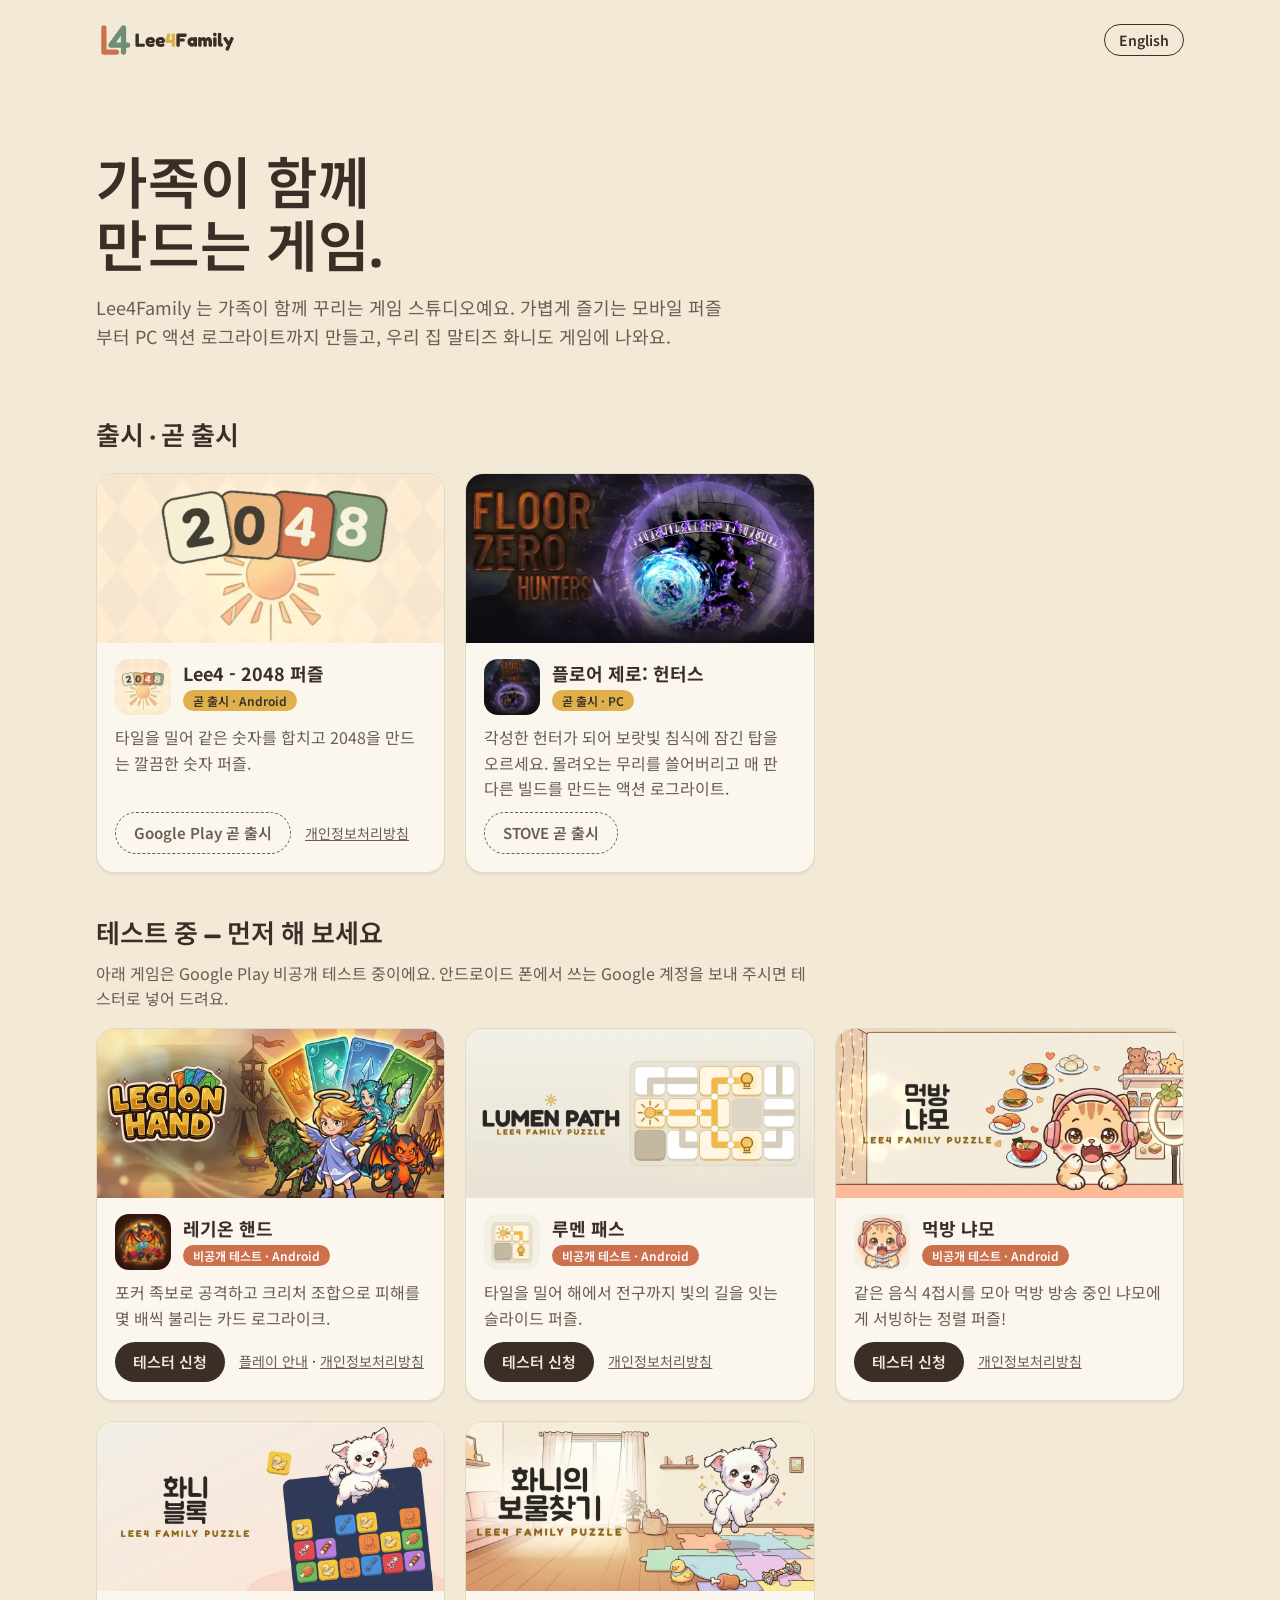
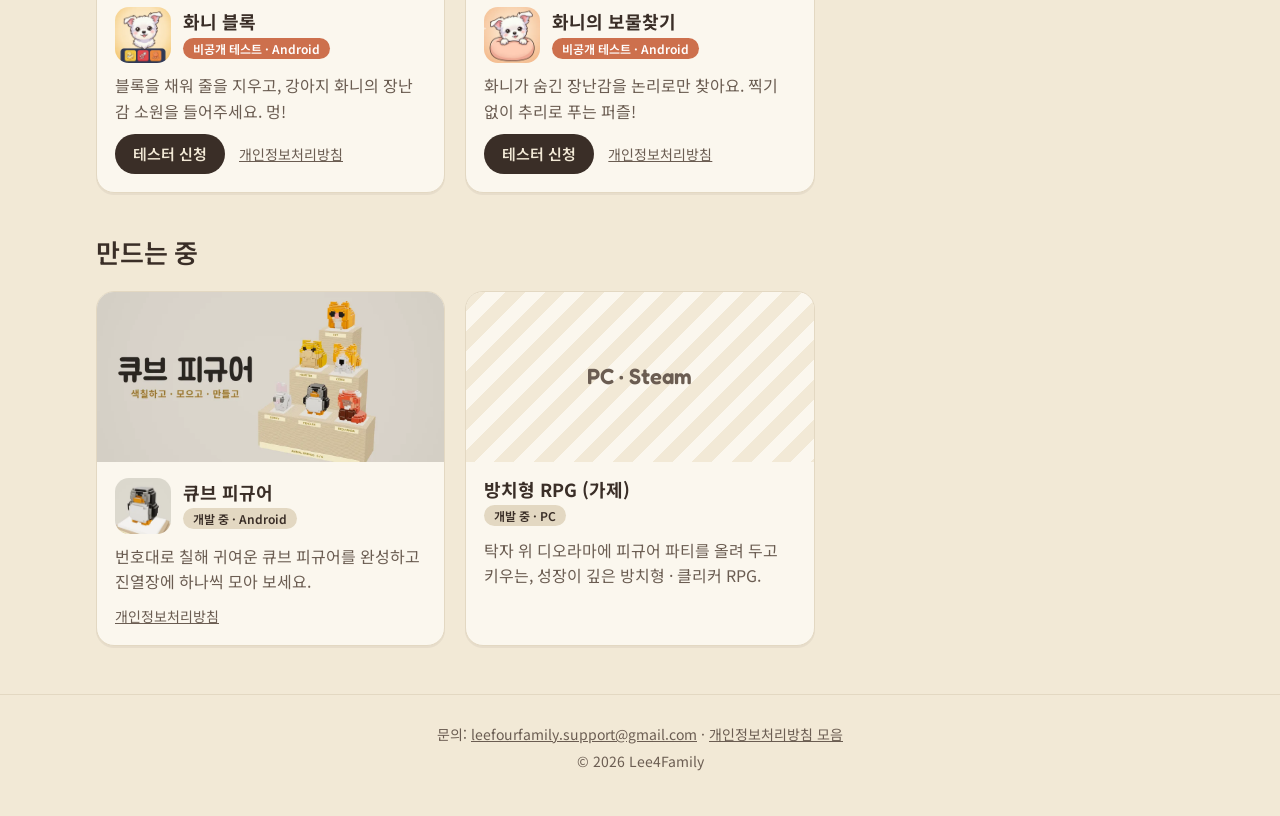
==== ko/index.html @ 2ff7a1d8 "PC 게임 추가 — 플로어 제로: 헌터스(STOVE 심의 중) · 방치형 RPG(가제, Steam 개발 중). 스토어 종류별 버튼(Google Play · STOVE · Steam" ====
<!doctype html>
<html lang="ko">
<head>
<meta charset="utf-8">
<meta name="viewport" content="width=device-width, initial-scale=1">
<title>Lee4Family — 가족이 함께 만드는 게임</title>
<meta name="description" content="Lee4Family 는 가족이 함께 꾸리는 게임 스튜디오예요. 모바일과 PC 게임을 만듭니다.">
<link rel="canonical" href="https://lee4family.com/ko/">
<link rel="alternate" hreflang="en" href="https://lee4family.com/">
<link rel="alternate" hreflang="ko" href="https://lee4family.com/ko/">
<link rel="alternate" hreflang="x-default" href="https://lee4family.com/">
<meta property="og:title" content="Lee4Family — 가족이 함께 만드는 게임">
<meta property="og:description" content="Lee4Family 는 가족이 함께 꾸리는 게임 스튜디오예요. 모바일과 PC 게임을 만듭니다.">
<meta property="og:image" content="https://lee4family.com/assets/brand/og.png">
<meta property="og:url" content="https://lee4family.com/ko/">
<link rel="icon" href="../assets/brand/lee4family-symbol.svg" type="image/svg+xml">
<link rel="apple-touch-icon" href="../assets/brand/apple-touch-icon.png">
<link rel="preconnect" href="https://fonts.googleapis.com">
<link rel="preconnect" href="https://fonts.gstatic.com" crossorigin>
<link href="https://fonts.googleapis.com/css2?family=Fredoka:wght@500;600&family=Noto+Sans+KR:wght@400;600&display=swap" rel="stylesheet">
<link rel="stylesheet" href="../assets/site.css">
</head>
<body>
  <header class="top">
    <a href="../" class="logo"><img src="../assets/brand/lee4family-horizontal.svg" alt="Lee4Family" height="40"></a>
    <a class="lang" href="../" hreflang="en">English</a>
  </header>
  <main>
    <section class="hero">
      <h1>가족이 함께<br>만드는 게임.</h1>
      <p>Lee4Family 는 가족이 함께 꾸리는 게임 스튜디오예요. 가볍게 즐기는 모바일 퍼즐부터 PC 액션 로그라이트까지 만들고, 우리 집 말티즈 화니도 게임에 나와요.</p>
    </section>
    <section>
      <h2>출시 · 곧 출시</h2>
      
      <div class="grid">
      <article class="card" id="2048">
        <img class="feature" src="../assets/2048/feature-en.webp" alt="" width="1024" height="500" loading="lazy">
        <div class="body">
          <div class="head">
            <img class="icon" src="../assets/2048/icon.webp" alt="" width="64" height="64" loading="lazy">
            <div>
              <h3>Lee4 - 2048 퍼즐</h3>
              <span class="chip soon">곧 출시 · Android</span>
            </div>
          </div>
          <p>타일을 밀어 같은 숫자를 합치고 2048을 만드는 깔끔한 숫자 퍼즐.</p>
          <div class="actions"><span class="btn ghost" aria-disabled="true">Google Play 곧 출시</span><span class="links"><a href="https://jeddli.github.io/lee4family-policies/2048/">개인정보처리방침</a></span></div>
        </div>
      </article>
      <article class="card" id="floor-zero">
        <img class="feature" src="../assets/floor-zero/feature-en.webp" alt="" width="1024" height="500" loading="lazy">
        <div class="body">
          <div class="head">
            <img class="icon" src="../assets/floor-zero/icon.webp" alt="" width="64" height="64" loading="lazy">
            <div>
              <h3>플로어 제로: 헌터스</h3>
              <span class="chip soon">곧 출시 · PC</span>
            </div>
          </div>
          <p>각성한 헌터가 되어 보랏빛 침식에 잠긴 탑을 오르세요. 몰려오는 무리를 쓸어버리고 매 판 다른 빌드를 만드는 액션 로그라이트.</p>
          <div class="actions"><span class="btn ghost" aria-disabled="true">STOVE 곧 출시</span></div>
        </div>
      </article>
      </div>
    </section>
    <section>
      <h2>테스트 중 — 먼저 해 보세요</h2>
      <p class="sub">아래 게임은 Google Play 비공개 테스트 중이에요. 안드로이드 폰에서 쓰는 Google 계정을 보내 주시면 테스터로 넣어 드려요.</p>
      <div class="grid">
      <article class="card" id="legion-hand">
        <img class="feature" src="../assets/legion-hand/feature-ko.webp" alt="" width="1024" height="500" loading="lazy">
        <div class="body">
          <div class="head">
            <img class="icon" src="../assets/legion-hand/icon.webp" alt="" width="64" height="64" loading="lazy">
            <div>
              <h3>레기온 핸드</h3>
              <span class="chip testing">비공개 테스트 · Android</span>
            </div>
          </div>
          <p>포커 족보로 공격하고 크리처 조합으로 피해를 몇 배씩 불리는 카드 로그라이크.</p>
          <div class="actions"><a class="btn primary" href="mailto:leefourfamily.support@gmail.com?subject=%5B%ED%85%8C%EC%8A%A4%ED%84%B0%20%EC%8B%A0%EC%B2%AD%5D%20Legion%20Hand&body=%EC%95%88%EB%85%95%ED%95%98%EC%84%B8%EC%9A%94%20Lee4Family%2C%0A%0A%EB%A0%88%EA%B8%B0%EC%98%A8%20%ED%95%B8%EB%93%9C%20%ED%85%8C%EC%8A%A4%ED%8A%B8%EC%97%90%20%EC%B0%B8%EC%97%AC%ED%95%98%EA%B3%A0%20%EC%8B%B6%EC%96%B4%EC%9A%94.%0A%EC%95%88%EB%93%9C%EB%A1%9C%EC%9D%B4%EB%93%9C%20%ED%8F%B0%EC%9D%98%20Google%20%EA%B3%84%EC%A0%95%3A%20%0A%0A">테스터 신청</a><span class="links"><a href="https://jeddli.github.io/lee4family-policies/legion-hand/guide/">플레이 안내</a> · <a href="https://jeddli.github.io/lee4family-policies/legion-hand/">개인정보처리방침</a></span></div>
        </div>
      </article>
      <article class="card" id="lumen-path">
        <img class="feature" src="../assets/lumen-path/feature-ko.webp" alt="" width="1024" height="500" loading="lazy">
        <div class="body">
          <div class="head">
            <img class="icon" src="../assets/lumen-path/icon.webp" alt="" width="64" height="64" loading="lazy">
            <div>
              <h3>루멘 패스</h3>
              <span class="chip testing">비공개 테스트 · Android</span>
            </div>
          </div>
          <p>타일을 밀어 해에서 전구까지 빛의 길을 잇는 슬라이드 퍼즐.</p>
          <div class="actions"><a class="btn primary" href="mailto:leefourfamily.support@gmail.com?subject=%5B%ED%85%8C%EC%8A%A4%ED%84%B0%20%EC%8B%A0%EC%B2%AD%5D%20Lumen%20Path&body=%EC%95%88%EB%85%95%ED%95%98%EC%84%B8%EC%9A%94%20Lee4Family%2C%0A%0A%EB%A3%A8%EB%A9%98%20%ED%8C%A8%EC%8A%A4%20%ED%85%8C%EC%8A%A4%ED%8A%B8%EC%97%90%20%EC%B0%B8%EC%97%AC%ED%95%98%EA%B3%A0%20%EC%8B%B6%EC%96%B4%EC%9A%94.%0A%EC%95%88%EB%93%9C%EB%A1%9C%EC%9D%B4%EB%93%9C%20%ED%8F%B0%EC%9D%98%20Google%20%EA%B3%84%EC%A0%95%3A%20%0A%0A">테스터 신청</a><span class="links"><a href="https://jeddli.github.io/lee4family-policies/lumen-path/">개인정보처리방침</a></span></div>
        </div>
      </article>
      <article class="card" id="mukbang-cat">
        <img class="feature" src="../assets/mukbang-cat/feature-ko.webp" alt="" width="1024" height="500" loading="lazy">
        <div class="body">
          <div class="head">
            <img class="icon" src="../assets/mukbang-cat/icon.webp" alt="" width="64" height="64" loading="lazy">
            <div>
              <h3>먹방 냐모</h3>
              <span class="chip testing">비공개 테스트 · Android</span>
            </div>
          </div>
          <p>같은 음식 4접시를 모아 먹방 방송 중인 냐모에게 서빙하는 정렬 퍼즐!</p>
          <div class="actions"><a class="btn primary" href="mailto:leefourfamily.support@gmail.com?subject=%5B%ED%85%8C%EC%8A%A4%ED%84%B0%20%EC%8B%A0%EC%B2%AD%5D%20Mukbang%20Cat&body=%EC%95%88%EB%85%95%ED%95%98%EC%84%B8%EC%9A%94%20Lee4Family%2C%0A%0A%EB%A8%B9%EB%B0%A9%20%EB%83%90%EB%AA%A8%20%ED%85%8C%EC%8A%A4%ED%8A%B8%EC%97%90%20%EC%B0%B8%EC%97%AC%ED%95%98%EA%B3%A0%20%EC%8B%B6%EC%96%B4%EC%9A%94.%0A%EC%95%88%EB%93%9C%EB%A1%9C%EC%9D%B4%EB%93%9C%20%ED%8F%B0%EC%9D%98%20Google%20%EA%B3%84%EC%A0%95%3A%20%0A%0A">테스터 신청</a><span class="links"><a href="https://jeddli.github.io/lee4family-policies/mukbang-cat/">개인정보처리방침</a></span></div>
        </div>
      </article>
      <article class="card" id="hwani-block">
        <img class="feature" src="../assets/hwani-block/feature-ko.webp" alt="" width="1024" height="500" loading="lazy">
        <div class="body">
          <div class="head">
            <img class="icon" src="../assets/hwani-block/icon.webp" alt="" width="64" height="64" loading="lazy">
            <div>
              <h3>화니 블록</h3>
              <span class="chip testing">비공개 테스트 · Android</span>
            </div>
          </div>
          <p>블록을 채워 줄을 지우고, 강아지 화니의 장난감 소원을 들어주세요. 멍!</p>
          <div class="actions"><a class="btn primary" href="mailto:leefourfamily.support@gmail.com?subject=%5B%ED%85%8C%EC%8A%A4%ED%84%B0%20%EC%8B%A0%EC%B2%AD%5D%20Hwani%20Block&body=%EC%95%88%EB%85%95%ED%95%98%EC%84%B8%EC%9A%94%20Lee4Family%2C%0A%0A%ED%99%94%EB%8B%88%20%EB%B8%94%EB%A1%9D%20%ED%85%8C%EC%8A%A4%ED%8A%B8%EC%97%90%20%EC%B0%B8%EC%97%AC%ED%95%98%EA%B3%A0%20%EC%8B%B6%EC%96%B4%EC%9A%94.%0A%EC%95%88%EB%93%9C%EB%A1%9C%EC%9D%B4%EB%93%9C%20%ED%8F%B0%EC%9D%98%20Google%20%EA%B3%84%EC%A0%95%3A%20%0A%0A">테스터 신청</a><span class="links"><a href="https://jeddli.github.io/lee4family-policies/hwani-block/">개인정보처리방침</a></span></div>
        </div>
      </article>
      <article class="card" id="hwani-treasure-hunt">
        <img class="feature" src="../assets/hwani-treasure-hunt/feature-ko.webp" alt="" width="1024" height="500" loading="lazy">
        <div class="body">
          <div class="head">
            <img class="icon" src="../assets/hwani-treasure-hunt/icon.webp" alt="" width="64" height="64" loading="lazy">
            <div>
              <h3>화니의 보물찾기</h3>
              <span class="chip testing">비공개 테스트 · Android</span>
            </div>
          </div>
          <p>화니가 숨긴 장난감을 논리로만 찾아요. 찍기 없이 추리로 푸는 퍼즐!</p>
          <div class="actions"><a class="btn primary" href="mailto:leefourfamily.support@gmail.com?subject=%5B%ED%85%8C%EC%8A%A4%ED%84%B0%20%EC%8B%A0%EC%B2%AD%5D%20Hwani's%20Treasure%20Hunt&body=%EC%95%88%EB%85%95%ED%95%98%EC%84%B8%EC%9A%94%20Lee4Family%2C%0A%0A%ED%99%94%EB%8B%88%EC%9D%98%20%EB%B3%B4%EB%AC%BC%EC%B0%BE%EA%B8%B0%20%ED%85%8C%EC%8A%A4%ED%8A%B8%EC%97%90%20%EC%B0%B8%EC%97%AC%ED%95%98%EA%B3%A0%20%EC%8B%B6%EC%96%B4%EC%9A%94.%0A%EC%95%88%EB%93%9C%EB%A1%9C%EC%9D%B4%EB%93%9C%20%ED%8F%B0%EC%9D%98%20Google%20%EA%B3%84%EC%A0%95%3A%20%0A%0A">테스터 신청</a><span class="links"><a href="https://jeddli.github.io/lee4family-policies/hwani-treasure-hunt/">개인정보처리방침</a></span></div>
        </div>
      </article>
      </div>
    </section>
    <section>
      <h2>만드는 중</h2>
      
      <div class="grid">
      <article class="card" id="cube-figurines">
        <img class="feature" src="../assets/cube-figurines/feature-ko.webp" alt="" width="1024" height="500" loading="lazy">
        <div class="body">
          <div class="head">
            <img class="icon" src="../assets/cube-figurines/icon.webp" alt="" width="64" height="64" loading="lazy">
            <div>
              <h3>큐브 피규어</h3>
              <span class="chip dev">개발 중 · Android</span>
            </div>
          </div>
          <p>번호대로 칠해 귀여운 큐브 피규어를 완성하고 진열장에 하나씩 모아 보세요.</p>
          <div class="actions"><span class="links"><a href="https://jeddli.github.io/lee4family-policies/voxel-diorama/">개인정보처리방침</a></span></div>
        </div>
      </article>
      <article class="card" id="idle-rpg">
        <div class="feature placeholder"><span>PC · Steam</span></div>
        <div class="body">
          <div class="head">
            
            <div>
              <h3>방치형 RPG (가제)</h3>
              <span class="chip dev">개발 중 · PC</span>
            </div>
          </div>
          <p>탁자 위 디오라마에 피규어 파티를 올려 두고 키우는, 성장이 깊은 방치형 · 클리커 RPG.</p>
          <div class="actions"></div>
        </div>
      </article>
      </div>
    </section>
  </main>
  <footer>
    <p>문의: <a href="mailto:leefourfamily.support@gmail.com">leefourfamily.support@gmail.com</a> · <a href="https://jeddli.github.io/lee4family-policies/">개인정보처리방침 모음</a></p>
    <p>© 2026 Lee4Family</p>
  </footer>
</body>
</html>
---- assets/site.css ----
/* Lee4Family 사이트 — 색 = HQ Brand/README.md */
:root {
  --cream: #F2E9D6;
  --paper: #FBF7EE;
  --ink: #3A2E27;
  --ink-soft: #6B5D52;
  --orange: #CD704D;
  --green: #708D77;
  --yellow: #DFB04B;
  --line: #E3D8C2;
  --radius: 18px;
}
* { box-sizing: border-box; }
html { -webkit-text-size-adjust: 100%; }
body {
  margin: 0;
  background: var(--cream);
  color: var(--ink);
  font: 16px/1.6 "Noto Sans KR", system-ui, -apple-system, "Segoe UI", sans-serif;
}
a { color: var(--orange); }
img { display: block; max-width: 100%; }

.top {
  max-width: 1120px; margin: 0 auto; padding: 20px 16px;
  display: flex; align-items: center; justify-content: space-between;
}
.top .logo img { height: 40px; width: auto; }
.lang {
  font-weight: 600; text-decoration: none; color: var(--ink);
  border: 1.5px solid var(--ink); border-radius: 999px; padding: 4px 14px; font-size: 14px;
}

main { max-width: 1120px; margin: 0 auto; padding: 0 16px 48px; }

.hero { padding: 32px 0 24px; }
.hero h1 {
  font-family: "Fredoka", "Noto Sans KR", sans-serif; font-weight: 600;
  font-size: clamp(34px, 6vw, 56px); line-height: 1.12; margin: 0 0 16px;
}
.hero p { font-size: 18px; color: var(--ink-soft); max-width: 640px; margin: 0; }

section { margin-top: 40px; }
h2 {
  font-family: "Fredoka", "Noto Sans KR", sans-serif; font-weight: 600;
  font-size: 26px; margin: 0 0 6px;
}
.sub { color: var(--ink-soft); margin: 0 0 16px; max-width: 720px; }

.grid {
  display: grid; gap: 20px; margin-top: 16px;
  grid-template-columns: repeat(auto-fill, minmax(300px, 1fr));
}
.card {
  background: var(--paper); border: 1px solid var(--line); border-radius: var(--radius);
  overflow: hidden; display: flex; flex-direction: column;
  box-shadow: 0 2px 0 rgba(58, 46, 39, .06);
}
.card .feature { width: 100%; height: auto; aspect-ratio: 1024 / 500; object-fit: cover; background: var(--line); }
.card .feature.placeholder {
  display: flex; align-items: center; justify-content: center;
  background: repeating-linear-gradient(135deg, var(--cream) 0 14px, var(--paper) 14px 28px);
  color: var(--ink-soft); font-family: "Fredoka", sans-serif; font-weight: 600; font-size: 22px;
}
.card .body { padding: 16px 18px 18px; display: flex; flex-direction: column; gap: 10px; flex: 1; }
.card .head { display: flex; gap: 12px; align-items: center; }
.card .icon { width: 56px; height: 56px; border-radius: 14px; flex: none; }
.card h3 { margin: 0; font-size: 18px; line-height: 1.3; }
.card p { margin: 0; color: var(--ink-soft); flex: 1; }

.chip {
  display: inline-block; font-size: 12px; font-weight: 600; border-radius: 999px;
  padding: 1px 10px; margin-top: 4px; color: #fff; background: var(--ink-soft);
}
.chip.live { background: var(--green); }
.chip.soon { background: var(--yellow); color: var(--ink); }
.chip.testing { background: var(--orange); }
.chip.dev { background: var(--line); color: var(--ink); }

.actions { display: flex; flex-wrap: wrap; align-items: center; gap: 8px 14px; }
.btn {
  display: inline-block; font-weight: 600; font-size: 15px; text-decoration: none;
  border-radius: 999px; padding: 8px 18px;
}
.btn.primary { background: var(--ink); color: var(--cream); }
.btn.primary:hover { background: var(--orange); }
.btn.ghost { border: 1.5px dashed var(--ink-soft); color: var(--ink-soft); }
.links { font-size: 14px; }
.links a { color: var(--ink-soft); }

footer {
  border-top: 1px solid var(--line); text-align: center; padding: 24px 16px 40px;
  color: var(--ink-soft); font-size: 14px;
}
footer p { margin: 4px 0; }
footer a { color: var(--ink-soft); }

@media (max-width: 480px) {
  .grid { grid-template-columns: 1fr; }
  .hero p { font-size: 16px; }
}
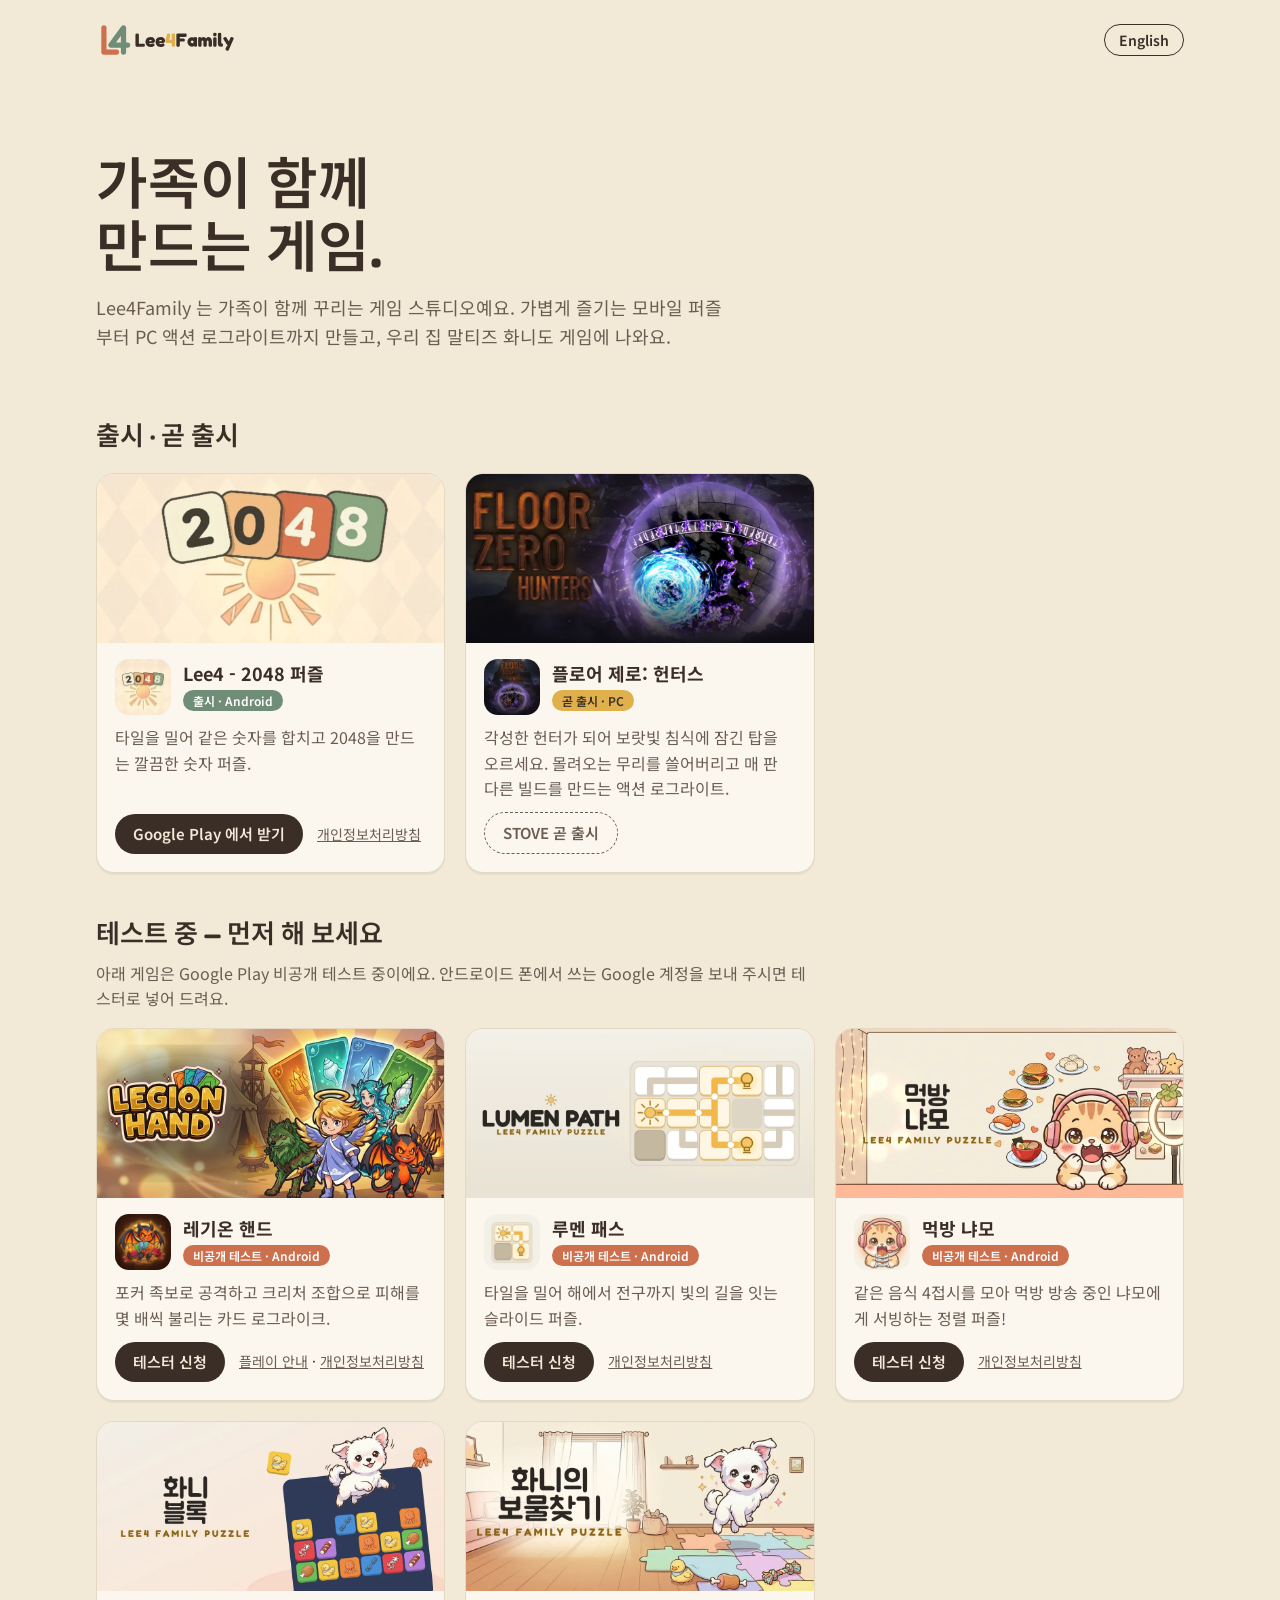
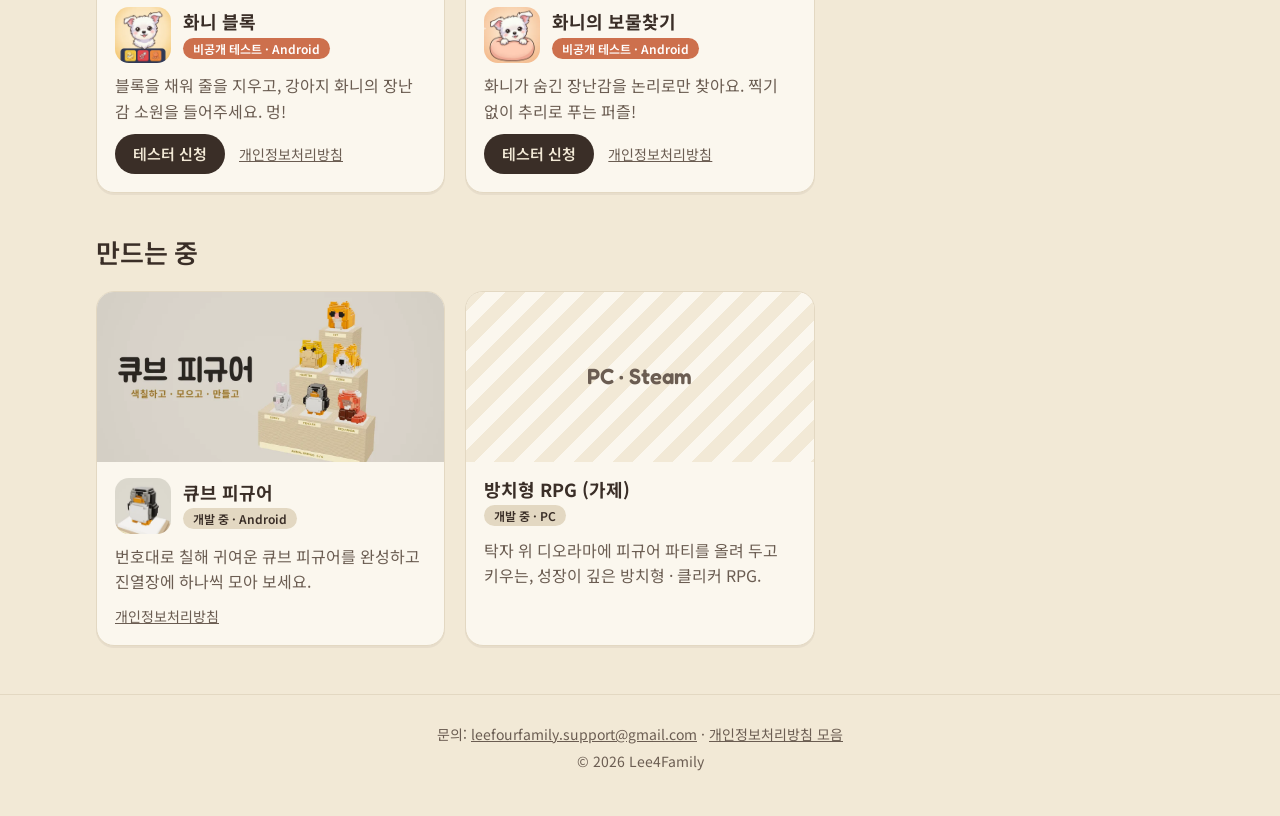
==== commit 2e8fb711: "2048 출시 — 카드 live (Google Play 링크) Co-Authored-By: Claude Opus 5.5 <noreply@anthropic.com>" ====
--- a/ko/index.html
+++ b/ko/index.html
@@ -41,11 +41,11 @@
             <img class="icon" src="../assets/2048/icon.webp" alt="" width="64" height="64" loading="lazy">
             <div>
               <h3>Lee4 - 2048 퍼즐</h3>
-              <span class="chip soon">곧 출시 · Android</span>
+              <span class="chip live">출시 · Android</span>
             </div>
           </div>
           <p>타일을 밀어 같은 숫자를 합치고 2048을 만드는 깔끔한 숫자 퍼즐.</p>
-          <div class="actions"><span class="btn ghost" aria-disabled="true">Google Play 곧 출시</span><span class="links"><a href="https://jeddli.github.io/lee4family-policies/2048/">개인정보처리방침</a></span></div>
+          <div class="actions"><a class="btn primary" href="https://play.google.com/store/apps/details?id=com.lee4family.Lee42048&hl=ko" rel="noopener">Google Play 에서 받기</a><span class="links"><a href="https://jeddli.github.io/lee4family-policies/2048/">개인정보처리방침</a></span></div>
         </div>
       </article>
       <article class="card" id="floor-zero">
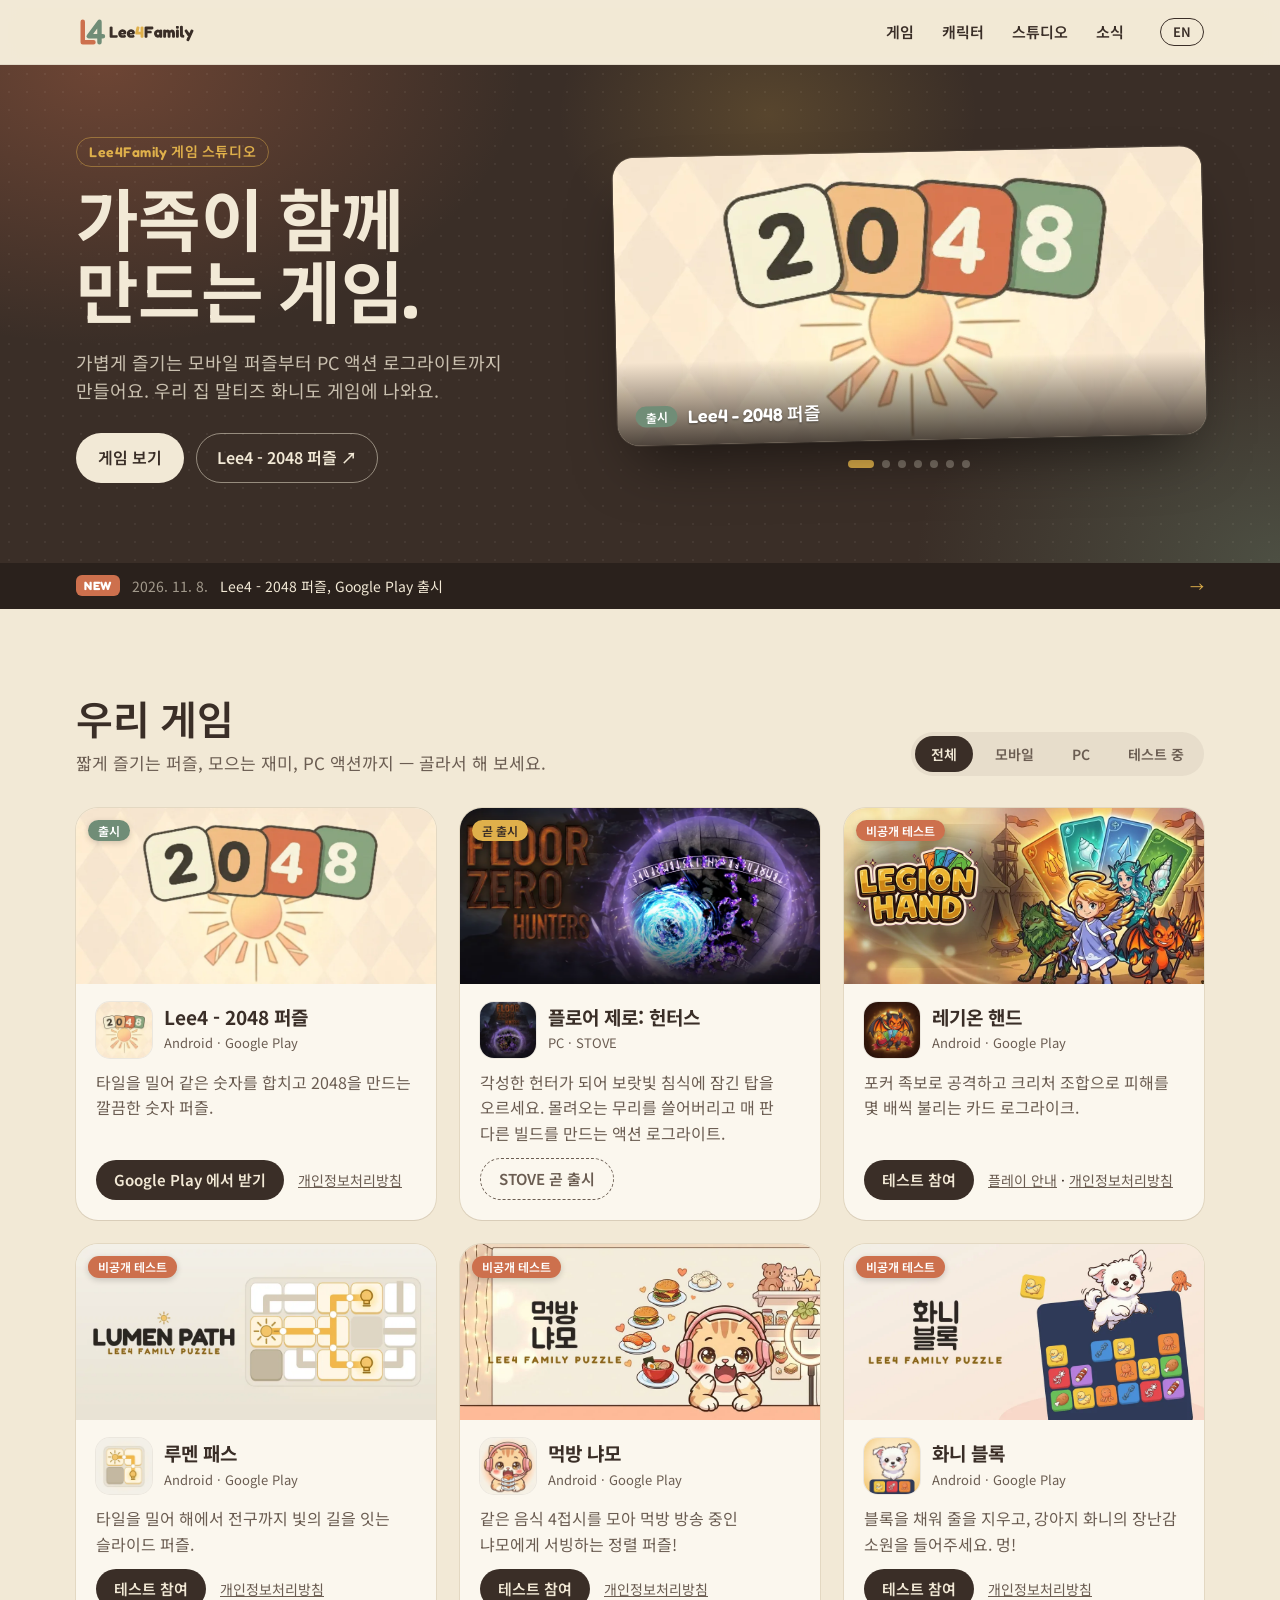
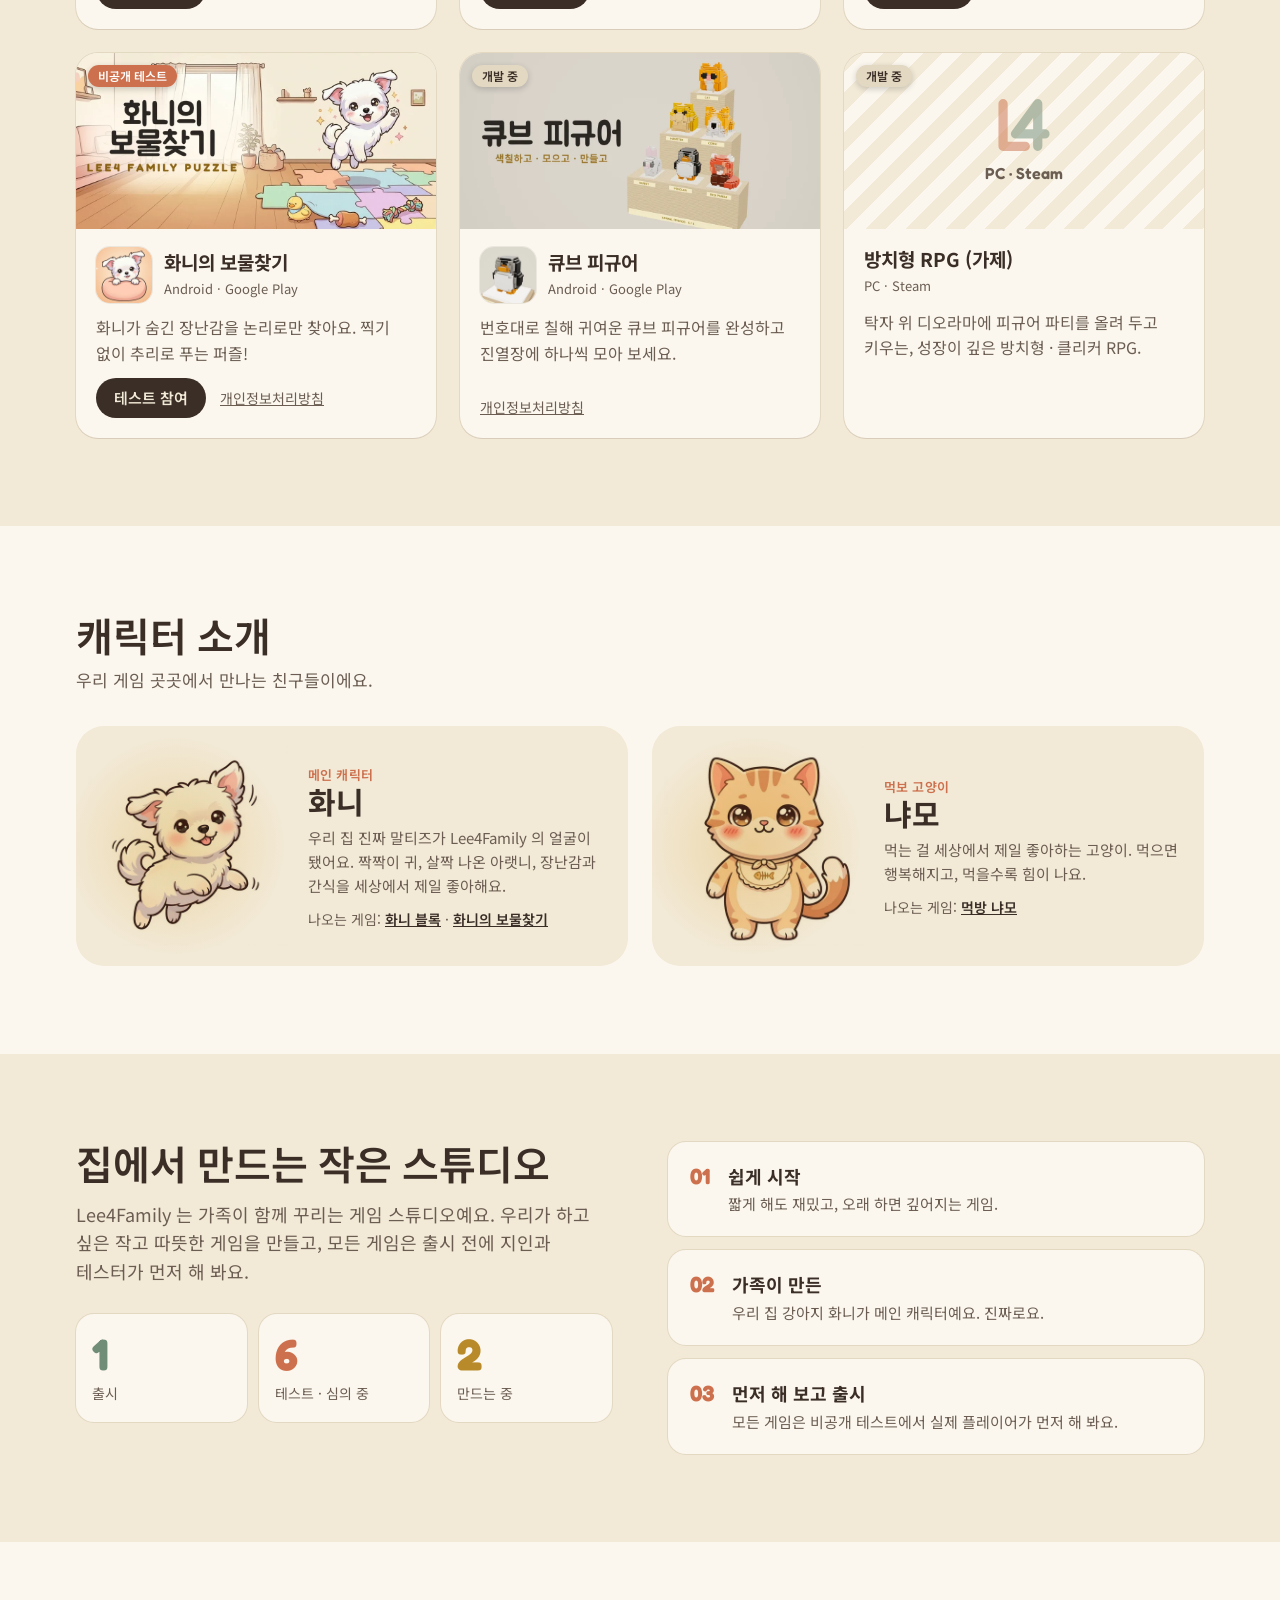
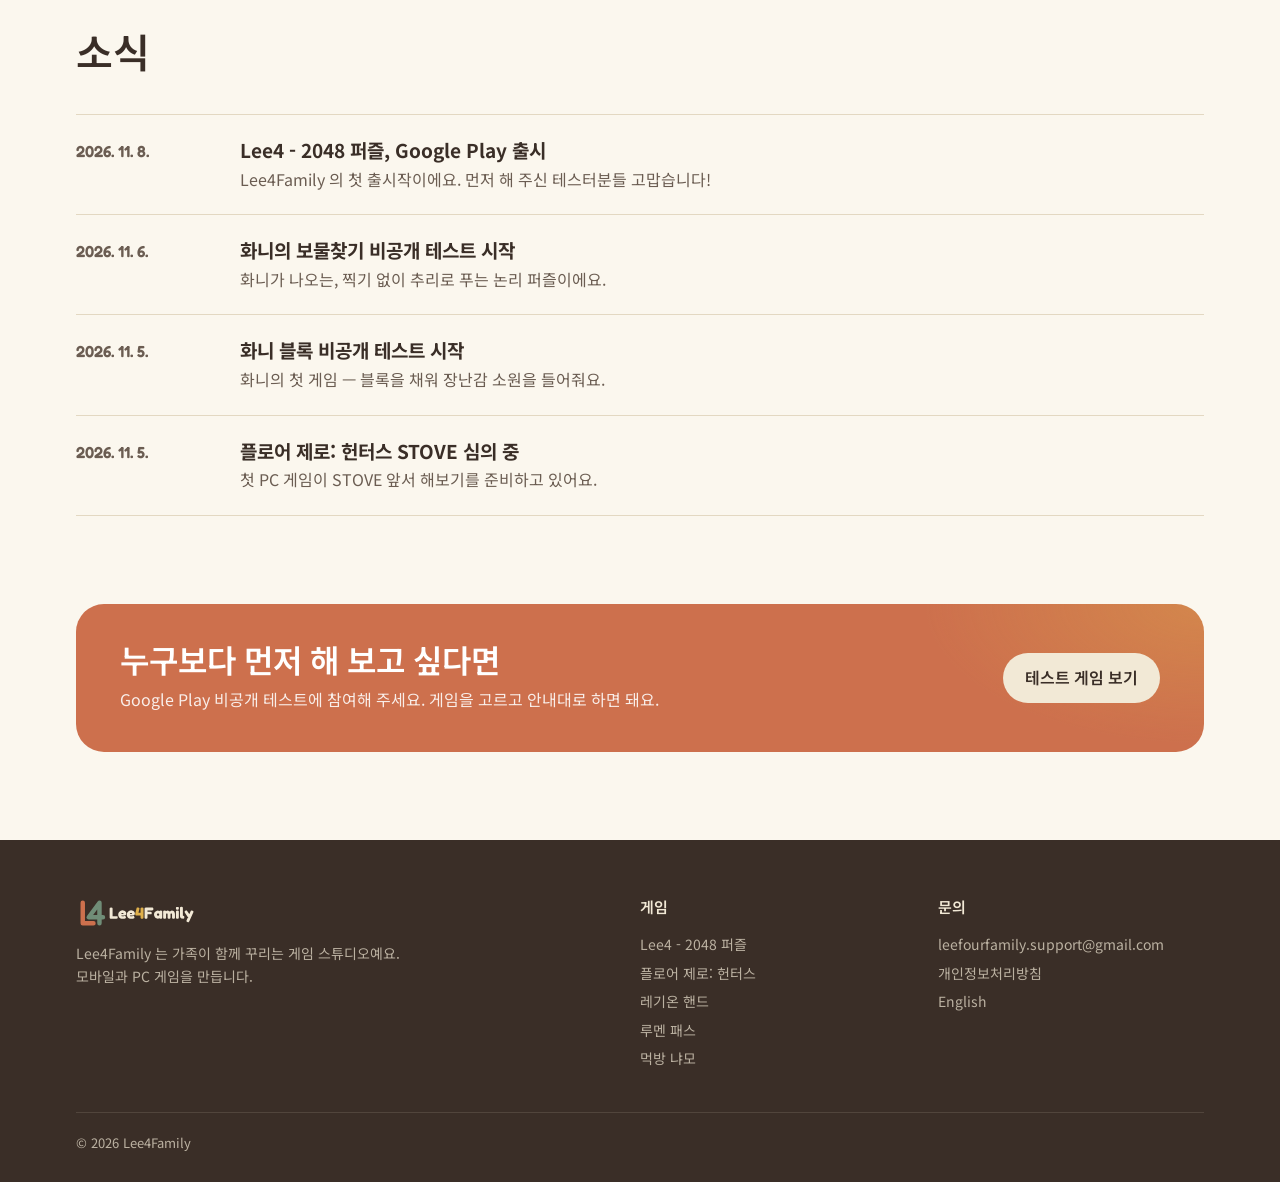
==== commit bfbd5f11: "메인 페이지 새 단장 — 게임회사 홈페이지 꼴: 고정 메뉴 · 어두운 히어로 + 대표 그림 넘김 · 새 소식 띠 · 게임 탭 · 캐릭터(화니 · 냐모) · 스튜디오 숫자 · 소식(" ====
--- a/ko/index.html
+++ b/ko/index.html
@@ -5,10 +5,12 @@
 <meta name="viewport" content="width=device-width, initial-scale=1">
 <title>Lee4Family — 가족이 함께 만드는 게임</title>
 <meta name="description" content="Lee4Family 는 가족이 함께 꾸리는 게임 스튜디오예요. 모바일과 PC 게임을 만듭니다.">
+<meta name="theme-color" content="#3A2E27">
 <link rel="canonical" href="https://lee4family.com/ko/">
 <link rel="alternate" hreflang="en" href="https://lee4family.com/">
 <link rel="alternate" hreflang="ko" href="https://lee4family.com/ko/">
 <link rel="alternate" hreflang="x-default" href="https://lee4family.com/">
+<meta property="og:type" content="website">
 <meta property="og:title" content="Lee4Family — 가족이 함께 만드는 게임">
 <meta property="og:description" content="Lee4Family 는 가족이 함께 꾸리는 게임 스튜디오예요. 모바일과 PC 게임을 만듭니다.">
 <meta property="og:image" content="https://lee4family.com/assets/brand/og.png">
@@ -17,167 +19,354 @@
 <link rel="apple-touch-icon" href="../assets/brand/apple-touch-icon.png">
 <link rel="preconnect" href="https://fonts.googleapis.com">
 <link rel="preconnect" href="https://fonts.gstatic.com" crossorigin>
-<link href="https://fonts.googleapis.com/css2?family=Fredoka:wght@500;600&family=Noto+Sans+KR:wght@400;600&display=swap" rel="stylesheet">
+<link href="https://fonts.googleapis.com/css2?family=Fredoka:wght@500;600;700&family=Noto+Sans+KR:wght@400;600;700&display=swap" rel="stylesheet">
 <link rel="stylesheet" href="../assets/site.css">
 </head>
-<body>
-  <header class="top">
-    <a href="../" class="logo"><img src="../assets/brand/lee4family-horizontal.svg" alt="Lee4Family" height="40"></a>
-    <a class="lang" href="../" hreflang="en">English</a>
+<body class="home">
+  <header class="nav">
+    <div class="wrap">
+      <a href="../" class="logo"><img src="../assets/brand/lee4family-horizontal.svg" alt="Lee4Family" width="150" height="36"></a>
+      <nav aria-label="main"><a href="#games">게임</a><a href="#characters">캐릭터</a><a href="#studio">스튜디오</a><a href="#news">소식</a></nav>
+      <a class="lang" href="../" hreflang="en" title="English">EN</a>
+    </div>
   </header>
+
+  <section class="hero">
+    <div class="wrap hero-grid">
+      <div class="hero-text">
+        <span class="eyebrow">Lee4Family 게임 스튜디오</span>
+        <h1>가족이 함께<br>만드는 게임.</h1>
+        <p>가볍게 즐기는 모바일 퍼즐부터 PC 액션 로그라이트까지 만들어요. 우리 집 말티즈 화니도 게임에 나와요.</p>
+        <div class="hero-cta">
+          <a class="btn light" href="#games">게임 보기</a>
+          <a class="btn line" href="https://play.google.com/store/apps/details?id=com.lee4family.Lee42048&hl=ko" rel="noopener">Lee4 - 2048 퍼즐 ↗</a>
+        </div>
+      </div>
+      <div class="hero-stage">
+        <div class="slides" tabindex="0">
+            <a class="slide" href="#2048" aria-label="Lee4 - 2048 퍼즐">
+              <img src="../assets/2048/feature-en.webp" alt="" width="1024" height="500">
+              <span class="cap"><span class="chip live">출시</span><b>Lee4 - 2048 퍼즐</b></span>
+            </a>
+            <a class="slide" href="#floor-zero" aria-label="플로어 제로: 헌터스">
+              <img src="../assets/floor-zero/feature-en.webp" alt="" width="1024" height="500" loading="lazy">
+              <span class="cap"><span class="chip soon">곧 출시</span><b>플로어 제로: 헌터스</b></span>
+            </a>
+            <a class="slide" href="#legion-hand" aria-label="레기온 핸드">
+              <img src="../assets/legion-hand/feature-ko.webp" alt="" width="1024" height="500" loading="lazy">
+              <span class="cap"><span class="chip testing">비공개 테스트</span><b>레기온 핸드</b></span>
+            </a>
+            <a class="slide" href="#lumen-path" aria-label="루멘 패스">
+              <img src="../assets/lumen-path/feature-ko.webp" alt="" width="1024" height="500" loading="lazy">
+              <span class="cap"><span class="chip testing">비공개 테스트</span><b>루멘 패스</b></span>
+            </a>
+            <a class="slide" href="#mukbang-cat" aria-label="먹방 냐모">
+              <img src="../assets/mukbang-cat/feature-ko.webp" alt="" width="1024" height="500" loading="lazy">
+              <span class="cap"><span class="chip testing">비공개 테스트</span><b>먹방 냐모</b></span>
+            </a>
+            <a class="slide" href="#hwani-block" aria-label="화니 블록">
+              <img src="../assets/hwani-block/feature-ko.webp" alt="" width="1024" height="500" loading="lazy">
+              <span class="cap"><span class="chip testing">비공개 테스트</span><b>화니 블록</b></span>
+            </a>
+            <a class="slide" href="#hwani-treasure-hunt" aria-label="화니의 보물찾기">
+              <img src="../assets/hwani-treasure-hunt/feature-ko.webp" alt="" width="1024" height="500" loading="lazy">
+              <span class="cap"><span class="chip testing">비공개 테스트</span><b>화니의 보물찾기</b></span>
+            </a>
+        </div>
+        <div class="dots"><button type="button" aria-label="1" aria-current="true"></button><button type="button" aria-label="2"></button><button type="button" aria-label="3"></button><button type="button" aria-label="4"></button><button type="button" aria-label="5"></button><button type="button" aria-label="6"></button><button type="button" aria-label="7"></button></div>
+      </div>
+    </div>
+  </section>
+
+  <a class="ticker" href="#news"><span class="wrap"><span class="new">NEW</span><time datetime="2026-11-08">2026. 11. 8.</time><span class="tk">Lee4 - 2048 퍼즐, Google Play 출시</span><span class="arrow">→</span></span></a>
+
   <main>
-    <section class="hero">
-      <h1>가족이 함께<br>만드는 게임.</h1>
-      <p>Lee4Family 는 가족이 함께 꾸리는 게임 스튜디오예요. 가볍게 즐기는 모바일 퍼즐부터 PC 액션 로그라이트까지 만들고, 우리 집 말티즈 화니도 게임에 나와요.</p>
-    </section>
-    <section>
-      <h2>출시 · 곧 출시</h2>
-      
-      <div class="grid">
-      <article class="card" id="2048">
-        <img class="feature" src="../assets/2048/feature-en.webp" alt="" width="1024" height="500" loading="lazy">
-        <div class="body">
-          <div class="head">
-            <img class="icon" src="../assets/2048/icon.webp" alt="" width="64" height="64" loading="lazy">
-            <div>
-              <h3>Lee4 - 2048 퍼즐</h3>
-              <span class="chip live">출시 · Android</span>
-            </div>
-          </div>
-          <p>타일을 밀어 같은 숫자를 합치고 2048을 만드는 깔끔한 숫자 퍼즐.</p>
-          <div class="actions"><a class="btn primary" href="https://play.google.com/store/apps/details?id=com.lee4family.Lee42048&hl=ko" rel="noopener">Google Play 에서 받기</a><span class="links"><a href="https://jeddli.github.io/lee4family-policies/2048/">개인정보처리방침</a></span></div>
-        </div>
-      </article>
-      <article class="card" id="floor-zero">
-        <img class="feature" src="../assets/floor-zero/feature-en.webp" alt="" width="1024" height="500" loading="lazy">
-        <div class="body">
-          <div class="head">
-            <img class="icon" src="../assets/floor-zero/icon.webp" alt="" width="64" height="64" loading="lazy">
-            <div>
-              <h3>플로어 제로: 헌터스</h3>
-              <span class="chip soon">곧 출시 · PC</span>
-            </div>
-          </div>
-          <p>각성한 헌터가 되어 보랏빛 침식에 잠긴 탑을 오르세요. 몰려오는 무리를 쓸어버리고 매 판 다른 빌드를 만드는 액션 로그라이트.</p>
-          <div class="actions"><span class="btn ghost" aria-disabled="true">STOVE 곧 출시</span></div>
-        </div>
-      </article>
-      </div>
-    </section>
-    <section>
-      <h2>테스트 중 — 먼저 해 보세요</h2>
-      <p class="sub">아래 게임은 Google Play 비공개 테스트 중이에요. 안드로이드 폰에서 쓰는 Google 계정을 보내 주시면 테스터로 넣어 드려요.</p>
-      <div class="grid">
-      <article class="card" id="legion-hand">
-        <img class="feature" src="../assets/legion-hand/feature-ko.webp" alt="" width="1024" height="500" loading="lazy">
-        <div class="body">
-          <div class="head">
-            <img class="icon" src="../assets/legion-hand/icon.webp" alt="" width="64" height="64" loading="lazy">
-            <div>
-              <h3>레기온 핸드</h3>
-              <span class="chip testing">비공개 테스트 · Android</span>
-            </div>
-          </div>
-          <p>포커 족보로 공격하고 크리처 조합으로 피해를 몇 배씩 불리는 카드 로그라이크.</p>
-          <div class="actions"><a class="btn primary" href="mailto:leefourfamily.support@gmail.com?subject=%5B%ED%85%8C%EC%8A%A4%ED%84%B0%20%EC%8B%A0%EC%B2%AD%5D%20Legion%20Hand&body=%EC%95%88%EB%85%95%ED%95%98%EC%84%B8%EC%9A%94%20Lee4Family%2C%0A%0A%EB%A0%88%EA%B8%B0%EC%98%A8%20%ED%95%B8%EB%93%9C%20%ED%85%8C%EC%8A%A4%ED%8A%B8%EC%97%90%20%EC%B0%B8%EC%97%AC%ED%95%98%EA%B3%A0%20%EC%8B%B6%EC%96%B4%EC%9A%94.%0A%EC%95%88%EB%93%9C%EB%A1%9C%EC%9D%B4%EB%93%9C%20%ED%8F%B0%EC%9D%98%20Google%20%EA%B3%84%EC%A0%95%3A%20%0A%0A">테스터 신청</a><span class="links"><a href="https://jeddli.github.io/lee4family-policies/legion-hand/guide/">플레이 안내</a> · <a href="https://jeddli.github.io/lee4family-policies/legion-hand/">개인정보처리방침</a></span></div>
-        </div>
-      </article>
-      <article class="card" id="lumen-path">
-        <img class="feature" src="../assets/lumen-path/feature-ko.webp" alt="" width="1024" height="500" loading="lazy">
-        <div class="body">
-          <div class="head">
-            <img class="icon" src="../assets/lumen-path/icon.webp" alt="" width="64" height="64" loading="lazy">
-            <div>
-              <h3>루멘 패스</h3>
-              <span class="chip testing">비공개 테스트 · Android</span>
-            </div>
-          </div>
-          <p>타일을 밀어 해에서 전구까지 빛의 길을 잇는 슬라이드 퍼즐.</p>
-          <div class="actions"><a class="btn primary" href="mailto:leefourfamily.support@gmail.com?subject=%5B%ED%85%8C%EC%8A%A4%ED%84%B0%20%EC%8B%A0%EC%B2%AD%5D%20Lumen%20Path&body=%EC%95%88%EB%85%95%ED%95%98%EC%84%B8%EC%9A%94%20Lee4Family%2C%0A%0A%EB%A3%A8%EB%A9%98%20%ED%8C%A8%EC%8A%A4%20%ED%85%8C%EC%8A%A4%ED%8A%B8%EC%97%90%20%EC%B0%B8%EC%97%AC%ED%95%98%EA%B3%A0%20%EC%8B%B6%EC%96%B4%EC%9A%94.%0A%EC%95%88%EB%93%9C%EB%A1%9C%EC%9D%B4%EB%93%9C%20%ED%8F%B0%EC%9D%98%20Google%20%EA%B3%84%EC%A0%95%3A%20%0A%0A">테스터 신청</a><span class="links"><a href="https://jeddli.github.io/lee4family-policies/lumen-path/">개인정보처리방침</a></span></div>
-        </div>
-      </article>
-      <article class="card" id="mukbang-cat">
-        <img class="feature" src="../assets/mukbang-cat/feature-ko.webp" alt="" width="1024" height="500" loading="lazy">
-        <div class="body">
-          <div class="head">
-            <img class="icon" src="../assets/mukbang-cat/icon.webp" alt="" width="64" height="64" loading="lazy">
-            <div>
-              <h3>먹방 냐모</h3>
-              <span class="chip testing">비공개 테스트 · Android</span>
-            </div>
-          </div>
-          <p>같은 음식 4접시를 모아 먹방 방송 중인 냐모에게 서빙하는 정렬 퍼즐!</p>
-          <div class="actions"><a class="btn primary" href="mailto:leefourfamily.support@gmail.com?subject=%5B%ED%85%8C%EC%8A%A4%ED%84%B0%20%EC%8B%A0%EC%B2%AD%5D%20Mukbang%20Cat&body=%EC%95%88%EB%85%95%ED%95%98%EC%84%B8%EC%9A%94%20Lee4Family%2C%0A%0A%EB%A8%B9%EB%B0%A9%20%EB%83%90%EB%AA%A8%20%ED%85%8C%EC%8A%A4%ED%8A%B8%EC%97%90%20%EC%B0%B8%EC%97%AC%ED%95%98%EA%B3%A0%20%EC%8B%B6%EC%96%B4%EC%9A%94.%0A%EC%95%88%EB%93%9C%EB%A1%9C%EC%9D%B4%EB%93%9C%20%ED%8F%B0%EC%9D%98%20Google%20%EA%B3%84%EC%A0%95%3A%20%0A%0A">테스터 신청</a><span class="links"><a href="https://jeddli.github.io/lee4family-policies/mukbang-cat/">개인정보처리방침</a></span></div>
-        </div>
-      </article>
-      <article class="card" id="hwani-block">
-        <img class="feature" src="../assets/hwani-block/feature-ko.webp" alt="" width="1024" height="500" loading="lazy">
-        <div class="body">
-          <div class="head">
-            <img class="icon" src="../assets/hwani-block/icon.webp" alt="" width="64" height="64" loading="lazy">
-            <div>
-              <h3>화니 블록</h3>
-              <span class="chip testing">비공개 테스트 · Android</span>
-            </div>
-          </div>
-          <p>블록을 채워 줄을 지우고, 강아지 화니의 장난감 소원을 들어주세요. 멍!</p>
-          <div class="actions"><a class="btn primary" href="mailto:leefourfamily.support@gmail.com?subject=%5B%ED%85%8C%EC%8A%A4%ED%84%B0%20%EC%8B%A0%EC%B2%AD%5D%20Hwani%20Block&body=%EC%95%88%EB%85%95%ED%95%98%EC%84%B8%EC%9A%94%20Lee4Family%2C%0A%0A%ED%99%94%EB%8B%88%20%EB%B8%94%EB%A1%9D%20%ED%85%8C%EC%8A%A4%ED%8A%B8%EC%97%90%20%EC%B0%B8%EC%97%AC%ED%95%98%EA%B3%A0%20%EC%8B%B6%EC%96%B4%EC%9A%94.%0A%EC%95%88%EB%93%9C%EB%A1%9C%EC%9D%B4%EB%93%9C%20%ED%8F%B0%EC%9D%98%20Google%20%EA%B3%84%EC%A0%95%3A%20%0A%0A">테스터 신청</a><span class="links"><a href="https://jeddli.github.io/lee4family-policies/hwani-block/">개인정보처리방침</a></span></div>
-        </div>
-      </article>
-      <article class="card" id="hwani-treasure-hunt">
-        <img class="feature" src="../assets/hwani-treasure-hunt/feature-ko.webp" alt="" width="1024" height="500" loading="lazy">
-        <div class="body">
-          <div class="head">
-            <img class="icon" src="../assets/hwani-treasure-hunt/icon.webp" alt="" width="64" height="64" loading="lazy">
-            <div>
-              <h3>화니의 보물찾기</h3>
-              <span class="chip testing">비공개 테스트 · Android</span>
-            </div>
-          </div>
-          <p>화니가 숨긴 장난감을 논리로만 찾아요. 찍기 없이 추리로 푸는 퍼즐!</p>
-          <div class="actions"><a class="btn primary" href="mailto:leefourfamily.support@gmail.com?subject=%5B%ED%85%8C%EC%8A%A4%ED%84%B0%20%EC%8B%A0%EC%B2%AD%5D%20Hwani's%20Treasure%20Hunt&body=%EC%95%88%EB%85%95%ED%95%98%EC%84%B8%EC%9A%94%20Lee4Family%2C%0A%0A%ED%99%94%EB%8B%88%EC%9D%98%20%EB%B3%B4%EB%AC%BC%EC%B0%BE%EA%B8%B0%20%ED%85%8C%EC%8A%A4%ED%8A%B8%EC%97%90%20%EC%B0%B8%EC%97%AC%ED%95%98%EA%B3%A0%20%EC%8B%B6%EC%96%B4%EC%9A%94.%0A%EC%95%88%EB%93%9C%EB%A1%9C%EC%9D%B4%EB%93%9C%20%ED%8F%B0%EC%9D%98%20Google%20%EA%B3%84%EC%A0%95%3A%20%0A%0A">테스터 신청</a><span class="links"><a href="https://jeddli.github.io/lee4family-policies/hwani-treasure-hunt/">개인정보처리방침</a></span></div>
-        </div>
-      </article>
-      </div>
-    </section>
-    <section>
-      <h2>만드는 중</h2>
-      
-      <div class="grid">
-      <article class="card" id="cube-figurines">
-        <img class="feature" src="../assets/cube-figurines/feature-ko.webp" alt="" width="1024" height="500" loading="lazy">
-        <div class="body">
-          <div class="head">
-            <img class="icon" src="../assets/cube-figurines/icon.webp" alt="" width="64" height="64" loading="lazy">
-            <div>
-              <h3>큐브 피규어</h3>
-              <span class="chip dev">개발 중 · Android</span>
-            </div>
-          </div>
-          <p>번호대로 칠해 귀여운 큐브 피규어를 완성하고 진열장에 하나씩 모아 보세요.</p>
-          <div class="actions"><span class="links"><a href="https://jeddli.github.io/lee4family-policies/voxel-diorama/">개인정보처리방침</a></span></div>
-        </div>
-      </article>
-      <article class="card" id="idle-rpg">
-        <div class="feature placeholder"><span>PC · Steam</span></div>
-        <div class="body">
-          <div class="head">
-            
-            <div>
-              <h3>방치형 RPG (가제)</h3>
-              <span class="chip dev">개발 중 · PC</span>
-            </div>
-          </div>
-          <p>탁자 위 디오라마에 피규어 파티를 올려 두고 키우는, 성장이 깊은 방치형 · 클리커 RPG.</p>
-          <div class="actions"></div>
-        </div>
-      </article>
+    <section id="games" class="block">
+      <div class="wrap">
+        <div class="block-head">
+          <div><h2>우리 게임</h2><p class="sub">짧게 즐기는 퍼즐, 모으는 재미, PC 액션까지 — 골라서 해 보세요.</p></div>
+          <div class="tabs" role="group"><button type="button" data-f="all" aria-pressed="true">전체</button><button type="button" data-f="mobile" aria-pressed="false">모바일</button><button type="button" data-f="pc" aria-pressed="false">PC</button><button type="button" data-f="testing" aria-pressed="false">테스트 중</button></div>
+        </div>
+        <div class="games-grid">
+        <article class="card" id="2048" data-platform="mobile" data-status="live">
+          <div class="art"><img src="../assets/2048/feature-en.webp" alt="" width="1024" height="500" loading="lazy">
+            <span class="chip live">출시</span>
+          </div>
+          <div class="body">
+            <div class="head">
+              <img class="icon" src="../assets/2048/icon.webp" alt="" width="56" height="56" loading="lazy">
+              <div>
+                <h3>Lee4 - 2048 퍼즐</h3>
+                <span class="platform">Android · Google Play</span>
+              </div>
+            </div>
+            <p>타일을 밀어 같은 숫자를 합치고 2048을 만드는 깔끔한 숫자 퍼즐.</p>
+            <div class="actions"><a class="btn primary" href="https://play.google.com/store/apps/details?id=com.lee4family.Lee42048&hl=ko" rel="noopener">Google Play 에서 받기</a><span class="links"><a href="https://jeddli.github.io/lee4family-policies/2048/">개인정보처리방침</a></span></div>
+          </div>
+        </article>
+        <article class="card" id="floor-zero" data-platform="pc" data-status="soon">
+          <div class="art"><img src="../assets/floor-zero/feature-en.webp" alt="" width="1024" height="500" loading="lazy">
+            <span class="chip soon">곧 출시</span>
+          </div>
+          <div class="body">
+            <div class="head">
+              <img class="icon" src="../assets/floor-zero/icon.webp" alt="" width="56" height="56" loading="lazy">
+              <div>
+                <h3>플로어 제로: 헌터스</h3>
+                <span class="platform">PC · STOVE</span>
+              </div>
+            </div>
+            <p>각성한 헌터가 되어 보랏빛 침식에 잠긴 탑을 오르세요. 몰려오는 무리를 쓸어버리고 매 판 다른 빌드를 만드는 액션 로그라이트.</p>
+            <div class="actions"><span class="btn ghost" aria-disabled="true">STOVE 곧 출시</span></div>
+          </div>
+        </article>
+        <article class="card" id="legion-hand" data-platform="mobile" data-status="testing">
+          <div class="art"><img src="../assets/legion-hand/feature-ko.webp" alt="" width="1024" height="500" loading="lazy">
+            <span class="chip testing">비공개 테스트</span>
+          </div>
+          <div class="body">
+            <div class="head">
+              <img class="icon" src="../assets/legion-hand/icon.webp" alt="" width="56" height="56" loading="lazy">
+              <div>
+                <h3>레기온 핸드</h3>
+                <span class="platform">Android · Google Play</span>
+              </div>
+            </div>
+            <p>포커 족보로 공격하고 크리처 조합으로 피해를 몇 배씩 불리는 카드 로그라이크.</p>
+            <div class="actions"><a class="btn primary" href="../test/legion-hand/">테스트 참여</a><span class="links"><a href="https://jeddli.github.io/lee4family-policies/legion-hand/guide/">플레이 안내</a> · <a href="https://jeddli.github.io/lee4family-policies/legion-hand/">개인정보처리방침</a></span></div>
+          </div>
+        </article>
+        <article class="card" id="lumen-path" data-platform="mobile" data-status="testing">
+          <div class="art"><img src="../assets/lumen-path/feature-ko.webp" alt="" width="1024" height="500" loading="lazy">
+            <span class="chip testing">비공개 테스트</span>
+          </div>
+          <div class="body">
+            <div class="head">
+              <img class="icon" src="../assets/lumen-path/icon.webp" alt="" width="56" height="56" loading="lazy">
+              <div>
+                <h3>루멘 패스</h3>
+                <span class="platform">Android · Google Play</span>
+              </div>
+            </div>
+            <p>타일을 밀어 해에서 전구까지 빛의 길을 잇는 슬라이드 퍼즐.</p>
+            <div class="actions"><a class="btn primary" href="../test/lumen-path/">테스트 참여</a><span class="links"><a href="https://jeddli.github.io/lee4family-policies/lumen-path/">개인정보처리방침</a></span></div>
+          </div>
+        </article>
+        <article class="card" id="mukbang-cat" data-platform="mobile" data-status="testing">
+          <div class="art"><img src="../assets/mukbang-cat/feature-ko.webp" alt="" width="1024" height="500" loading="lazy">
+            <span class="chip testing">비공개 테스트</span>
+          </div>
+          <div class="body">
+            <div class="head">
+              <img class="icon" src="../assets/mukbang-cat/icon.webp" alt="" width="56" height="56" loading="lazy">
+              <div>
+                <h3>먹방 냐모</h3>
+                <span class="platform">Android · Google Play</span>
+              </div>
+            </div>
+            <p>같은 음식 4접시를 모아 먹방 방송 중인 냐모에게 서빙하는 정렬 퍼즐!</p>
+            <div class="actions"><a class="btn primary" href="../test/mukbang-cat/">테스트 참여</a><span class="links"><a href="https://jeddli.github.io/lee4family-policies/mukbang-cat/">개인정보처리방침</a></span></div>
+          </div>
+        </article>
+        <article class="card" id="hwani-block" data-platform="mobile" data-status="testing">
+          <div class="art"><img src="../assets/hwani-block/feature-ko.webp" alt="" width="1024" height="500" loading="lazy">
+            <span class="chip testing">비공개 테스트</span>
+          </div>
+          <div class="body">
+            <div class="head">
+              <img class="icon" src="../assets/hwani-block/icon.webp" alt="" width="56" height="56" loading="lazy">
+              <div>
+                <h3>화니 블록</h3>
+                <span class="platform">Android · Google Play</span>
+              </div>
+            </div>
+            <p>블록을 채워 줄을 지우고, 강아지 화니의 장난감 소원을 들어주세요. 멍!</p>
+            <div class="actions"><a class="btn primary" href="../test/hwani-block/">테스트 참여</a><span class="links"><a href="https://jeddli.github.io/lee4family-policies/hwani-block/">개인정보처리방침</a></span></div>
+          </div>
+        </article>
+        <article class="card" id="hwani-treasure-hunt" data-platform="mobile" data-status="testing">
+          <div class="art"><img src="../assets/hwani-treasure-hunt/feature-ko.webp" alt="" width="1024" height="500" loading="lazy">
+            <span class="chip testing">비공개 테스트</span>
+          </div>
+          <div class="body">
+            <div class="head">
+              <img class="icon" src="../assets/hwani-treasure-hunt/icon.webp" alt="" width="56" height="56" loading="lazy">
+              <div>
+                <h3>화니의 보물찾기</h3>
+                <span class="platform">Android · Google Play</span>
+              </div>
+            </div>
+            <p>화니가 숨긴 장난감을 논리로만 찾아요. 찍기 없이 추리로 푸는 퍼즐!</p>
+            <div class="actions"><a class="btn primary" href="../test/hwani-treasure-hunt/">테스트 참여</a><span class="links"><a href="https://jeddli.github.io/lee4family-policies/hwani-treasure-hunt/">개인정보처리방침</a></span></div>
+          </div>
+        </article>
+        <article class="card" id="cube-figurines" data-platform="mobile" data-status="dev">
+          <div class="art"><img src="../assets/cube-figurines/feature-ko.webp" alt="" width="1024" height="500" loading="lazy">
+            <span class="chip dev">개발 중</span>
+          </div>
+          <div class="body">
+            <div class="head">
+              <img class="icon" src="../assets/cube-figurines/icon.webp" alt="" width="56" height="56" loading="lazy">
+              <div>
+                <h3>큐브 피규어</h3>
+                <span class="platform">Android · Google Play</span>
+              </div>
+            </div>
+            <p>번호대로 칠해 귀여운 큐브 피규어를 완성하고 진열장에 하나씩 모아 보세요.</p>
+            <div class="actions"><span class="links"><a href="https://jeddli.github.io/lee4family-policies/voxel-diorama/">개인정보처리방침</a></span></div>
+          </div>
+        </article>
+        <article class="card" id="idle-rpg" data-platform="pc" data-status="dev">
+          <div class="art"><div class="placeholder"><img src="../assets/brand/lee4family-symbol.svg" alt="" width="56" height="56"><span>PC · Steam</span></div>
+            <span class="chip dev">개발 중</span>
+          </div>
+          <div class="body">
+            <div class="head">
+              
+              <div>
+                <h3>방치형 RPG (가제)</h3>
+                <span class="platform">PC · Steam</span>
+              </div>
+            </div>
+            <p>탁자 위 디오라마에 피규어 파티를 올려 두고 키우는, 성장이 깊은 방치형 · 클리커 RPG.</p>
+            <div class="actions"></div>
+          </div>
+        </article>
+        </div>
+      </div>
+    </section>
+
+    <section id="characters" class="block tint">
+      <div class="wrap">
+        <div class="block-head"><div><h2>캐릭터 소개</h2><p class="sub">우리 게임 곳곳에서 만나는 친구들이에요.</p></div></div>
+        <div class="chars">
+        <article class="char">
+          <div class="char-art"><img src="../assets/characters/hwani.webp" alt="화니" width="420" height="420" loading="lazy"></div>
+          <div class="char-body">
+            <span class="role">메인 캐릭터</span>
+            <h3>화니</h3>
+            <p>우리 집 진짜 말티즈가 Lee4Family 의 얼굴이 됐어요. 짝짝이 귀, 살짝 나온 아랫니, 장난감과 간식을 세상에서 제일 좋아해요.</p>
+            <p class="appears">나오는 게임: <a href="#hwani-block">화니 블록</a> · <a href="#hwani-treasure-hunt">화니의 보물찾기</a></p>
+          </div>
+        </article>
+        <article class="char">
+          <div class="char-art"><img src="../assets/characters/nyamo.webp" alt="냐모" width="420" height="420" loading="lazy"></div>
+          <div class="char-body">
+            <span class="role">먹보 고양이</span>
+            <h3>냐모</h3>
+            <p>먹는 걸 세상에서 제일 좋아하는 고양이. 먹으면 행복해지고, 먹을수록 힘이 나요.</p>
+            <p class="appears">나오는 게임: <a href="#mukbang-cat">먹방 냐모</a></p>
+          </div>
+        </article>
+        </div>
+      </div>
+    </section>
+
+    <section id="studio" class="block">
+      <div class="wrap studio-grid">
+        <div>
+          <h2>집에서 만드는 작은 스튜디오</h2>
+          <p class="lead">Lee4Family 는 가족이 함께 꾸리는 게임 스튜디오예요. 우리가 하고 싶은 작고 따뜻한 게임을 만들고, 모든 게임은 출시 전에 지인과 테스터가 먼저 해 봐요.</p>
+          <div class="stats">
+            <div><b>1</b><span>출시</span></div>
+            <div><b>6</b><span>테스트 · 심의 중</span></div>
+            <div><b>2</b><span>만드는 중</span></div>
+          </div>
+        </div>
+        <ul class="pillars">
+          <li><span class="num">01</span><div><h3>쉽게 시작</h3><p>짧게 해도 재밌고, 오래 하면 깊어지는 게임.</p></div></li>
+          <li><span class="num">02</span><div><h3>가족이 만든</h3><p>우리 집 강아지 화니가 메인 캐릭터예요. 진짜로요.</p></div></li>
+          <li><span class="num">03</span><div><h3>먼저 해 보고 출시</h3><p>모든 게임은 비공개 테스트에서 실제 플레이어가 먼저 해 봐요.</p></div></li>
+        </ul>
+      </div>
+    </section>
+
+    <section id="news" class="block tint">
+      <div class="wrap">
+        <div class="block-head"><div><h2>소식</h2></div></div>
+        <ul class="news">
+        <li>
+          <time datetime="2026-11-08">2026. 11. 8.</time>
+          <div>
+            <h3><a href="#2048">Lee4 - 2048 퍼즐, Google Play 출시</a></h3>
+            <p>Lee4Family 의 첫 출시작이에요. 먼저 해 주신 테스터분들 고맙습니다!</p>
+          </div>
+        </li>
+        <li>
+          <time datetime="2026-11-06">2026. 11. 6.</time>
+          <div>
+            <h3><a href="#hwani-treasure-hunt">화니의 보물찾기 비공개 테스트 시작</a></h3>
+            <p>화니가 나오는, 찍기 없이 추리로 푸는 논리 퍼즐이에요.</p>
+          </div>
+        </li>
+        <li>
+          <time datetime="2026-11-05">2026. 11. 5.</time>
+          <div>
+            <h3><a href="#hwani-block">화니 블록 비공개 테스트 시작</a></h3>
+            <p>화니의 첫 게임 — 블록을 채워 장난감 소원을 들어줘요.</p>
+          </div>
+        </li>
+        <li>
+          <time datetime="2026-11-05">2026. 11. 5.</time>
+          <div>
+            <h3><a href="#floor-zero">플로어 제로: 헌터스 STOVE 심의 중</a></h3>
+            <p>첫 PC 게임이 STOVE 앞서 해보기를 준비하고 있어요.</p>
+          </div>
+        </li>
+        </ul>
+      </div>
+    </section>
+
+    <section class="band">
+      <div class="wrap band-inner">
+        <div><h2>누구보다 먼저 해 보고 싶다면</h2><p>Google Play 비공개 테스트에 참여해 주세요. 게임을 고르고 안내대로 하면 돼요.</p></div>
+        <a class="btn light" href="../test/">테스트 게임 보기</a>
       </div>
     </section>
   </main>
-  <footer>
-    <p>문의: <a href="mailto:leefourfamily.support@gmail.com">leefourfamily.support@gmail.com</a> · <a href="https://jeddli.github.io/lee4family-policies/">개인정보처리방침 모음</a></p>
-    <p>© 2026 Lee4Family</p>
+
+  <footer class="site-footer">
+    <div class="wrap foot-grid">
+      <div>
+        <img src="../assets/brand/lee4family-horizontal-dark.svg" alt="Lee4Family" width="150" height="36">
+        <p>Lee4Family 는 가족이 함께 꾸리는 게임 스튜디오예요. 모바일과 PC 게임을 만듭니다.</p>
+      </div>
+      <div>
+        <h4>게임</h4>
+        <a href="#2048">Lee4 - 2048 퍼즐</a><a href="#floor-zero">플로어 제로: 헌터스</a><a href="#legion-hand">레기온 핸드</a><a href="#lumen-path">루멘 패스</a><a href="#mukbang-cat">먹방 냐모</a>
+      </div>
+      <div>
+        <h4>문의</h4>
+        <a href="mailto:leefourfamily.support@gmail.com">leefourfamily.support@gmail.com</a>
+        <a href="https://jeddli.github.io/lee4family-policies/">개인정보처리방침</a>
+        <a href="../" hreflang="en">English</a>
+      </div>
+    </div>
+    <div class="wrap"><p class="copy">© 2026 Lee4Family</p></div>
   </footer>
+<script>
+(() => {
+  const track = document.querySelector(".slides");
+  if (track) {
+    const slides = [...track.children], dots = [...document.querySelectorAll(".dots button")];
+    const reduce = matchMedia("(prefers-reduced-motion: reduce)").matches;
+    let i = 0, timer = 0, settle = 0;
+    const go = (n) => { i = (n + slides.length) % slides.length; track.scrollTo({ left: slides[i].offsetLeft, behavior: reduce ? "auto" : "smooth" }); };
+    const mark = () => { i = Math.round(track.scrollLeft / track.clientWidth); dots.forEach((d, k) => d.setAttribute("aria-current", String(k === i))); };
+    const restart = () => { clearInterval(timer); if (!reduce && slides.length > 1) timer = setInterval(() => go(i + 1), 5000); };
+    track.addEventListener("scroll", () => { clearTimeout(settle); settle = setTimeout(mark, 80); });
+    dots.forEach((d, k) => d.addEventListener("click", () => { go(k); restart(); }));
+    ["pointerenter", "focusin", "touchstart"].forEach((e) => track.addEventListener(e, () => clearInterval(timer), { passive: true }));
+    ["pointerleave", "focusout"].forEach((e) => track.addEventListener(e, restart));
+    restart();
+  }
+  const tabs = document.querySelectorAll(".tabs button");
+  tabs.forEach((b) => b.addEventListener("click", () => {
+    tabs.forEach((x) => x.setAttribute("aria-pressed", String(x === b)));
+    const f = b.dataset.f;
+    document.querySelectorAll(".games-grid .card").forEach((c) => { c.hidden = !(f === "all" || c.dataset.platform === f || c.dataset.status === f); });
+  }));
+})();
+</script>
 </body>
 </html>
--- a/assets/site.css
+++ b/assets/site.css
@@ -1,17 +1,21 @@
-/* Lee4Family 사이트 — 색 = HQ Brand/README.md */
+/* Lee4Family 사이트 — 색 = HQ Brand/README.md
+   .home = 메인 페이지(index.html · ko/), .tl = 비공개 테스트 안내(test/) */
 :root {
   --cream: #F2E9D6;
   --paper: #FBF7EE;
   --ink: #3A2E27;
+  --ink-2: #2A211C;
   --ink-soft: #6B5D52;
   --orange: #CD704D;
   --green: #708D77;
   --yellow: #DFB04B;
   --line: #E3D8C2;
   --radius: 18px;
+  --display: "Fredoka", "Noto Sans KR", system-ui, sans-serif;
 }
 * { box-sizing: border-box; }
-html { -webkit-text-size-adjust: 100%; }
+html { -webkit-text-size-adjust: 100%; scroll-behavior: smooth; }
+@media (prefers-reduced-motion: reduce) { html { scroll-behavior: auto; } }
 body {
   margin: 0;
   background: var(--cream);
@@ -20,82 +24,321 @@
 }
 a { color: var(--orange); }
 img { display: block; max-width: 100%; }
-
-.top {
-  max-width: 1120px; margin: 0 auto; padding: 20px 16px;
-  display: flex; align-items: center; justify-content: space-between;
-}
-.top .logo img { height: 40px; width: auto; }
-.lang {
-  font-weight: 600; text-decoration: none; color: var(--ink);
-  border: 1.5px solid var(--ink); border-radius: 999px; padding: 4px 14px; font-size: 14px;
-}
-
-main { max-width: 1120px; margin: 0 auto; padding: 0 16px 48px; }
-
-.hero { padding: 32px 0 24px; }
-.hero h1 {
-  font-family: "Fredoka", "Noto Sans KR", sans-serif; font-weight: 600;
-  font-size: clamp(34px, 6vw, 56px); line-height: 1.12; margin: 0 0 16px;
-}
-.hero p { font-size: 18px; color: var(--ink-soft); max-width: 640px; margin: 0; }
-
-section { margin-top: 40px; }
-h2 {
-  font-family: "Fredoka", "Noto Sans KR", sans-serif; font-weight: 600;
-  font-size: 26px; margin: 0 0 6px;
-}
+[hidden] { display: none !important; }
+
+/* 한국어는 단어 중간에서 줄을 바꾸지 않는다 */
+html[lang="ko"] body { word-break: keep-all; overflow-wrap: anywhere; }
+
+/* ---------- 공통 부품 ---------- */
+h2 { font-family: var(--display); font-weight: 600; font-size: 26px; margin: 0 0 6px; }
 .sub { color: var(--ink-soft); margin: 0 0 16px; max-width: 720px; }
-
-.grid {
-  display: grid; gap: 20px; margin-top: 16px;
-  grid-template-columns: repeat(auto-fill, minmax(300px, 1fr));
-}
-.card {
-  background: var(--paper); border: 1px solid var(--line); border-radius: var(--radius);
-  overflow: hidden; display: flex; flex-direction: column;
-  box-shadow: 0 2px 0 rgba(58, 46, 39, .06);
-}
-.card .feature { width: 100%; height: auto; aspect-ratio: 1024 / 500; object-fit: cover; background: var(--line); }
-.card .feature.placeholder {
-  display: flex; align-items: center; justify-content: center;
-  background: repeating-linear-gradient(135deg, var(--cream) 0 14px, var(--paper) 14px 28px);
-  color: var(--ink-soft); font-family: "Fredoka", sans-serif; font-weight: 600; font-size: 22px;
-}
-.card .body { padding: 16px 18px 18px; display: flex; flex-direction: column; gap: 10px; flex: 1; }
-.card .head { display: flex; gap: 12px; align-items: center; }
-.card .icon { width: 56px; height: 56px; border-radius: 14px; flex: none; }
-.card h3 { margin: 0; font-size: 18px; line-height: 1.3; }
-.card p { margin: 0; color: var(--ink-soft); flex: 1; }
-
 .chip {
   display: inline-block; font-size: 12px; font-weight: 600; border-radius: 999px;
-  padding: 1px 10px; margin-top: 4px; color: #fff; background: var(--ink-soft);
+  padding: 1px 10px; color: #fff; background: var(--ink-soft); white-space: nowrap;
 }
 .chip.live { background: var(--green); }
 .chip.soon { background: var(--yellow); color: var(--ink); }
 .chip.testing { background: var(--orange); }
 .chip.dev { background: var(--line); color: var(--ink); }
-
 .actions { display: flex; flex-wrap: wrap; align-items: center; gap: 8px 14px; }
 .btn {
   display: inline-block; font-weight: 600; font-size: 15px; text-decoration: none;
-  border-radius: 999px; padding: 8px 18px;
+  border-radius: 999px; padding: 8px 18px; transition: background .15s, color .15s, transform .15s;
 }
 .btn.primary { background: var(--ink); color: var(--cream); }
 .btn.primary:hover { background: var(--orange); }
 .btn.ghost { border: 1.5px dashed var(--ink-soft); color: var(--ink-soft); }
 .links { font-size: 14px; }
 .links a { color: var(--ink-soft); }
-
-footer {
+.lang {
+  font-weight: 600; text-decoration: none; color: var(--ink);
+  border: 1.5px solid var(--ink); border-radius: 999px; padding: 4px 14px; font-size: 14px;
+}
+
+/* =====================================================================
+   메인 페이지
+   ===================================================================== */
+.home .wrap { max-width: 1160px; margin: 0 auto; padding: 0 16px; }
+.home main { padding: 0; }
+.home h2 { font-size: clamp(28px, 4vw, 40px); line-height: 1.15; }
+.home :focus-visible { outline: 3px solid var(--yellow); outline-offset: 2px; }
+
+/* 위 메뉴 */
+.nav {
+  position: sticky; top: 0; z-index: 20;
+  background: rgba(242, 233, 214, .88); backdrop-filter: saturate(1.4) blur(10px); -webkit-backdrop-filter: saturate(1.4) blur(10px);
+  border-bottom: 1px solid rgba(58, 46, 39, .08);
+}
+.nav .wrap { display: flex; align-items: center; gap: 24px; height: 64px; }
+.nav .logo img { height: 34px; width: auto; }
+.nav nav { display: flex; gap: 4px; margin-left: auto; }
+.nav nav a {
+  color: var(--ink); text-decoration: none; font-weight: 600; font-size: 15px;
+  padding: 6px 12px; border-radius: 999px;
+}
+.nav nav a:hover { background: rgba(58, 46, 39, .07); }
+.nav .lang { padding: 3px 12px; font-size: 13px; flex: none; white-space: nowrap; }
+/* overflow-wrap: anywhere(한국어 줄바꿈) 아래에서 작은 flex 칸이 한 글자 폭으로 줄지 않게 */
+.ticker .new, .ticker time, .pillars .num, .chip, .btn, .tabs button { flex: none; white-space: nowrap; }
+
+/* 히어로 */
+.hero {
+  position: relative; overflow: hidden; color: var(--cream);
+  background:
+    radial-gradient(600px 400px at 8% 0%, rgba(205, 112, 77, .35), transparent 70%),
+    radial-gradient(520px 380px at 100% 100%, rgba(112, 141, 119, .35), transparent 70%),
+    radial-gradient(300px 220px at 60% 10%, rgba(223, 176, 75, .18), transparent 70%),
+    var(--ink);
+}
+.hero::after {
+  content: ""; position: absolute; inset: 0; pointer-events: none; opacity: .06;
+  background-image: radial-gradient(var(--cream) 1px, transparent 1.2px); background-size: 18px 18px;
+}
+.hero-grid {
+  position: relative; z-index: 1;
+  display: grid; grid-template-columns: minmax(0, 5fr) minmax(0, 6fr); gap: 48px; align-items: center;
+  padding-top: 72px !important; padding-bottom: 80px !important;
+}
+.eyebrow {
+  display: inline-block; font-family: var(--display); font-weight: 600; font-size: 14px; letter-spacing: .04em;
+  color: var(--yellow); border: 1px solid rgba(223, 176, 75, .45); border-radius: 999px; padding: 3px 12px;
+}
+.hero h1 {
+  font-family: var(--display); font-weight: 700; font-size: clamp(40px, 6vw, 68px);
+  line-height: 1.06; margin: 18px 0 18px; letter-spacing: -.01em;
+}
+.hero-text p { font-size: 18px; color: rgba(242, 233, 214, .78); margin: 0; max-width: 480px; }
+.hero-cta { display: flex; flex-wrap: wrap; gap: 12px; margin-top: 28px; }
+.btn.light { background: var(--cream); color: var(--ink); padding: 12px 22px; font-size: 16px; }
+.btn.light:hover { background: var(--yellow); }
+.btn.line { border: 1.5px solid rgba(242, 233, 214, .5); color: var(--cream); padding: 10.5px 20px; font-size: 16px; }
+.btn.line:hover { border-color: var(--cream); background: rgba(242, 233, 214, .08); }
+
+.hero-stage { position: relative; }
+.slides {
+  display: flex; overflow-x: auto; scroll-snap-type: x mandatory; scrollbar-width: none;
+  border-radius: 22px; position: relative; aspect-ratio: 1024 / 500;
+  box-shadow: 0 30px 60px -20px rgba(0, 0, 0, .55), 0 0 0 1px rgba(242, 233, 214, .12);
+  transform: rotate(-1.2deg);
+}
+.slides::-webkit-scrollbar { display: none; }
+.slide { flex: 0 0 100%; scroll-snap-align: start; position: relative; display: block; }
+.slide img { width: 100%; height: 100%; object-fit: cover; }
+.slide .cap {
+  position: absolute; left: 0; right: 0; bottom: 0; padding: 40px 18px 14px;
+  display: flex; align-items: center; gap: 10px; color: #fff;
+  background: linear-gradient(transparent, rgba(30, 22, 18, .78));
+}
+.slide .cap b { font-family: var(--display); font-weight: 600; font-size: 18px; text-shadow: 0 1px 2px rgba(0, 0, 0, .4); }
+.dots { display: flex; justify-content: center; gap: 8px; margin-top: 20px; }
+.dots button {
+  width: 8px; height: 8px; padding: 0; border: 0; border-radius: 999px; cursor: pointer;
+  background: rgba(242, 233, 214, .35); transition: width .25s, background .25s;
+}
+.dots button[aria-current="true"] { width: 26px; background: var(--yellow); }
+
+/* 새 소식 띠 */
+.ticker { display: block; background: var(--ink-2); color: var(--cream); text-decoration: none; font-size: 14px; }
+.ticker .wrap { display: flex; align-items: center; gap: 12px; height: 46px; }
+.ticker .new {
+  font-family: var(--display); font-weight: 700; font-size: 12px; letter-spacing: .06em;
+  background: var(--orange); color: #fff; border-radius: 6px; padding: 1px 8px;
+}
+.ticker time { color: rgba(242, 233, 214, .6); white-space: nowrap; }
+.ticker .tk { overflow: hidden; text-overflow: ellipsis; white-space: nowrap; }
+.ticker .arrow { margin-left: auto; color: var(--yellow); transition: transform .2s; }
+.ticker:hover .arrow { transform: translateX(4px); }
+
+/* 블록 공통 */
+.block { padding: 88px 0; scroll-margin-top: 64px; }
+.block.tint { background: var(--paper); }
+.block-head { display: flex; flex-wrap: wrap; align-items: flex-end; justify-content: space-between; gap: 16px 24px; margin-bottom: 32px; }
+.block-head .sub { margin: 4px 0 0; font-size: 17px; }
+
+/* 게임 */
+.tabs { display: flex; gap: 6px; background: rgba(58, 46, 39, .06); padding: 4px; border-radius: 999px; }
+.tabs button {
+  font: inherit; font-weight: 600; font-size: 14px; color: var(--ink-soft);
+  border: 0; background: none; padding: 7px 16px; border-radius: 999px; cursor: pointer;
+}
+.tabs button[aria-pressed="true"] { background: var(--ink); color: var(--cream); }
+.games-grid { display: grid; gap: 24px; grid-template-columns: repeat(auto-fill, minmax(320px, 1fr)); }
+.home .card {
+  background: var(--paper); border-radius: 22px; overflow: hidden; display: flex; flex-direction: column;
+  box-shadow: 0 1px 0 rgba(58, 46, 39, .06), 0 0 0 1px var(--line);
+  transition: transform .2s ease, box-shadow .2s ease; scroll-margin-top: 84px;
+}
+.home .card:hover { transform: translateY(-4px); box-shadow: 0 18px 36px -18px rgba(58, 46, 39, .35), 0 0 0 1px var(--line); }
+.home .card:target { box-shadow: 0 0 0 3px var(--orange); }
+.home .card .art { position: relative; aspect-ratio: 1024 / 500; background: var(--line); overflow: hidden; }
+.home .card .art > img { width: 100%; height: 100%; object-fit: cover; transition: transform .4s ease; }
+.home .card:hover .art > img { transform: scale(1.04); }
+.home .card .art .chip { position: absolute; top: 12px; left: 12px; box-shadow: 0 2px 6px rgba(0, 0, 0, .18); }
+.home .card .placeholder {
+  height: 100%; display: flex; flex-direction: column; align-items: center; justify-content: center; gap: 8px;
+  background: repeating-linear-gradient(135deg, var(--cream) 0 14px, var(--paper) 14px 28px);
+  color: var(--ink-soft); font-family: var(--display); font-weight: 600;
+}
+.home .card .placeholder img { opacity: .5; }
+.home .card .body { padding: 18px 20px 20px; display: flex; flex-direction: column; gap: 12px; flex: 1; }
+.home .card .head { display: flex; gap: 12px; align-items: center; }
+.home .card .icon { width: 56px; height: 56px; border-radius: 14px; flex: none; box-shadow: 0 0 0 1px rgba(58, 46, 39, .08); }
+.home .card h3 { margin: 0; font-size: 19px; line-height: 1.3; }
+.home .card .platform { font-size: 13px; color: var(--ink-soft); }
+.home .card p { margin: 0; color: var(--ink-soft); flex: 1; }
+
+/* 캐릭터 */
+.chars { display: grid; gap: 24px; grid-template-columns: repeat(auto-fit, minmax(300px, 1fr)); }
+.char {
+  display: grid; grid-template-columns: 200px 1fr; gap: 8px 20px; align-items: center;
+  background: var(--cream); border-radius: 28px; padding: 20px 24px 20px 12px; position: relative; overflow: hidden;
+}
+.char::before {
+  content: ""; position: absolute; width: 220px; height: 220px; left: -10px; top: 50%; transform: translateY(-50%);
+  border-radius: 50%; background: radial-gradient(circle, rgba(223, 176, 75, .35), transparent 70%);
+}
+.char-art { position: relative; }
+.char-art img { width: 200px; height: 200px; object-fit: contain; mix-blend-mode: multiply; transition: transform .3s ease; }
+.char:hover .char-art img { transform: rotate(-4deg) scale(1.04); }
+.char .role { font-family: var(--display); font-weight: 600; font-size: 13px; color: var(--orange); letter-spacing: .03em; }
+.char h3 { font-family: var(--display); font-weight: 700; font-size: 30px; margin: 0 0 6px; line-height: 1.1; }
+.char p { margin: 0; color: var(--ink-soft); font-size: 15px; }
+.char .appears { margin-top: 10px; font-size: 14px; }
+.char .appears a { color: var(--ink); font-weight: 600; }
+
+/* 스튜디오 */
+.studio-grid { display: grid; grid-template-columns: minmax(0, 1fr) minmax(0, 1fr); gap: 56px; align-items: start; }
+.home .lead { font-size: 18px; color: var(--ink-soft); margin: 12px 0 28px; }
+.stats { display: grid; grid-template-columns: repeat(3, 1fr); gap: 12px; }
+.stats div { background: var(--paper); border-radius: 18px; padding: 18px 16px; box-shadow: 0 0 0 1px var(--line); }
+.stats b { display: block; font-family: var(--display); font-weight: 700; font-size: 44px; line-height: 1; color: var(--ink); }
+.stats span { display: block; margin-top: 6px; font-size: 14px; color: var(--ink-soft); }
+.stats div:nth-child(1) b { color: var(--green); }
+.stats div:nth-child(2) b { color: var(--orange); }
+.stats div:nth-child(3) b { color: #B88A2A; }
+.pillars { list-style: none; margin: 0; padding: 0; display: flex; flex-direction: column; gap: 14px; }
+.pillars li { display: flex; gap: 18px; background: var(--paper); border-radius: 18px; padding: 20px 22px; box-shadow: 0 0 0 1px var(--line); }
+.pillars .num { font-family: var(--display); font-weight: 700; font-size: 22px; color: var(--orange); line-height: 1.3; }
+.pillars h3 { margin: 0 0 2px; font-size: 18px; }
+.pillars p { margin: 0; color: var(--ink-soft); font-size: 15px; }
+
+/* 소식 */
+.news { list-style: none; margin: 0; padding: 0; border-top: 1px solid var(--line); }
+.news li { display: grid; grid-template-columns: 140px 1fr; gap: 6px 24px; padding: 22px 0; border-bottom: 1px solid var(--line); }
+.news time { font-family: var(--display); font-weight: 600; color: var(--ink-soft); padding-top: 2px; }
+.news h3 { margin: 0; font-size: 19px; line-height: 1.35; }
+.news h3 a { color: var(--ink); text-decoration: none; }
+.news h3 a:hover { color: var(--orange); }
+.news p { margin: 4px 0 0; color: var(--ink-soft); }
+
+/* 테스터 띠 */
+.band { padding: 0 0 88px; background: var(--paper); }
+.band-inner {
+  display: flex; flex-wrap: wrap; align-items: center; justify-content: space-between; gap: 20px 32px;
+  background:
+    radial-gradient(400px 200px at 100% 0%, rgba(223, 176, 75, .35), transparent 70%),
+    var(--orange);
+  color: #fff; border-radius: 28px; padding: 40px 44px !important; max-width: 1128px !important;
+}
+.band h2 { color: #fff; font-size: clamp(24px, 3vw, 32px); }
+.band p { margin: 4px 0 0; color: rgba(255, 255, 255, .88); max-width: 560px; }
+
+/* 바닥 */
+.site-footer { background: var(--ink); color: rgba(242, 233, 214, .7); font-size: 14px; padding: 56px 0 28px; }
+.foot-grid { display: grid; grid-template-columns: 2fr 1fr 1fr; gap: 32px; }
+.site-footer img { height: 34px; width: auto; margin-bottom: 12px; }
+.site-footer p { margin: 0; max-width: 340px; }
+.site-footer h4 { color: var(--cream); font-family: var(--display); font-weight: 600; font-size: 15px; margin: 0 0 10px; }
+.site-footer a { display: block; color: rgba(242, 233, 214, .7); text-decoration: none; padding: 3px 0; }
+.site-footer a:hover { color: var(--yellow); }
+.site-footer .copy { margin: 40px 0 0; padding-top: 20px; border-top: 1px solid rgba(242, 233, 214, .12); font-size: 13px; max-width: none; }
+
+@media (max-width: 900px) {
+  .hero-grid { grid-template-columns: 1fr; gap: 36px; padding-top: 48px !important; padding-bottom: 56px !important; }
+  .studio-grid { grid-template-columns: 1fr; gap: 32px; }
+  .foot-grid { grid-template-columns: 1fr 1fr; }
+  .foot-grid > div:first-child { grid-column: 1 / -1; }
+}
+@media (max-width: 720px) {
+  .nav .wrap { gap: 12px; }
+  .nav nav { overflow-x: auto; scrollbar-width: none; }
+  .nav nav::-webkit-scrollbar { display: none; }
+  .nav nav a { font-size: 14px; padding: 6px 9px; white-space: nowrap; }
+  .nav .logo img { height: 28px; }
+  .block { padding: 60px 0; }
+  .games-grid { grid-template-columns: 1fr; }
+  .tabs { width: 100%; overflow-x: auto; scrollbar-width: none; }
+  .tabs button { flex: 1; white-space: nowrap; padding: 7px 10px; }
+  .char { grid-template-columns: 120px 1fr; padding: 16px 18px 16px 6px; border-radius: 22px; }
+  .char::before { width: 150px; height: 150px; }
+  .char-art img { width: 120px; height: 120px; }
+  .char h3 { font-size: 24px; }
+  .stats b { font-size: 34px; }
+  .news li { grid-template-columns: 1fr; padding: 18px 0; }
+  .band { padding-bottom: 60px; }
+  .band-inner { padding: 28px 24px !important; border-radius: 22px; margin: 0 16px !important; }
+  .slides { transform: none; border-radius: 16px; }
+}
+@media (max-width: 420px) {
+  .nav .logo img { height: 24px; }
+  .nav nav a { padding: 6px 7px; font-size: 13px; }
+}
+
+/* =====================================================================
+   비공개 테스트 안내 (test/)
+   ===================================================================== */
+.top {
+  max-width: 1120px; margin: 0 auto; padding: 20px 16px;
+  display: flex; align-items: center; justify-content: space-between;
+}
+.top .logo img { height: 40px; width: auto; }
+.tl main { max-width: 560px; margin: 0 auto; padding: 0 16px 48px; }
+.tl .top { max-width: 560px; }
+.tl section { margin-top: 40px; }
+.tl h1 { font-family: var(--display); font-weight: 600; font-size: 32px; line-height: 1.2; margin: 8px 0 8px; }
+.tl .lead { color: var(--ink-soft); margin: 0 0 20px; }
+.tl h2 { margin-top: 32px; }
+.tl .steps {
+  margin: 0; padding: 16px 18px 16px 38px; background: var(--paper);
+  border: 1px solid var(--line); border-radius: var(--radius);
+}
+.tl .steps li { margin: 6px 0; }
+.tl .steps li::marker { font-weight: 600; color: var(--orange); }
+.tl .games { list-style: none; margin: 12px 0 0; padding: 0; display: flex; flex-direction: column; gap: 12px; }
+.tl .game {
+  background: var(--paper); border: 1px solid var(--line); border-radius: var(--radius);
+  padding: 14px 16px 16px; display: flex; flex-direction: column; gap: 12px;
+  scroll-margin-top: 12px;
+}
+.tl .game:target { border: 2px solid var(--orange); box-shadow: 0 0 0 4px rgba(205, 112, 77, .15); }
+.tl .game .head { display: flex; gap: 12px; align-items: center; }
+.tl .game .icon { width: 56px; height: 56px; border-radius: 14px; flex: none; background: var(--line); }
+.tl .game h3 { margin: 0; font-size: 18px; line-height: 1.3; }
+.tl .game .head p { margin: 2px 0 0; color: var(--ink-soft); font-size: 14px; line-height: 1.45; }
+.tl .chip { margin-top: 4px; }
+.tl .btn.wide { display: block; text-align: center; padding: 13px 18px; font-size: 16px; }
+.tl .btn.outline { border: 1.5px solid var(--ink); color: var(--ink); }
+.tl .small { margin: -4px 0 0; font-size: 13px; color: var(--ink-soft); text-align: center; }
+.tl .small a { color: var(--ink-soft); }
+/* 게임 하나 (test/<slug>/) */
+.tl .hero-game {
+  background: var(--paper); border: 1px solid var(--line); border-radius: var(--radius);
+  overflow: hidden; margin: 8px 0 20px;
+}
+.tl .hero-game .feature { width: 100%; height: auto; aspect-ratio: 1024 / 500; object-fit: cover; background: var(--line); }
+.tl .hero-game .head { display: flex; gap: 12px; align-items: center; padding: 16px 18px 0; }
+.tl .hero-game .icon { width: 64px; height: 64px; border-radius: 16px; flex: none; }
+.tl .hero-game h1 { font-size: 26px; margin: 0; }
+.tl .hero-game .pitch { margin: 10px 18px 18px; color: var(--ink-soft); }
+.tl .cta { margin-top: 20px; display: flex; flex-direction: column; gap: 12px; }
+.tl .focus { margin: 8px 0 0; padding-left: 22px; }
+.tl .focus li { margin: 4px 0; }
+.tl .faq { margin-top: 32px; font-size: 14px; color: var(--ink-soft); }
+.tl .faq p { margin: 0 0 10px; }
+.tl .faq b { color: var(--ink); }
+.tl footer {
   border-top: 1px solid var(--line); text-align: center; padding: 24px 16px 40px;
   color: var(--ink-soft); font-size: 14px;
 }
-footer p { margin: 4px 0; }
-footer a { color: var(--ink-soft); }
-
-@media (max-width: 480px) {
-  .grid { grid-template-columns: 1fr; }
-  .hero p { font-size: 16px; }
-}
+.tl footer p { margin: 4px 0; }
+.tl footer a { color: var(--ink-soft); }
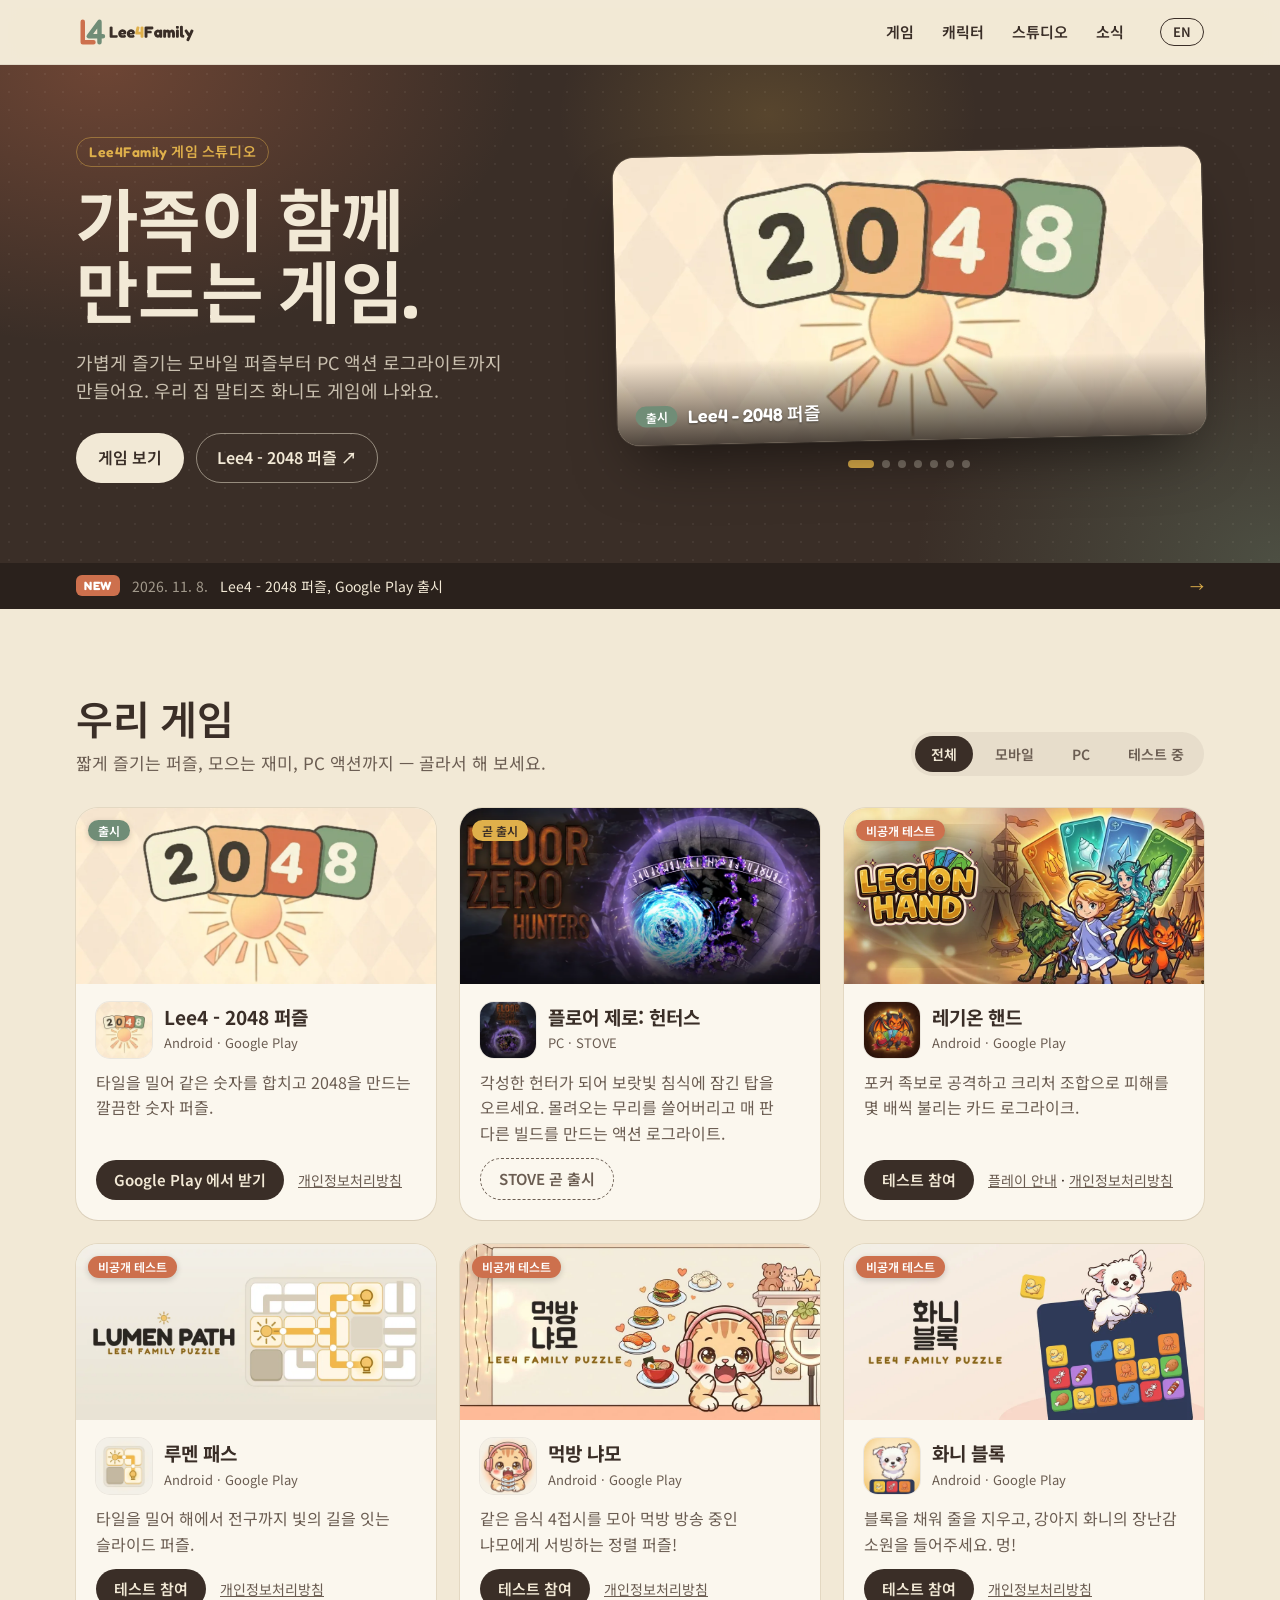
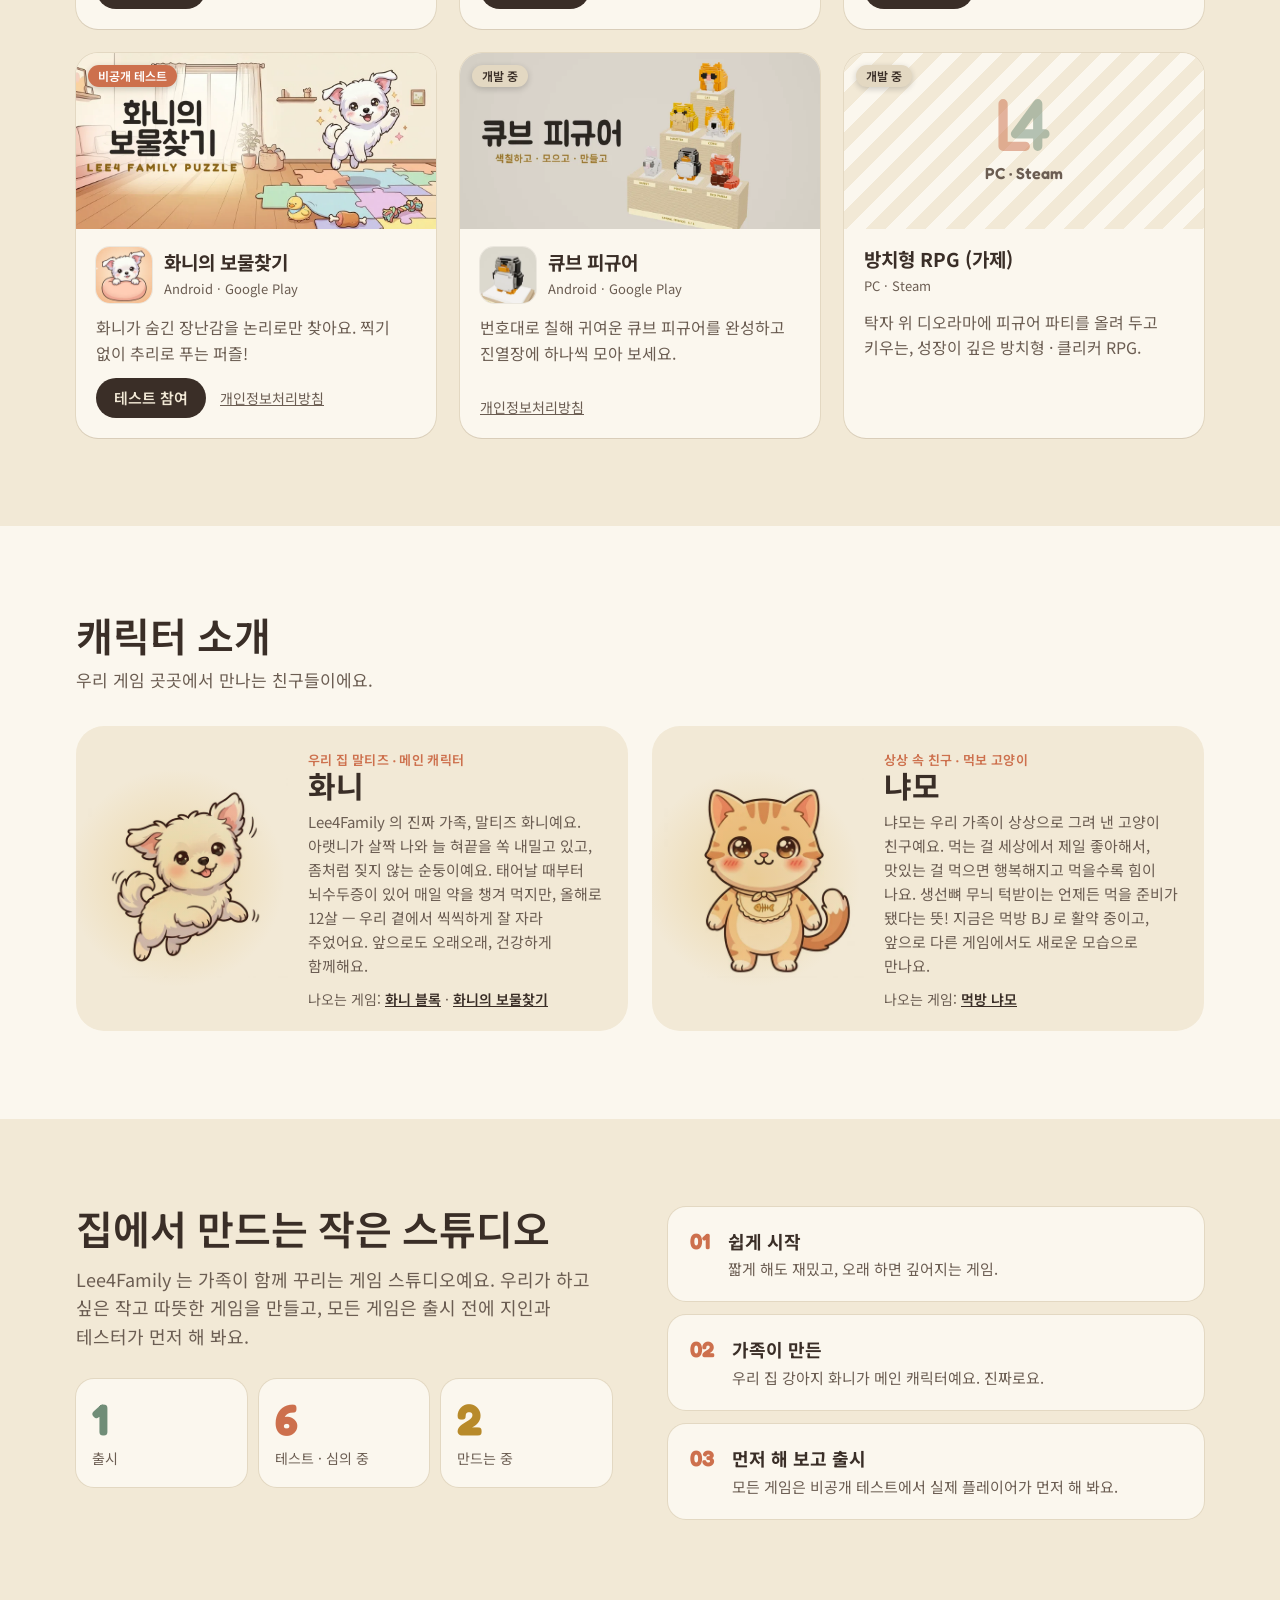
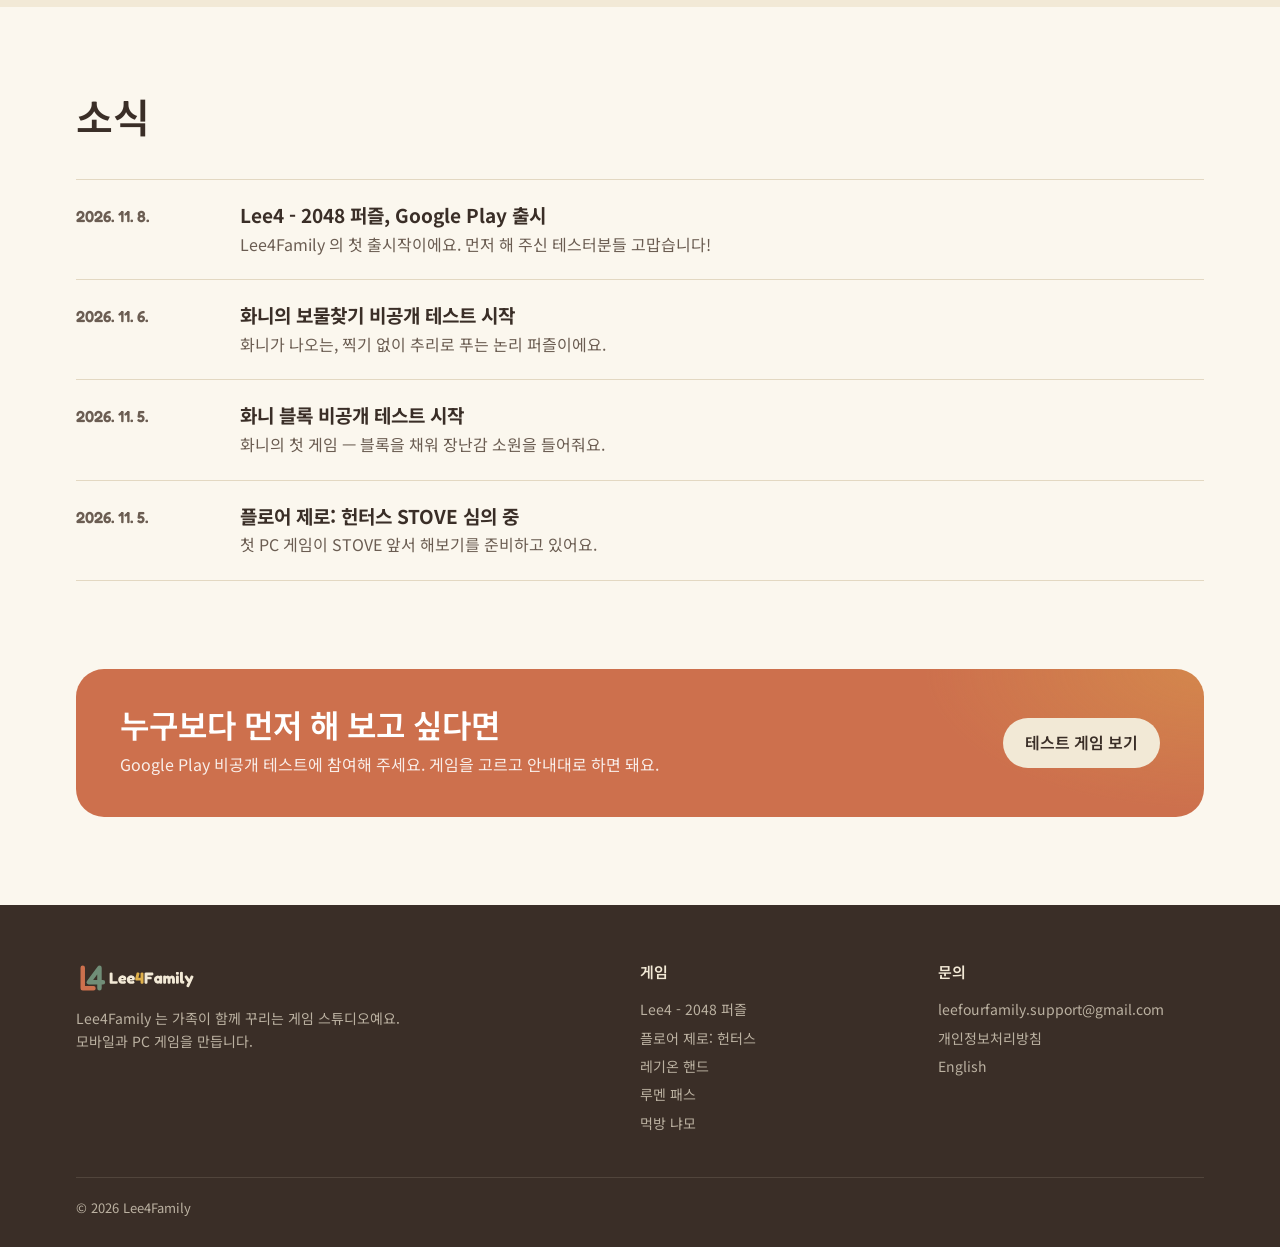
==== commit 9969d742: "캐릭터 문구 — 화니(잘 안 짖는 순둥이 · 늘 혀끝 · 뇌수두증 · 나이는 born 2014 에서 해마다 자동), 냐모(상상 속 고양이 친구, 화니에 맞춰 길게) Co-Autho" ====
--- a/ko/index.html
+++ b/ko/index.html
@@ -243,18 +243,18 @@
         <article class="char">
           <div class="char-art"><img src="../assets/characters/hwani.webp" alt="화니" width="420" height="420" loading="lazy"></div>
           <div class="char-body">
-            <span class="role">메인 캐릭터</span>
+            <span class="role">우리 집 말티즈 · 메인 캐릭터</span>
             <h3>화니</h3>
-            <p>우리 집 진짜 말티즈가 Lee4Family 의 얼굴이 됐어요. 짝짝이 귀, 살짝 나온 아랫니, 장난감과 간식을 세상에서 제일 좋아해요.</p>
+            <p>Lee4Family 의 진짜 가족, 말티즈 화니예요. 아랫니가 살짝 나와 늘 혀끝을 쏙 내밀고 있고, 좀처럼 짖지 않는 순둥이예요. 태어날 때부터 뇌수두증이 있어 매일 약을 챙겨 먹지만, 올해로 <span data-born="2014">12</span>살 — 우리 곁에서 씩씩하게 잘 자라 주었어요. 앞으로도 오래오래, 건강하게 함께해요.</p>
             <p class="appears">나오는 게임: <a href="#hwani-block">화니 블록</a> · <a href="#hwani-treasure-hunt">화니의 보물찾기</a></p>
           </div>
         </article>
         <article class="char">
           <div class="char-art"><img src="../assets/characters/nyamo.webp" alt="냐모" width="420" height="420" loading="lazy"></div>
           <div class="char-body">
-            <span class="role">먹보 고양이</span>
+            <span class="role">상상 속 친구 · 먹보 고양이</span>
             <h3>냐모</h3>
-            <p>먹는 걸 세상에서 제일 좋아하는 고양이. 먹으면 행복해지고, 먹을수록 힘이 나요.</p>
+            <p>냐모는 우리 가족이 상상으로 그려 낸 고양이 친구예요. 먹는 걸 세상에서 제일 좋아해서, 맛있는 걸 먹으면 행복해지고 먹을수록 힘이 나요. 생선뼈 무늬 턱받이는 언제든 먹을 준비가 됐다는 뜻! 지금은 먹방 BJ 로 활약 중이고, 앞으로 다른 게임에서도 새로운 모습으로 만나요.</p>
             <p class="appears">나오는 게임: <a href="#mukbang-cat">먹방 냐모</a></p>
           </div>
         </article>
@@ -346,6 +346,7 @@
   </footer>
 <script>
 (() => {
+  document.querySelectorAll("[data-born]").forEach((e) => { e.textContent = new Date().getFullYear() - Number(e.dataset.born); });
   const track = document.querySelector(".slides");
   if (track) {
     const slides = [...track.children], dots = [...document.querySelectorAll(".dots button")];
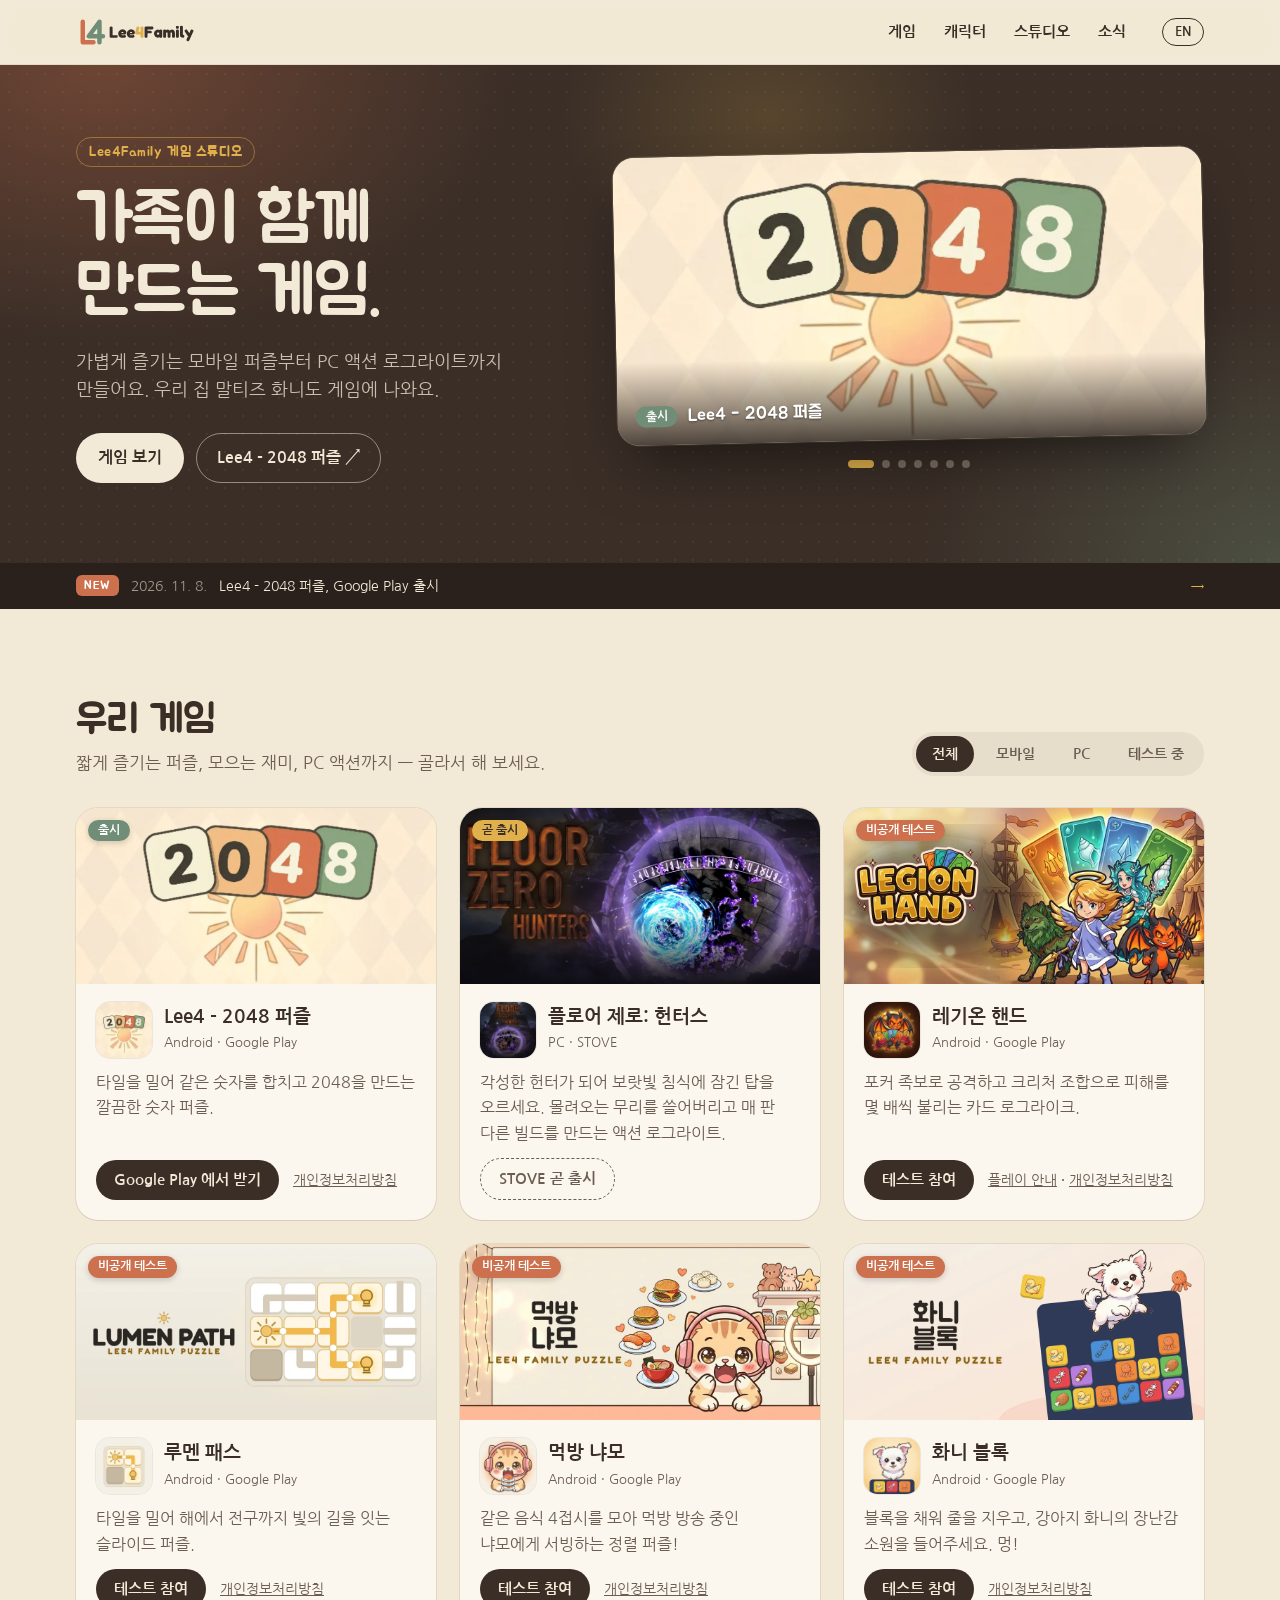
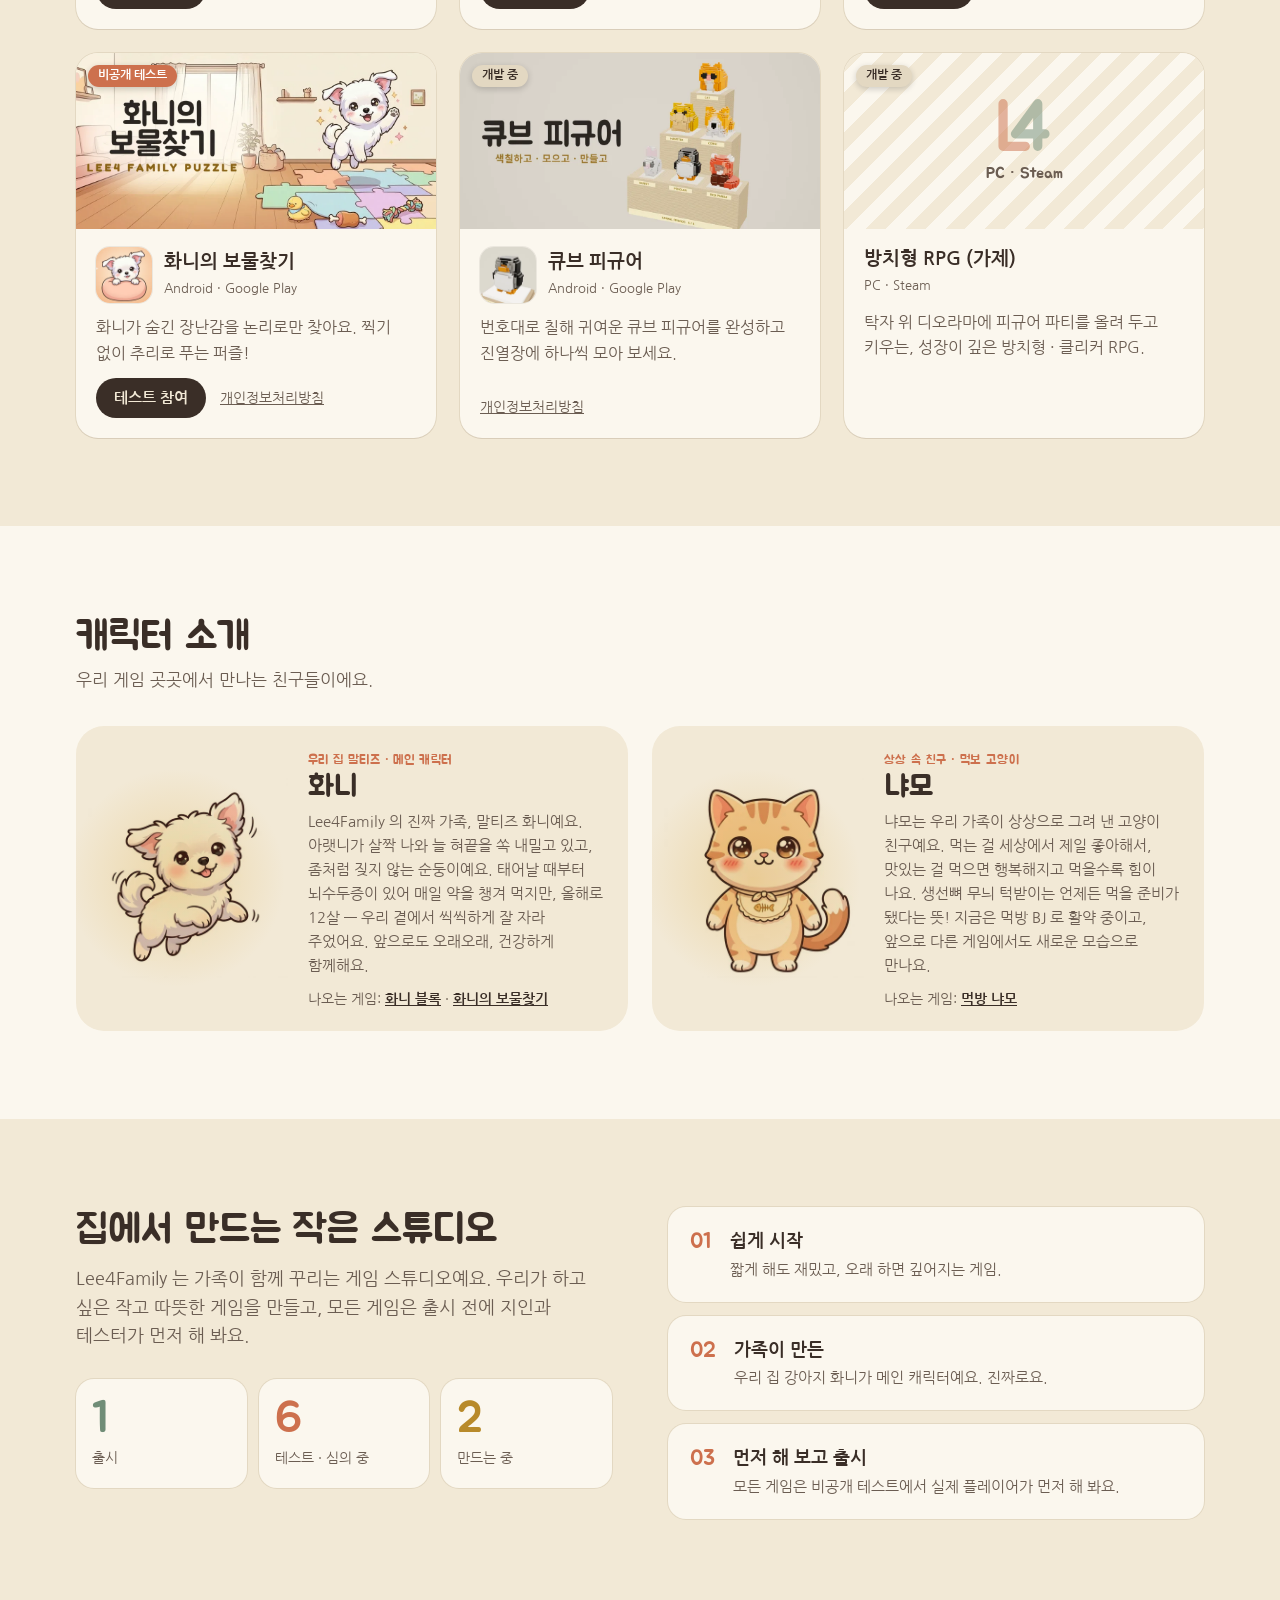
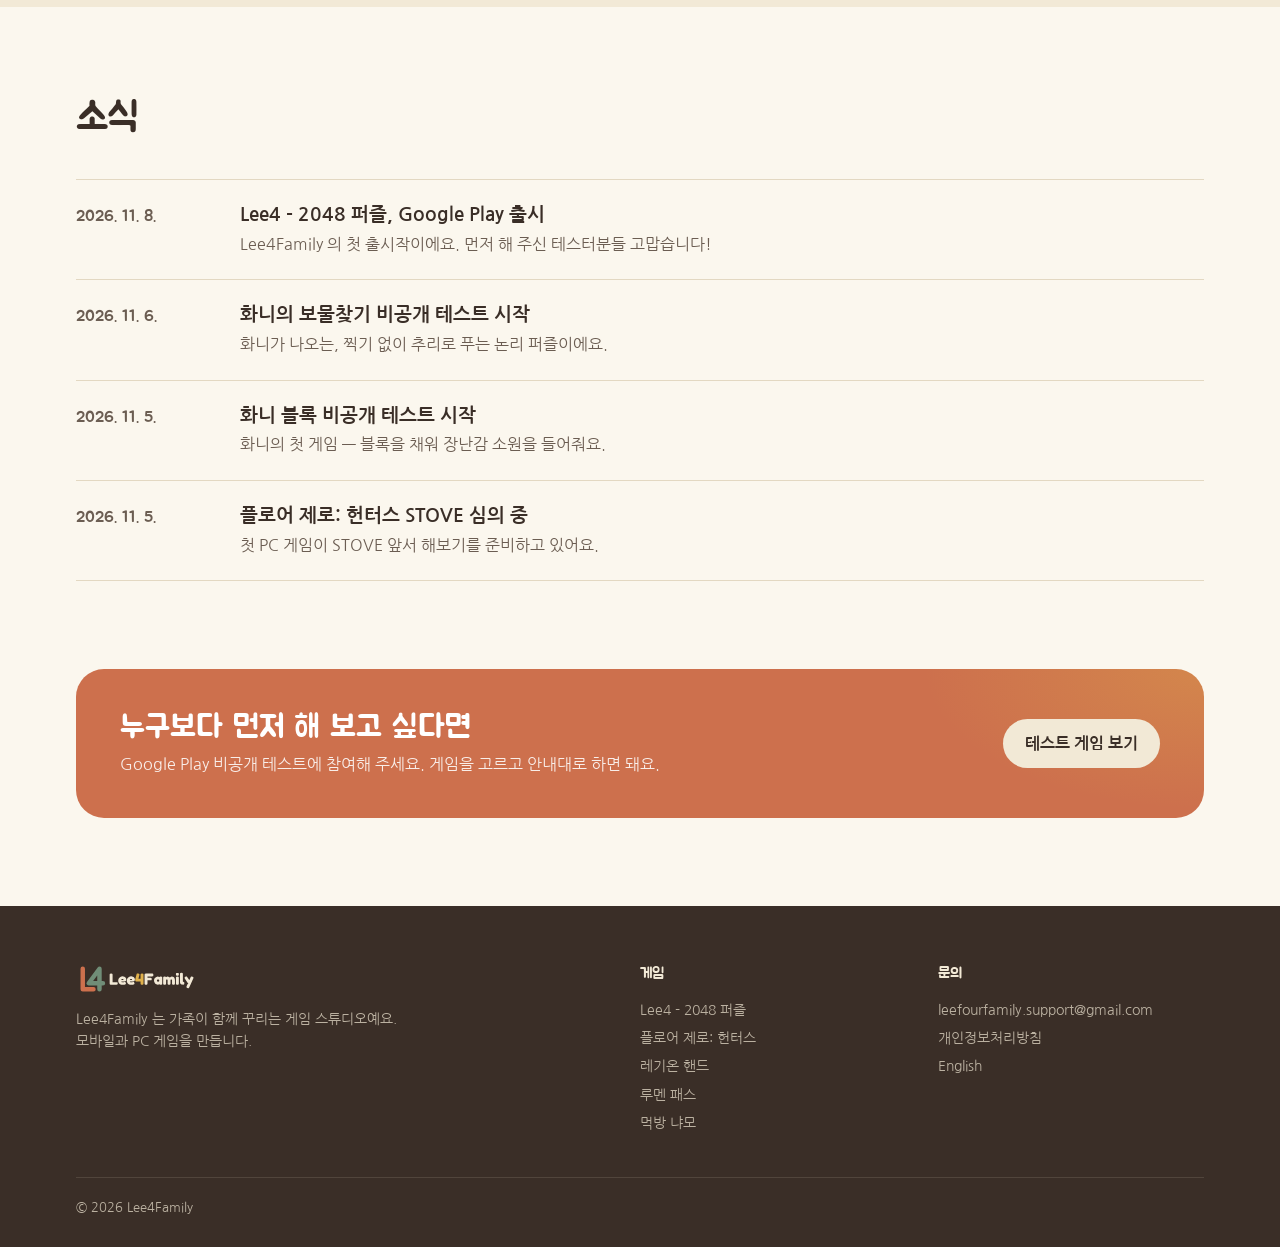
==== commit 458d9861: "사이트 글꼴 교체 — 제목 Jua · 본문 Nanum Gothic (Fredoka 에 한글이 없어 한국어가 전부 Noto Sans KR 로 나오던 것) Co-Authored-By:" ====
--- a/ko/index.html
+++ b/ko/index.html
@@ -19,7 +19,7 @@
 <link rel="apple-touch-icon" href="../assets/brand/apple-touch-icon.png">
 <link rel="preconnect" href="https://fonts.googleapis.com">
 <link rel="preconnect" href="https://fonts.gstatic.com" crossorigin>
-<link href="https://fonts.googleapis.com/css2?family=Fredoka:wght@500;600;700&family=Noto+Sans+KR:wght@400;600;700&display=swap" rel="stylesheet">
+<link href="https://fonts.googleapis.com/css2?family=Jua&family=Nanum+Gothic:wght@400;700;800&display=swap" rel="stylesheet">
 <link rel="stylesheet" href="../assets/site.css">
 </head>
 <body class="home">
--- a/assets/site.css
+++ b/assets/site.css
@@ -11,7 +11,7 @@
   --yellow: #DFB04B;
   --line: #E3D8C2;
   --radius: 18px;
-  --display: "Fredoka", "Noto Sans KR", system-ui, sans-serif;
+  --display: "Jua", "Nanum Gothic", system-ui, sans-serif;
 }
 * { box-sizing: border-box; }
 html { -webkit-text-size-adjust: 100%; scroll-behavior: smooth; }
@@ -20,7 +20,8 @@
   margin: 0;
   background: var(--cream);
   color: var(--ink);
-  font: 16px/1.6 "Noto Sans KR", system-ui, -apple-system, "Segoe UI", sans-serif;
+  font: 16px/1.6 "Nanum Gothic", system-ui, -apple-system, "Segoe UI", sans-serif;
+  font-synthesis: none; /* Jua 는 굵기가 하나뿐 — 브라우저가 가짜 굵게 만들지 않게 */
 }
 a { color: var(--orange); }
 img { display: block; max-width: 100%; }
@@ -269,10 +270,16 @@
   .games-grid { grid-template-columns: 1fr; }
   .tabs { width: 100%; overflow-x: auto; scrollbar-width: none; }
   .tabs button { flex: 1; white-space: nowrap; padding: 7px 10px; }
-  .char { grid-template-columns: 120px 1fr; padding: 16px 18px 16px 6px; border-radius: 22px; }
-  .char::before { width: 150px; height: 150px; }
-  .char-art img { width: 120px; height: 120px; }
-  .char h3 { font-size: 24px; }
+  /* 폰: 그림 + 이름을 한 줄, 소개는 아래 전체 폭 */
+  .char { grid-template-columns: 112px 1fr; gap: 0 14px; padding: 16px 20px 20px 10px; border-radius: 22px; align-items: center; }
+  .char::before { width: 140px; height: 140px; left: -16px; top: 70px; }
+  .char-body { display: contents; }
+  .char-art { grid-row: 1 / span 2; }
+  .char-art img { width: 112px; height: 112px; }
+  .char .role { grid-column: 2; align-self: end; }
+  .char h3 { grid-column: 2; align-self: start; font-size: 26px; margin: 0; }
+  .char p { grid-column: 1 / -1; padding-left: 10px; position: relative; }
+  .char p:not(.appears) { margin-top: 10px; }
   .stats b { font-size: 34px; }
   .news li { grid-template-columns: 1fr; padding: 18px 0; }
   .band { padding-bottom: 60px; }
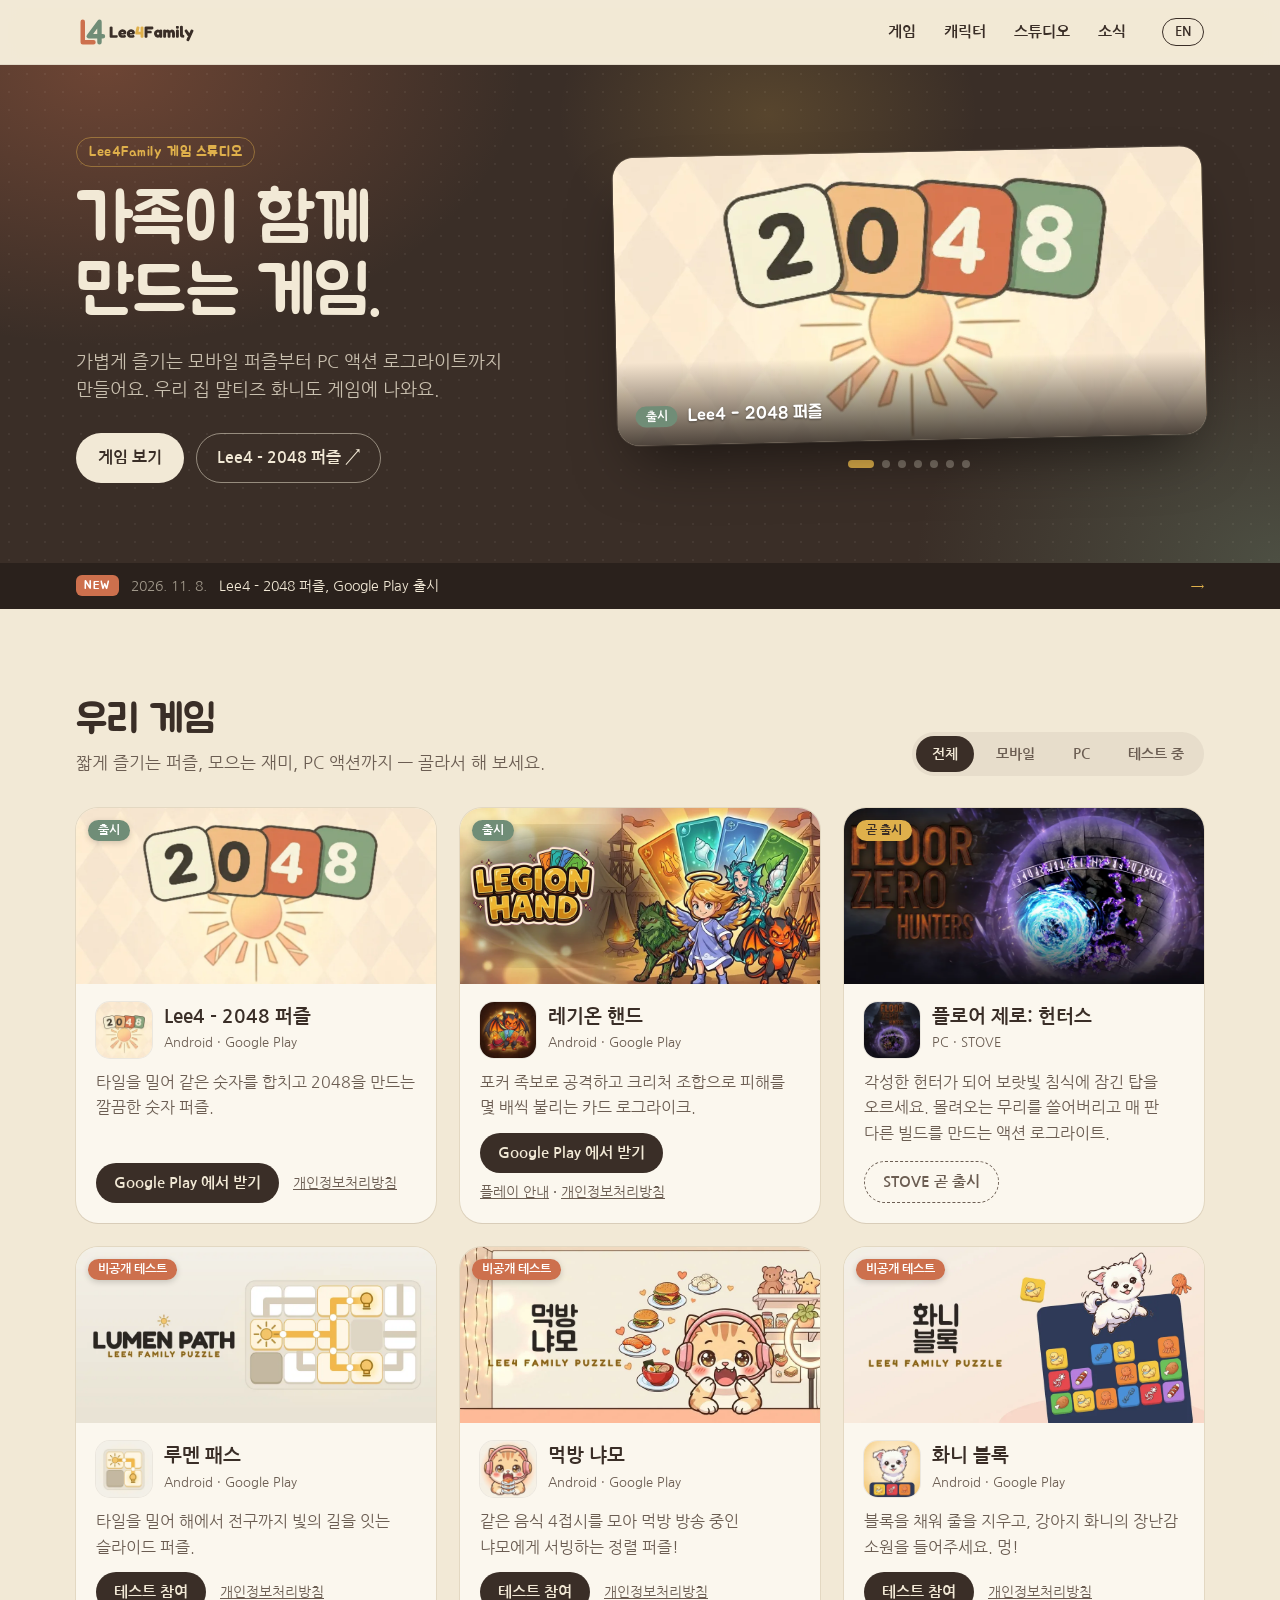
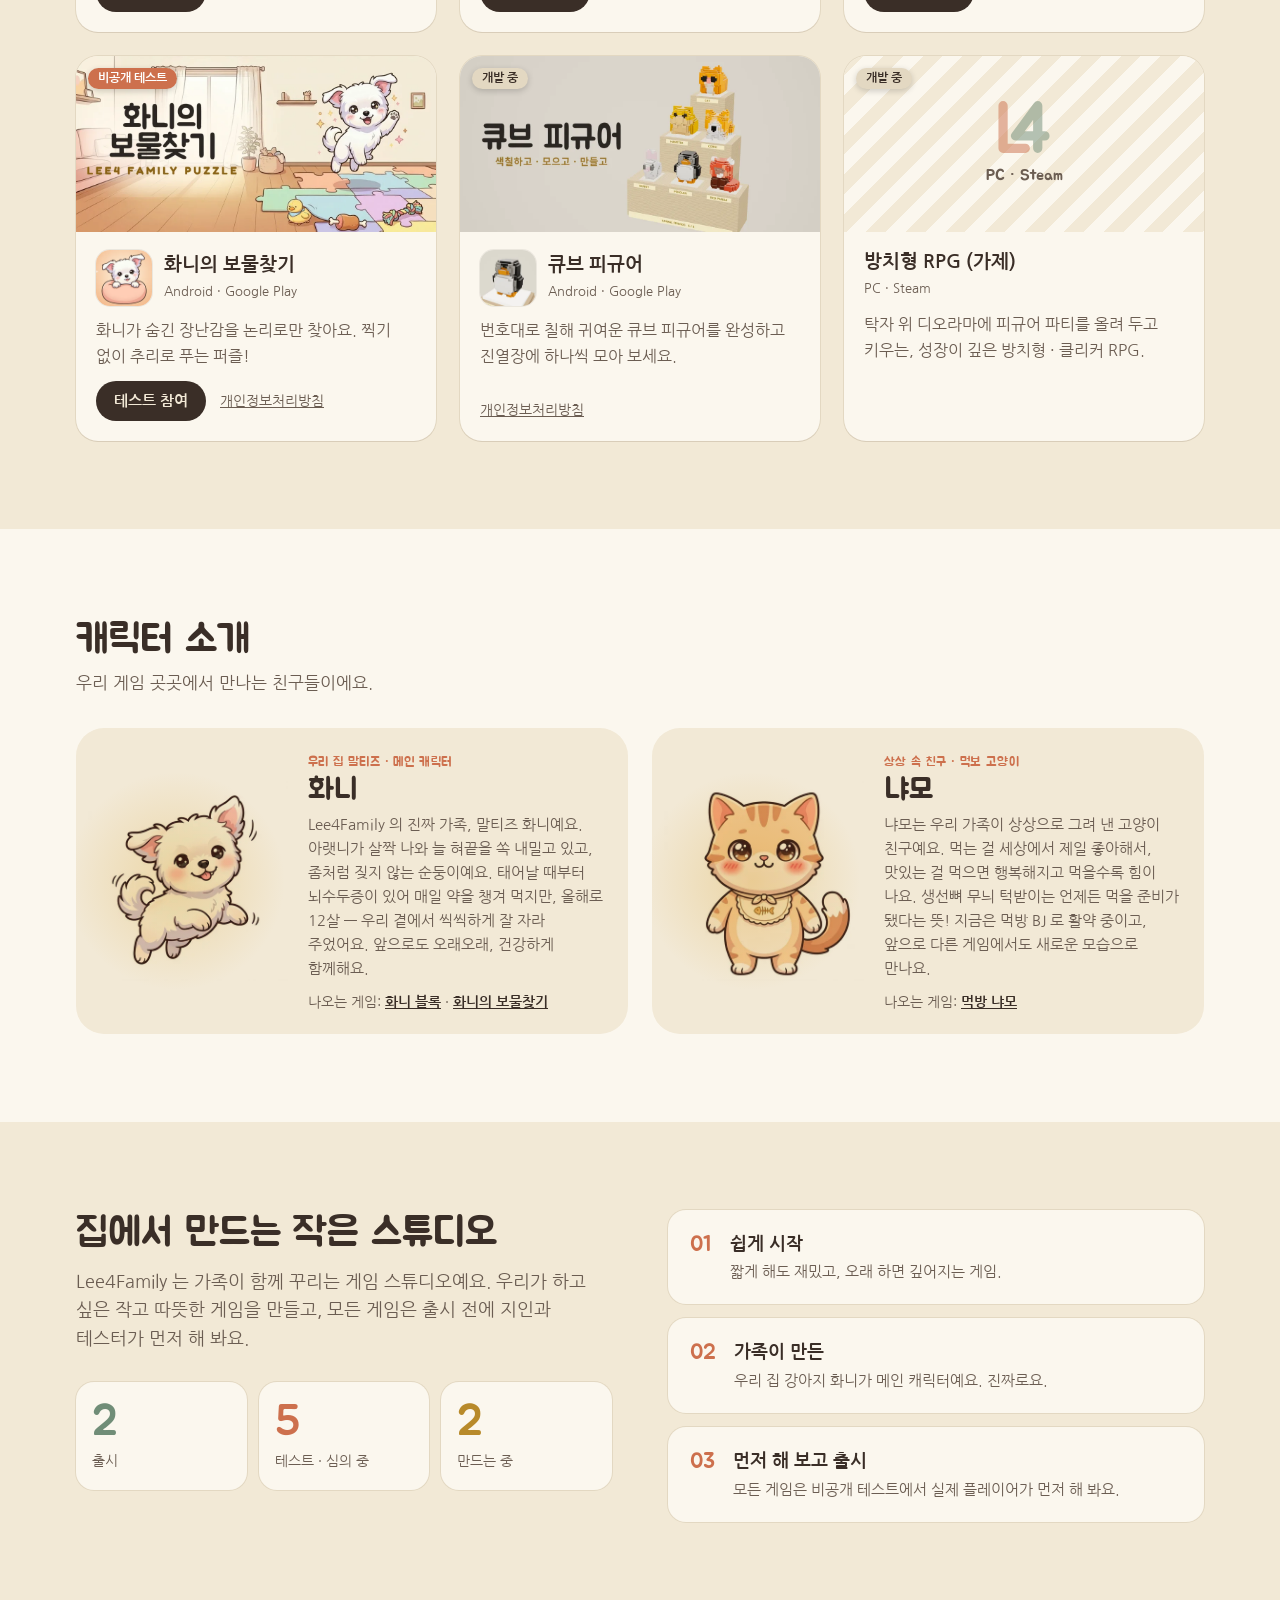
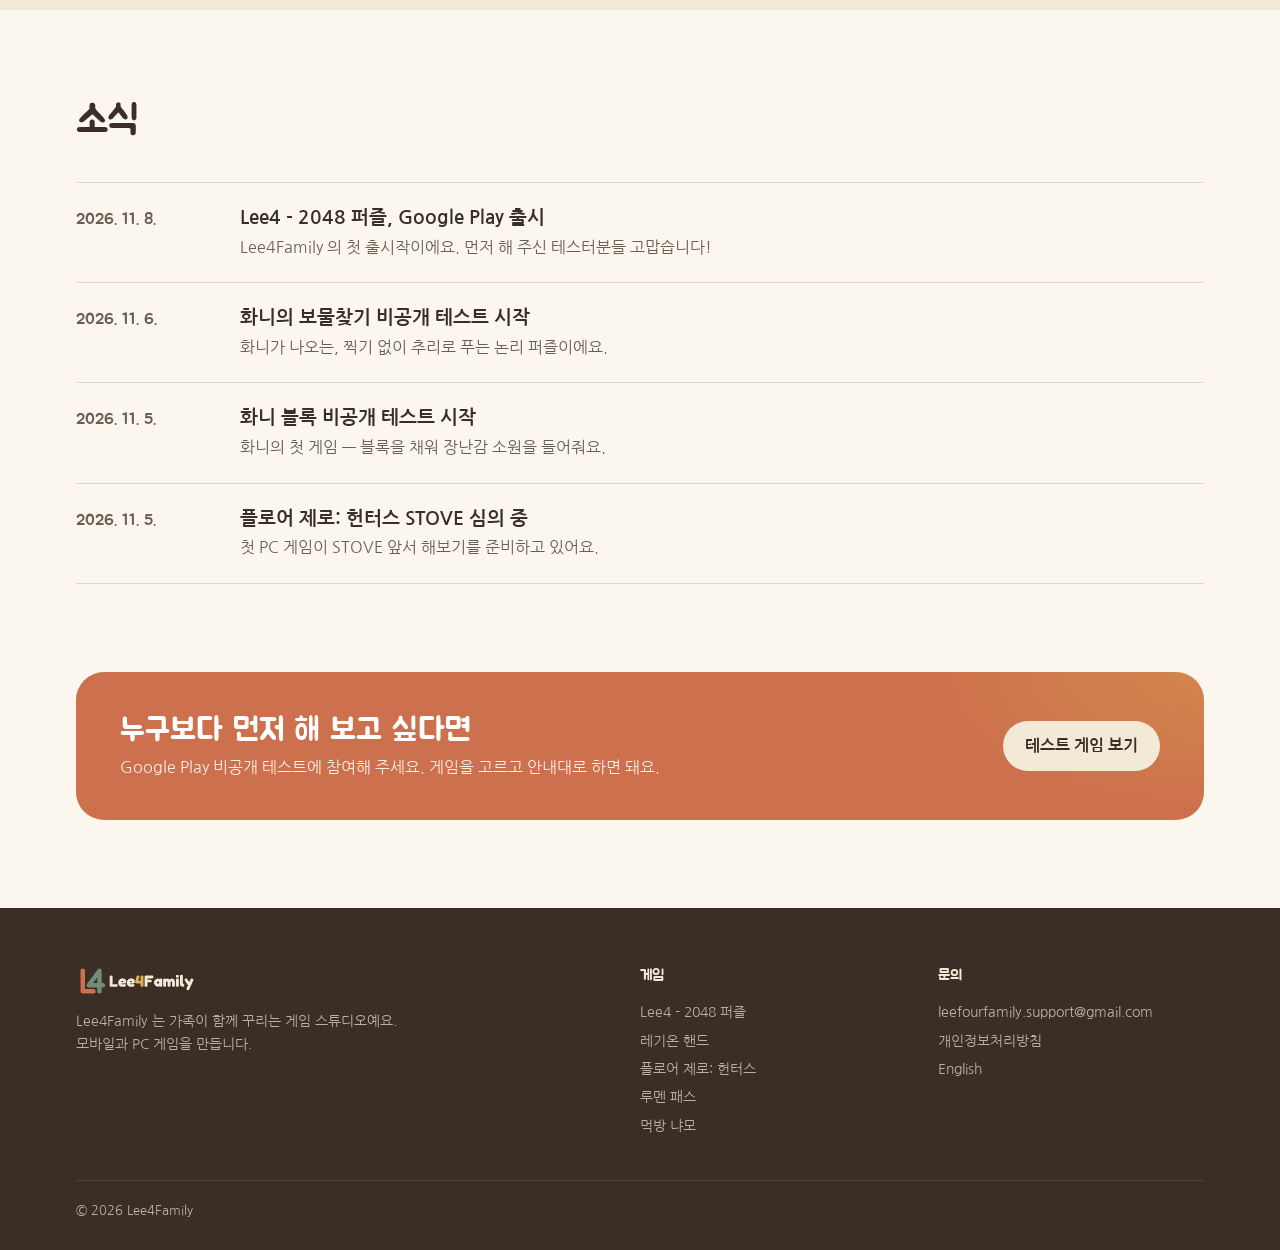
==== commit 33a2156a: "Legion Hand live (Play production 2026-11-14) Co-Authored-By: Claude Opus 5.5 <noreply@anthropic.com" ====
--- a/ko/index.html
+++ b/ko/index.html
@@ -48,13 +48,13 @@
               <img src="../assets/2048/feature-en.webp" alt="" width="1024" height="500">
               <span class="cap"><span class="chip live">출시</span><b>Lee4 - 2048 퍼즐</b></span>
             </a>
+            <a class="slide" href="#legion-hand" aria-label="레기온 핸드">
+              <img src="../assets/legion-hand/feature-ko.webp" alt="" width="1024" height="500" loading="lazy">
+              <span class="cap"><span class="chip live">출시</span><b>레기온 핸드</b></span>
+            </a>
             <a class="slide" href="#floor-zero" aria-label="플로어 제로: 헌터스">
               <img src="../assets/floor-zero/feature-en.webp" alt="" width="1024" height="500" loading="lazy">
               <span class="cap"><span class="chip soon">곧 출시</span><b>플로어 제로: 헌터스</b></span>
-            </a>
-            <a class="slide" href="#legion-hand" aria-label="레기온 핸드">
-              <img src="../assets/legion-hand/feature-ko.webp" alt="" width="1024" height="500" loading="lazy">
-              <span class="cap"><span class="chip testing">비공개 테스트</span><b>레기온 핸드</b></span>
             </a>
             <a class="slide" href="#lumen-path" aria-label="루멘 패스">
               <img src="../assets/lumen-path/feature-ko.webp" alt="" width="1024" height="500" loading="lazy">
@@ -104,6 +104,22 @@
             <div class="actions"><a class="btn primary" href="https://play.google.com/store/apps/details?id=com.lee4family.Lee42048&hl=ko" rel="noopener">Google Play 에서 받기</a><span class="links"><a href="https://jeddli.github.io/lee4family-policies/2048/">개인정보처리방침</a></span></div>
           </div>
         </article>
+        <article class="card" id="legion-hand" data-platform="mobile" data-status="live">
+          <div class="art"><img src="../assets/legion-hand/feature-ko.webp" alt="" width="1024" height="500" loading="lazy">
+            <span class="chip live">출시</span>
+          </div>
+          <div class="body">
+            <div class="head">
+              <img class="icon" src="../assets/legion-hand/icon.webp" alt="" width="56" height="56" loading="lazy">
+              <div>
+                <h3>레기온 핸드</h3>
+                <span class="platform">Android · Google Play</span>
+              </div>
+            </div>
+            <p>포커 족보로 공격하고 크리처 조합으로 피해를 몇 배씩 불리는 카드 로그라이크.</p>
+            <div class="actions"><a class="btn primary" href="https://play.google.com/store/apps/details?id=com.lee4family.jproject04&hl=ko" rel="noopener">Google Play 에서 받기</a><span class="links"><a href="https://jeddli.github.io/lee4family-policies/legion-hand/guide/">플레이 안내</a> · <a href="https://jeddli.github.io/lee4family-policies/legion-hand/">개인정보처리방침</a></span></div>
+          </div>
+        </article>
         <article class="card" id="floor-zero" data-platform="pc" data-status="soon">
           <div class="art"><img src="../assets/floor-zero/feature-en.webp" alt="" width="1024" height="500" loading="lazy">
             <span class="chip soon">곧 출시</span>
@@ -118,22 +134,6 @@
             </div>
             <p>각성한 헌터가 되어 보랏빛 침식에 잠긴 탑을 오르세요. 몰려오는 무리를 쓸어버리고 매 판 다른 빌드를 만드는 액션 로그라이트.</p>
             <div class="actions"><span class="btn ghost" aria-disabled="true">STOVE 곧 출시</span></div>
-          </div>
-        </article>
-        <article class="card" id="legion-hand" data-platform="mobile" data-status="testing">
-          <div class="art"><img src="../assets/legion-hand/feature-ko.webp" alt="" width="1024" height="500" loading="lazy">
-            <span class="chip testing">비공개 테스트</span>
-          </div>
-          <div class="body">
-            <div class="head">
-              <img class="icon" src="../assets/legion-hand/icon.webp" alt="" width="56" height="56" loading="lazy">
-              <div>
-                <h3>레기온 핸드</h3>
-                <span class="platform">Android · Google Play</span>
-              </div>
-            </div>
-            <p>포커 족보로 공격하고 크리처 조합으로 피해를 몇 배씩 불리는 카드 로그라이크.</p>
-            <div class="actions"><a class="btn primary" href="../test/legion-hand/">테스트 참여</a><span class="links"><a href="https://jeddli.github.io/lee4family-policies/legion-hand/guide/">플레이 안내</a> · <a href="https://jeddli.github.io/lee4family-policies/legion-hand/">개인정보처리방침</a></span></div>
           </div>
         </article>
         <article class="card" id="lumen-path" data-platform="mobile" data-status="testing">
@@ -268,8 +268,8 @@
           <h2>집에서 만드는 작은 스튜디오</h2>
           <p class="lead">Lee4Family 는 가족이 함께 꾸리는 게임 스튜디오예요. 우리가 하고 싶은 작고 따뜻한 게임을 만들고, 모든 게임은 출시 전에 지인과 테스터가 먼저 해 봐요.</p>
           <div class="stats">
-            <div><b>1</b><span>출시</span></div>
-            <div><b>6</b><span>테스트 · 심의 중</span></div>
+            <div><b>2</b><span>출시</span></div>
+            <div><b>5</b><span>테스트 · 심의 중</span></div>
             <div><b>2</b><span>만드는 중</span></div>
           </div>
         </div>
@@ -333,7 +333,7 @@
       </div>
       <div>
         <h4>게임</h4>
-        <a href="#2048">Lee4 - 2048 퍼즐</a><a href="#floor-zero">플로어 제로: 헌터스</a><a href="#legion-hand">레기온 핸드</a><a href="#lumen-path">루멘 패스</a><a href="#mukbang-cat">먹방 냐모</a>
+        <a href="#2048">Lee4 - 2048 퍼즐</a><a href="#legion-hand">레기온 핸드</a><a href="#floor-zero">플로어 제로: 헌터스</a><a href="#lumen-path">루멘 패스</a><a href="#mukbang-cat">먹방 냐모</a>
       </div>
       <div>
         <h4>문의</h4>
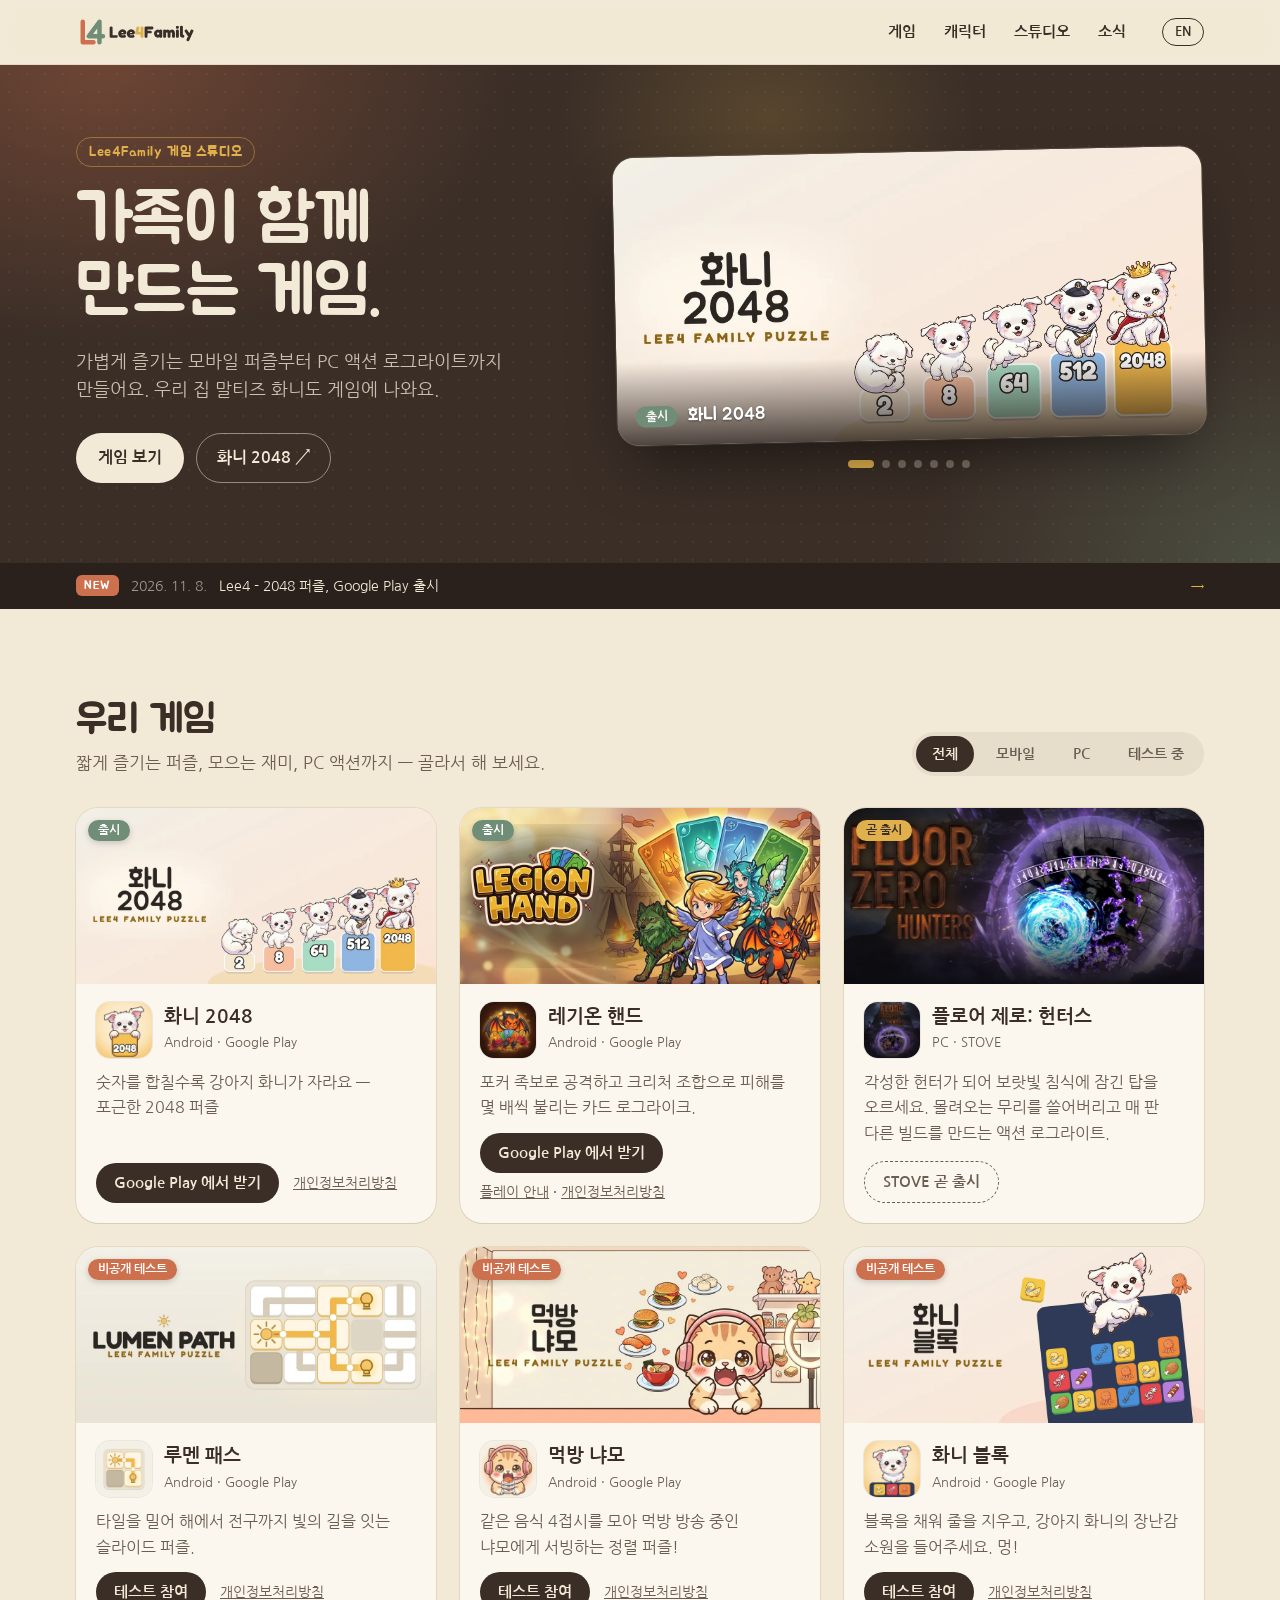
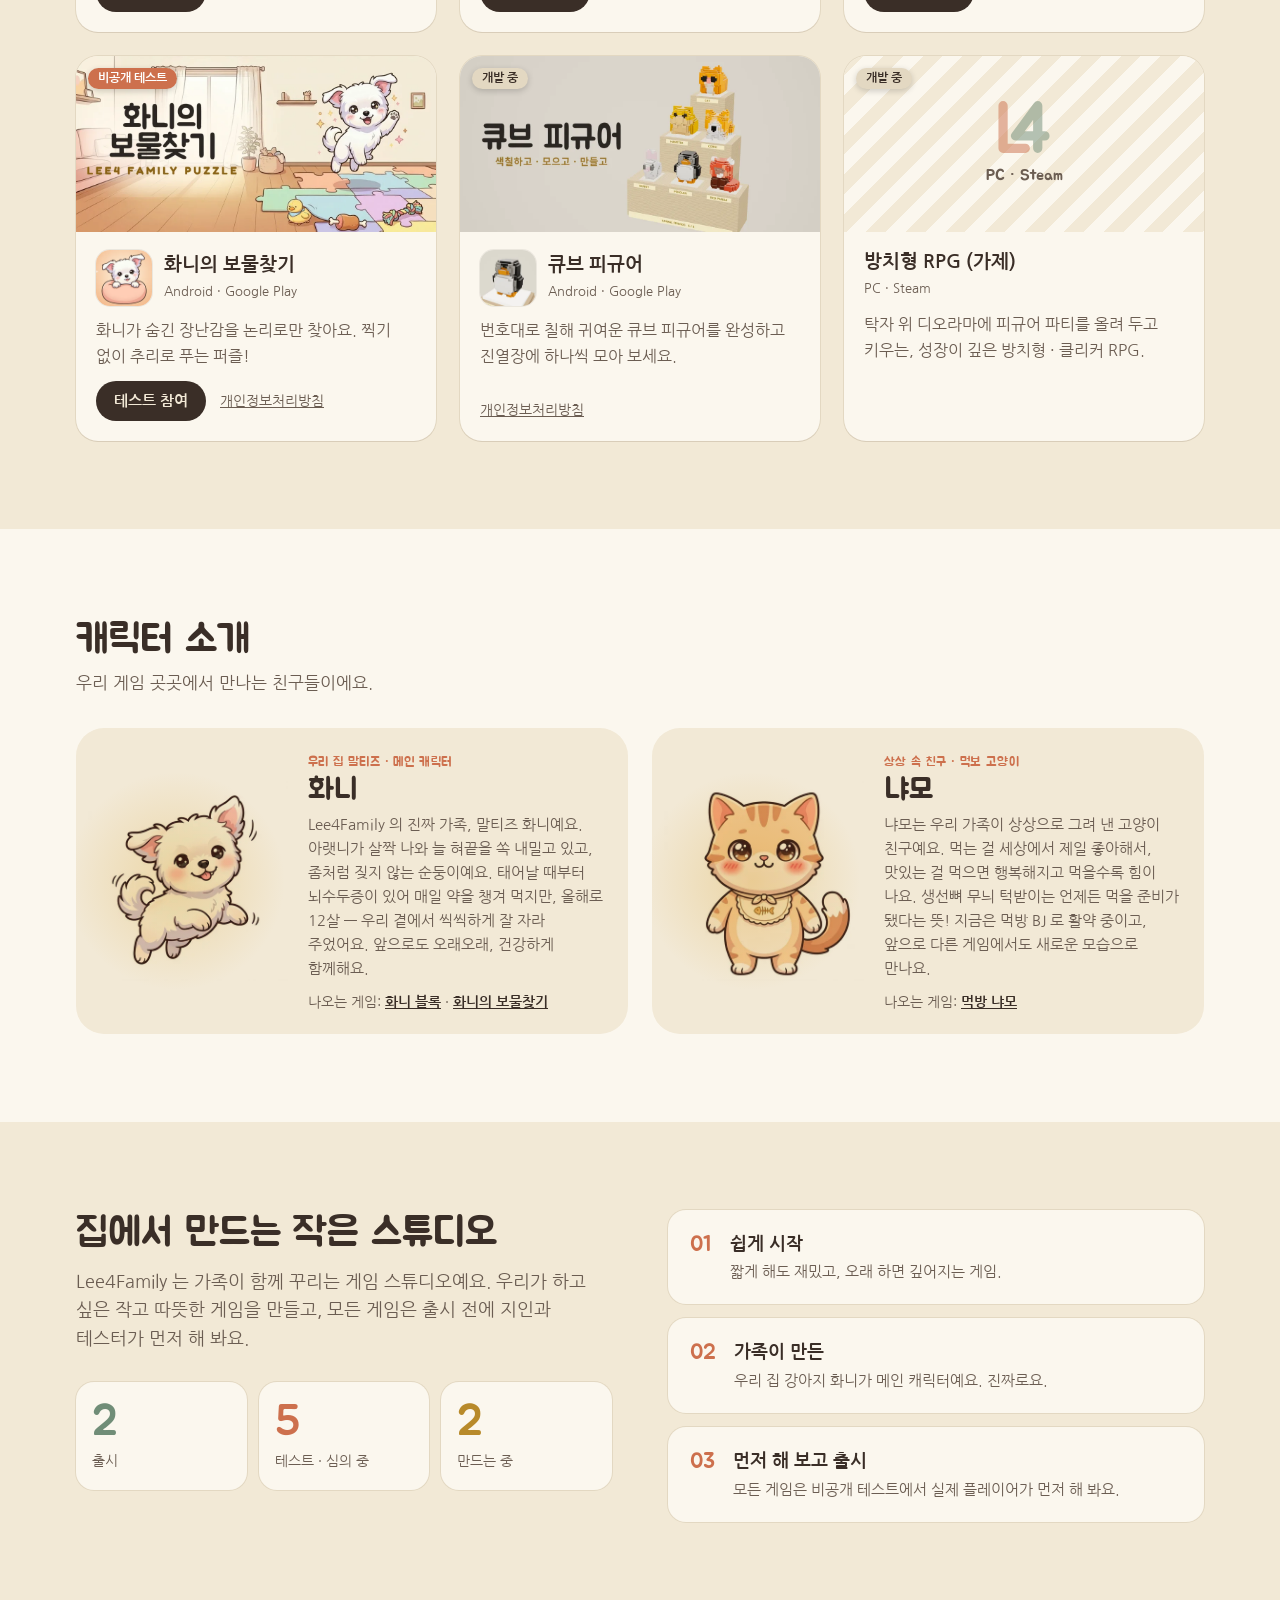
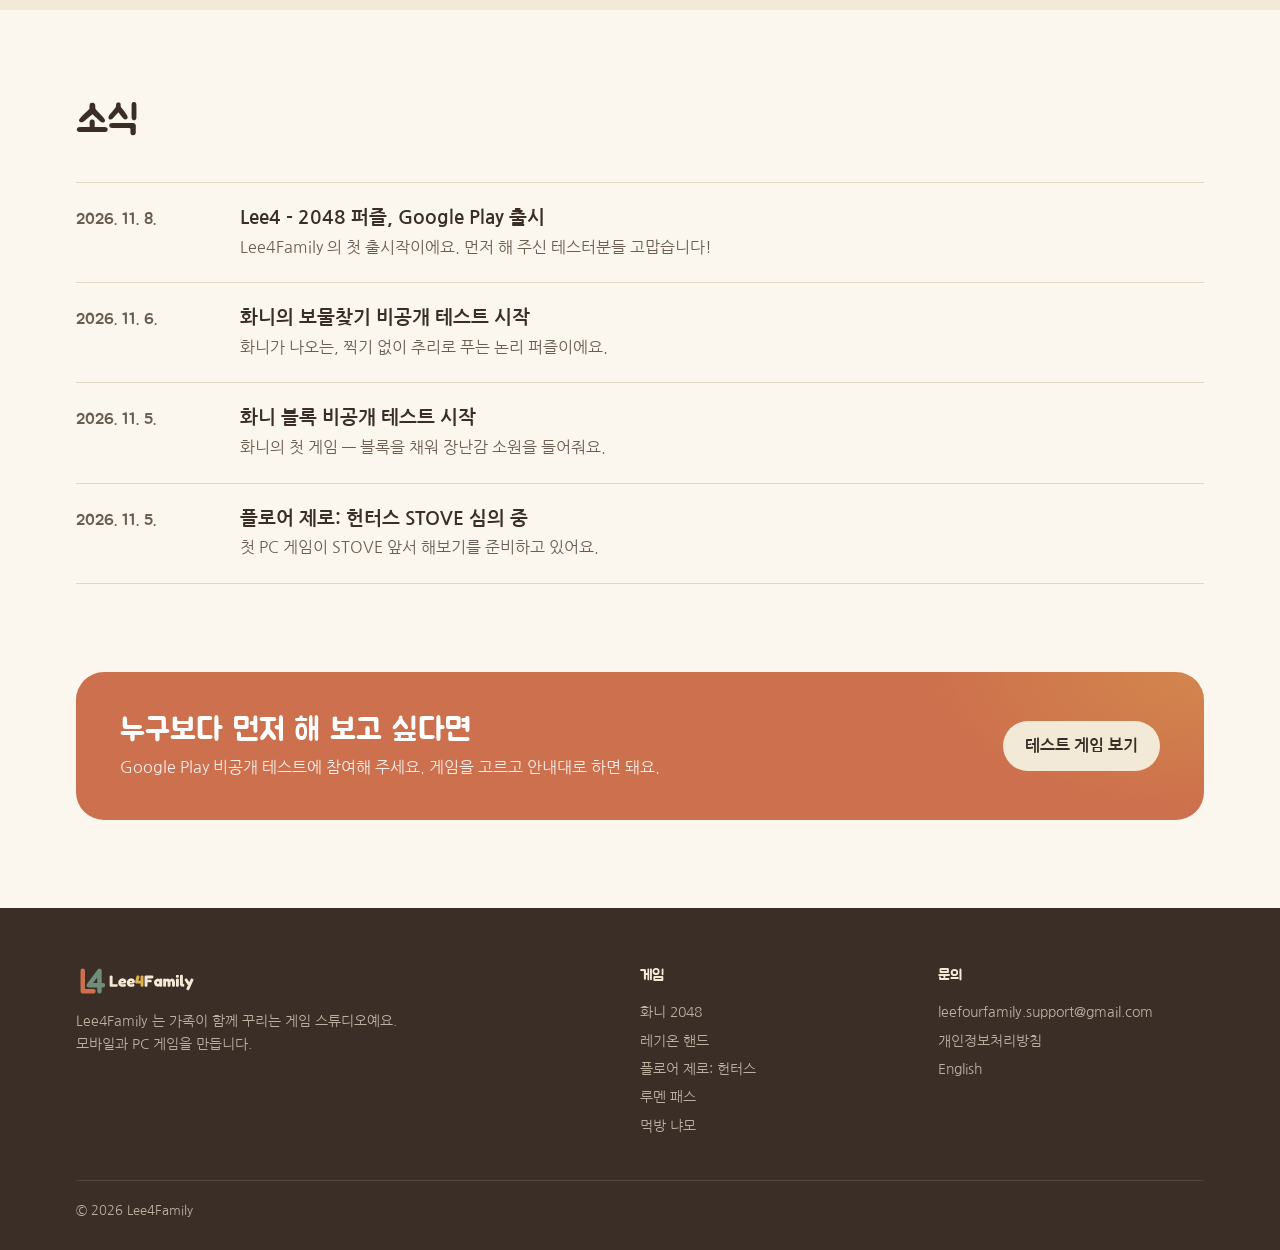
==== commit 4c152918: "2048 → 화니 2048 / Hwani 2048 (2.0 리뉴얼 이름 · 소개 · 아이콘 · 그래픽), 등급은 기본 전체이용가 — 높은 게임만 rating(legion-hand " ====
--- a/ko/index.html
+++ b/ko/index.html
@@ -39,14 +39,14 @@
         <p>가볍게 즐기는 모바일 퍼즐부터 PC 액션 로그라이트까지 만들어요. 우리 집 말티즈 화니도 게임에 나와요.</p>
         <div class="hero-cta">
           <a class="btn light" href="#games">게임 보기</a>
-          <a class="btn line" href="https://play.google.com/store/apps/details?id=com.lee4family.Lee42048&hl=ko" rel="noopener">Lee4 - 2048 퍼즐 ↗</a>
+          <a class="btn line" href="https://play.google.com/store/apps/details?id=com.lee4family.Lee42048&hl=ko" rel="noopener">화니 2048 ↗</a>
         </div>
       </div>
       <div class="hero-stage">
         <div class="slides" tabindex="0">
-            <a class="slide" href="#2048" aria-label="Lee4 - 2048 퍼즐">
-              <img src="../assets/2048/feature-en.webp" alt="" width="1024" height="500">
-              <span class="cap"><span class="chip live">출시</span><b>Lee4 - 2048 퍼즐</b></span>
+            <a class="slide" href="#2048" aria-label="화니 2048">
+              <img src="../assets/2048/feature-ko.webp" alt="" width="1024" height="500">
+              <span class="cap"><span class="chip live">출시</span><b>화니 2048</b></span>
             </a>
             <a class="slide" href="#legion-hand" aria-label="레기온 핸드">
               <img src="../assets/legion-hand/feature-ko.webp" alt="" width="1024" height="500" loading="lazy">
@@ -89,18 +89,18 @@
         </div>
         <div class="games-grid">
         <article class="card" id="2048" data-platform="mobile" data-status="live">
-          <div class="art"><img src="../assets/2048/feature-en.webp" alt="" width="1024" height="500" loading="lazy">
+          <div class="art"><img src="../assets/2048/feature-ko.webp" alt="" width="1024" height="500" loading="lazy">
             <span class="chip live">출시</span>
           </div>
           <div class="body">
             <div class="head">
               <img class="icon" src="../assets/2048/icon.webp" alt="" width="56" height="56" loading="lazy">
               <div>
-                <h3>Lee4 - 2048 퍼즐</h3>
-                <span class="platform">Android · Google Play</span>
-              </div>
-            </div>
-            <p>타일을 밀어 같은 숫자를 합치고 2048을 만드는 깔끔한 숫자 퍼즐.</p>
+                <h3>화니 2048</h3>
+                <span class="platform">Android · Google Play</span>
+              </div>
+            </div>
+            <p>숫자를 합칠수록 강아지 화니가 자라요 — 포근한 2048 퍼즐</p>
             <div class="actions"><a class="btn primary" href="https://play.google.com/store/apps/details?id=com.lee4family.Lee42048&hl=ko" rel="noopener">Google Play 에서 받기</a><span class="links"><a href="https://jeddli.github.io/lee4family-policies/2048/">개인정보처리방침</a></span></div>
           </div>
         </article>
@@ -333,7 +333,7 @@
       </div>
       <div>
         <h4>게임</h4>
-        <a href="#2048">Lee4 - 2048 퍼즐</a><a href="#legion-hand">레기온 핸드</a><a href="#floor-zero">플로어 제로: 헌터스</a><a href="#lumen-path">루멘 패스</a><a href="#mukbang-cat">먹방 냐모</a>
+        <a href="#2048">화니 2048</a><a href="#legion-hand">레기온 핸드</a><a href="#floor-zero">플로어 제로: 헌터스</a><a href="#lumen-path">루멘 패스</a><a href="#mukbang-cat">먹방 냐모</a>
       </div>
       <div>
         <h4>문의</h4>
--- a/assets/site.css
+++ b/assets/site.css
@@ -340,6 +340,12 @@
 .tl .cta { margin-top: 20px; display: flex; flex-direction: column; gap: 12px; }
 .tl .focus { margin: 8px 0 0; padding-left: 22px; }
 .tl .focus li { margin: 4px 0; }
+.tl .shots { display: grid; grid-template-columns: repeat(2, 1fr); gap: 10px; margin: 4px 0 20px; }
+.tl .shots img { width: 100%; height: auto; aspect-ratio: 9 / 16; object-fit: cover; border-radius: 12px; background: var(--line); }
+.tl .notice {
+  margin: 20px 0 0; padding: 14px 16px; font-size: 15px; line-height: 1.6;
+  background: var(--paper); border: 1px solid var(--line); border-left: 4px solid var(--orange); border-radius: var(--radius);
+}
 .tl .faq { margin-top: 32px; font-size: 14px; color: var(--ink-soft); }
 .tl .faq p { margin: 0 0 10px; }
 .tl .faq b { color: var(--ink); }
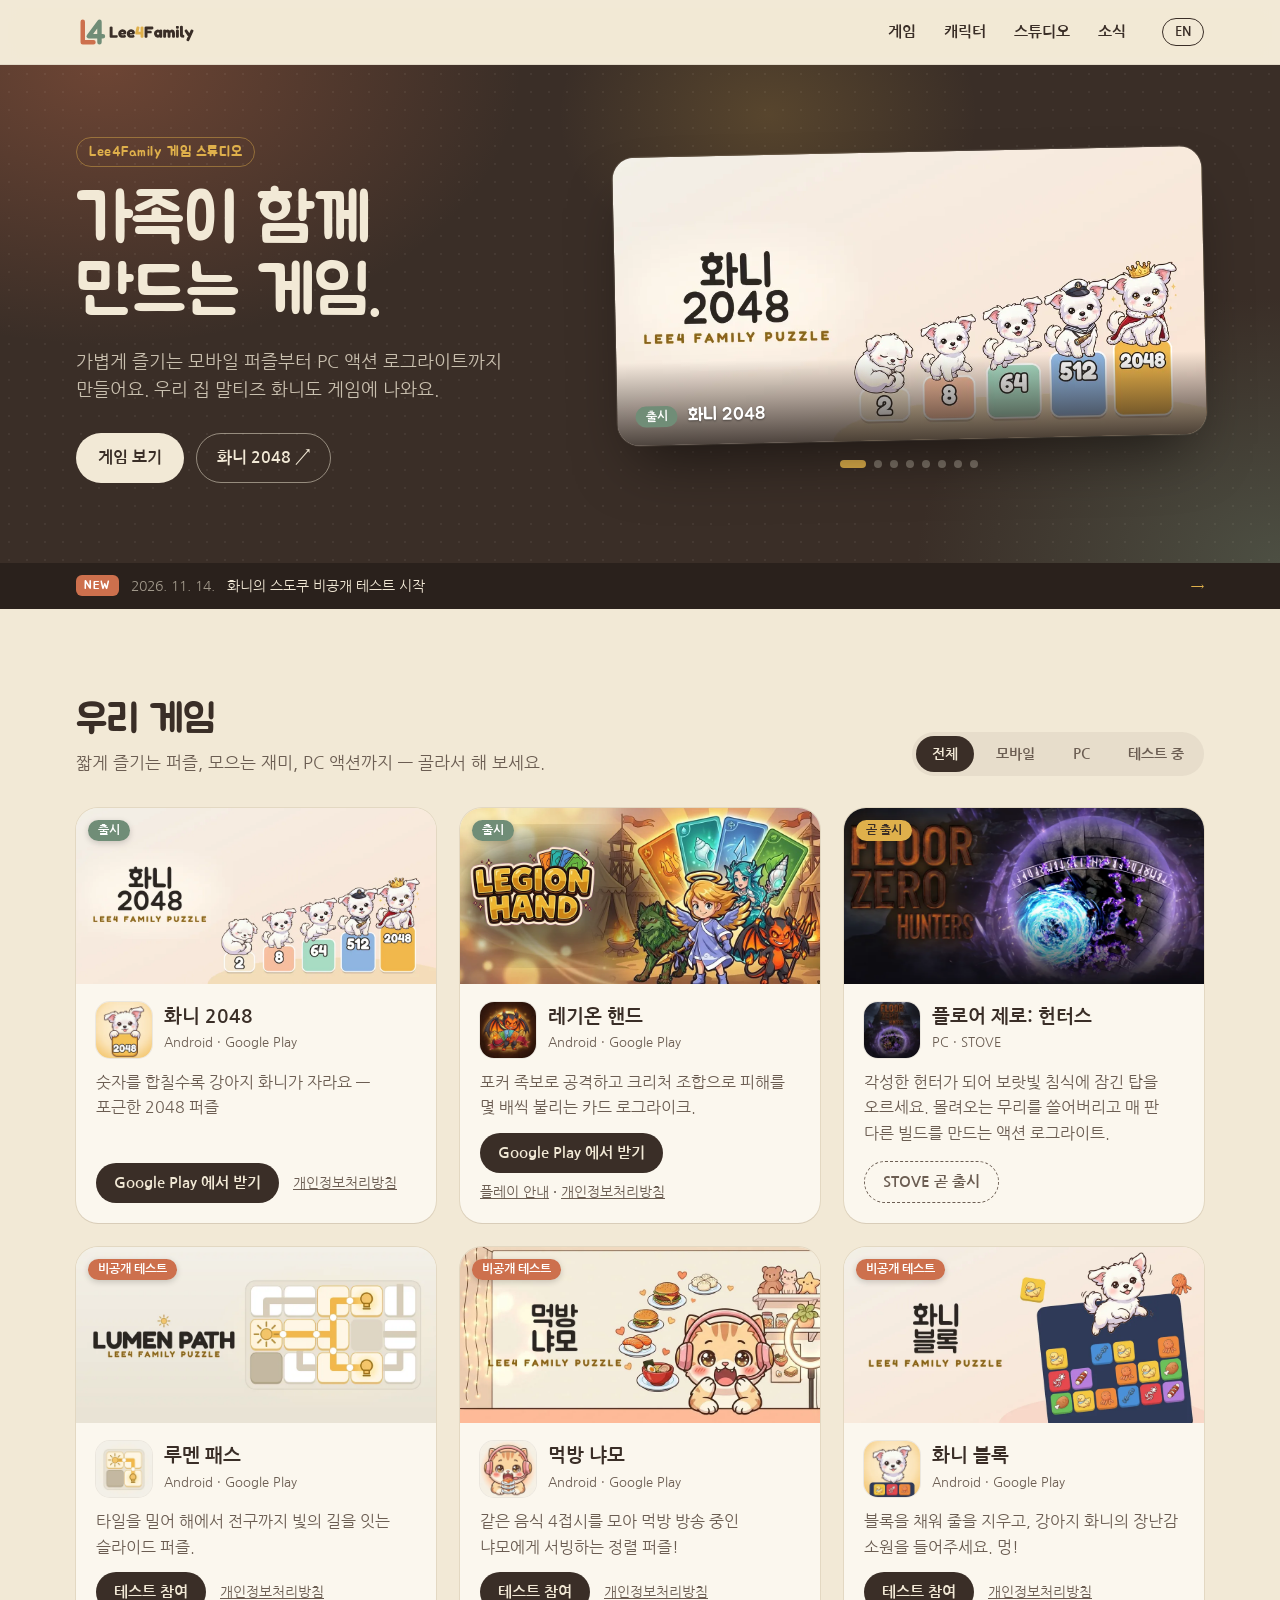
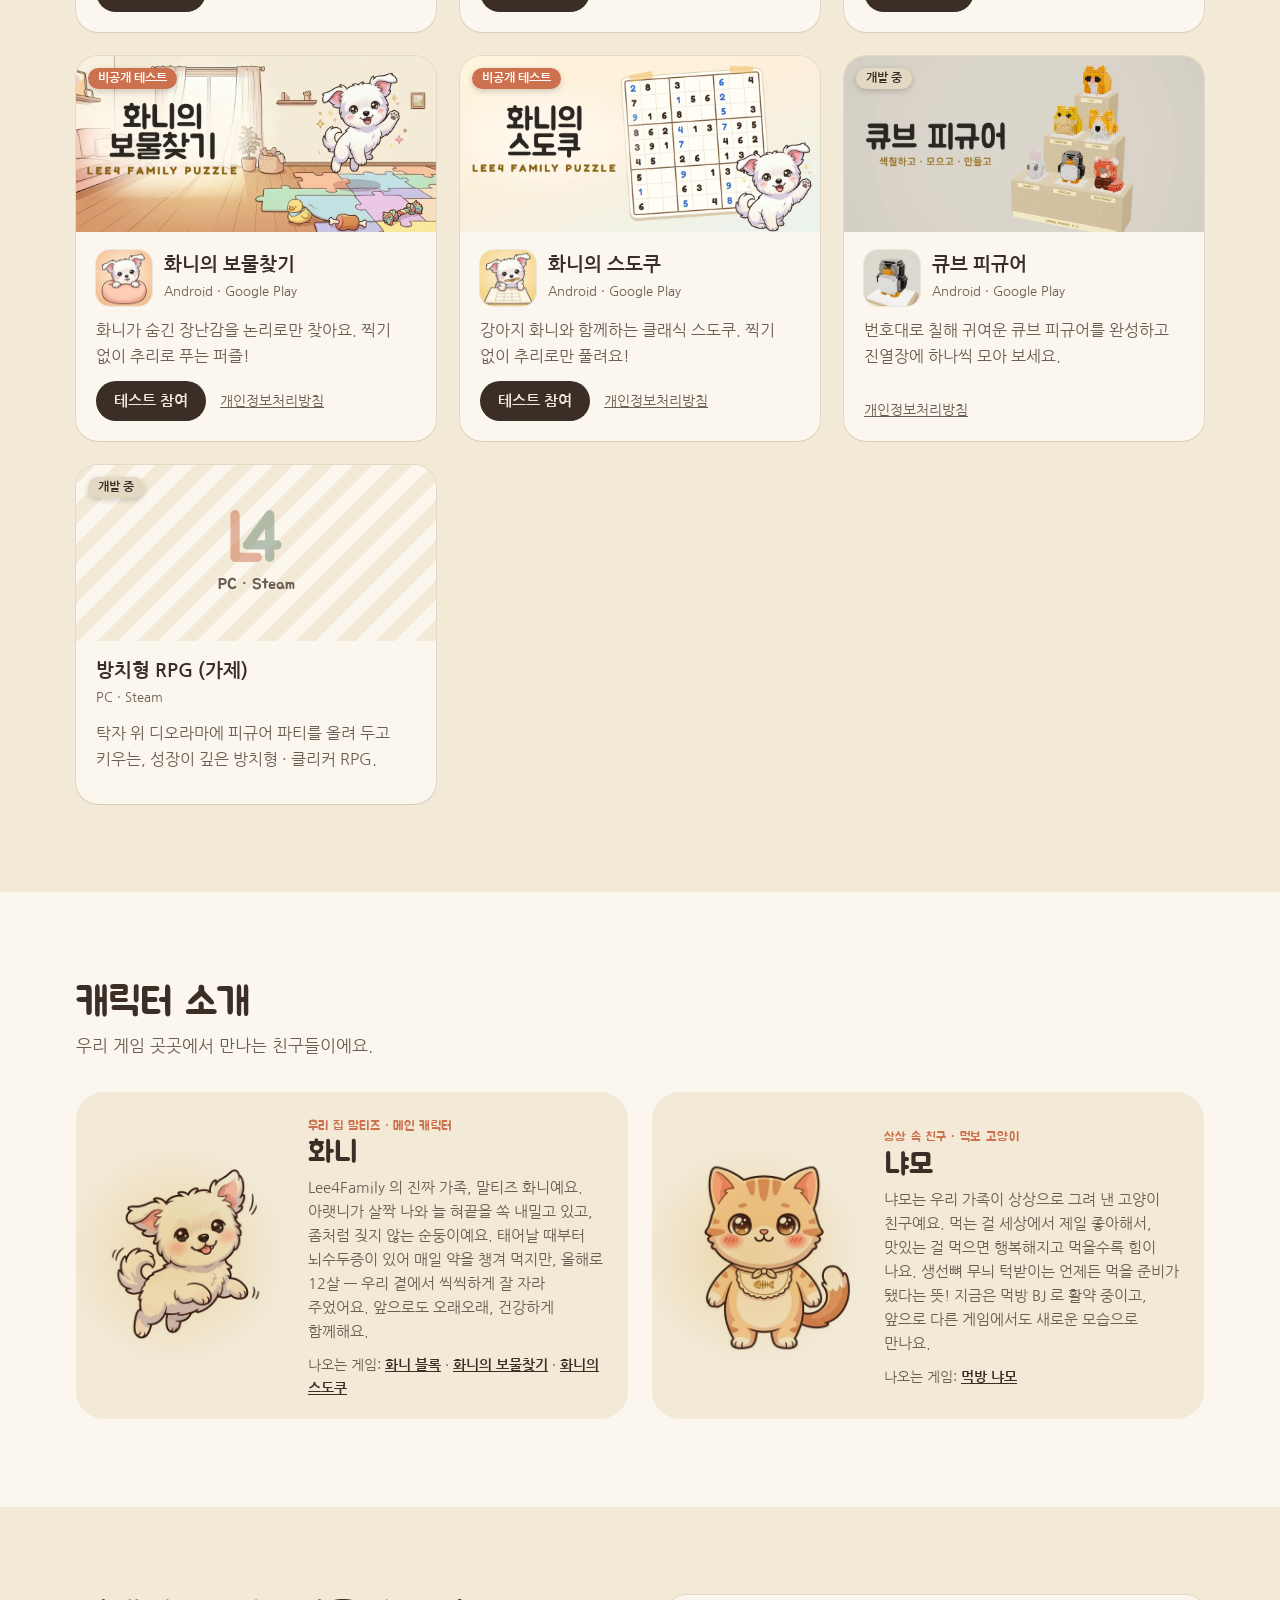
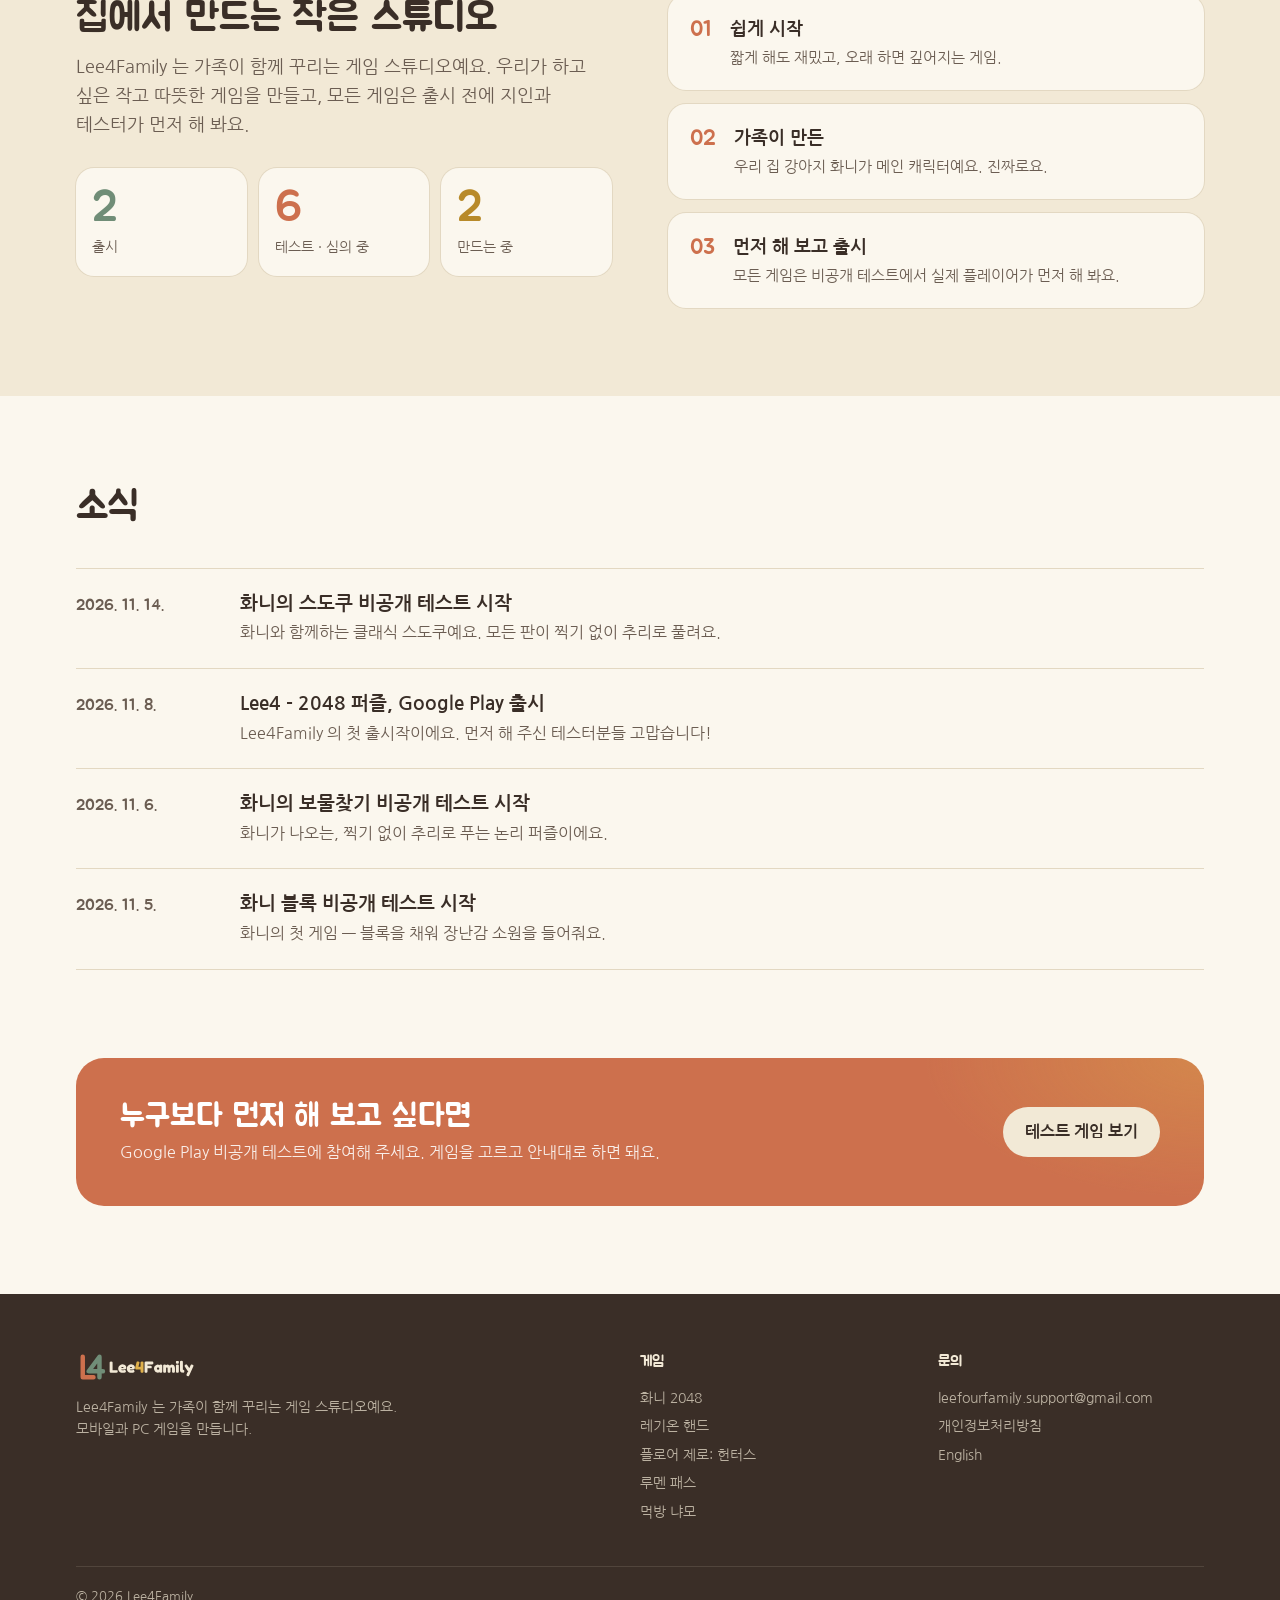
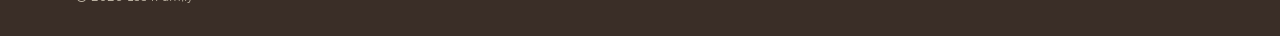
==== commit e22f2a36: "테스트 요청 페이지 — 화니의 스도쿠 (test/hwani-sudoku/) 비공개 테스트 Alpha 게시 2026-11-14 · 메인 소식 · 화니 캐릭터 게임 목록  Co-Aut" ====
--- a/ko/index.html
+++ b/ko/index.html
@@ -72,13 +72,17 @@
               <img src="../assets/hwani-treasure-hunt/feature-ko.webp" alt="" width="1024" height="500" loading="lazy">
               <span class="cap"><span class="chip testing">비공개 테스트</span><b>화니의 보물찾기</b></span>
             </a>
-        </div>
-        <div class="dots"><button type="button" aria-label="1" aria-current="true"></button><button type="button" aria-label="2"></button><button type="button" aria-label="3"></button><button type="button" aria-label="4"></button><button type="button" aria-label="5"></button><button type="button" aria-label="6"></button><button type="button" aria-label="7"></button></div>
+            <a class="slide" href="#hwani-sudoku" aria-label="화니의 스도쿠">
+              <img src="../assets/hwani-sudoku/feature-ko.webp" alt="" width="1024" height="500" loading="lazy">
+              <span class="cap"><span class="chip testing">비공개 테스트</span><b>화니의 스도쿠</b></span>
+            </a>
+        </div>
+        <div class="dots"><button type="button" aria-label="1" aria-current="true"></button><button type="button" aria-label="2"></button><button type="button" aria-label="3"></button><button type="button" aria-label="4"></button><button type="button" aria-label="5"></button><button type="button" aria-label="6"></button><button type="button" aria-label="7"></button><button type="button" aria-label="8"></button></div>
       </div>
     </div>
   </section>
 
-  <a class="ticker" href="#news"><span class="wrap"><span class="new">NEW</span><time datetime="2026-11-08">2026. 11. 8.</time><span class="tk">Lee4 - 2048 퍼즐, Google Play 출시</span><span class="arrow">→</span></span></a>
+  <a class="ticker" href="#news"><span class="wrap"><span class="new">NEW</span><time datetime="2026-11-14">2026. 11. 14.</time><span class="tk">화니의 스도쿠 비공개 테스트 시작</span><span class="arrow">→</span></span></a>
 
   <main>
     <section id="games" class="block">
@@ -198,6 +202,22 @@
             </div>
             <p>화니가 숨긴 장난감을 논리로만 찾아요. 찍기 없이 추리로 푸는 퍼즐!</p>
             <div class="actions"><a class="btn primary" href="../test/hwani-treasure-hunt/">테스트 참여</a><span class="links"><a href="https://jeddli.github.io/lee4family-policies/hwani-treasure-hunt/">개인정보처리방침</a></span></div>
+          </div>
+        </article>
+        <article class="card" id="hwani-sudoku" data-platform="mobile" data-status="testing">
+          <div class="art"><img src="../assets/hwani-sudoku/feature-ko.webp" alt="" width="1024" height="500" loading="lazy">
+            <span class="chip testing">비공개 테스트</span>
+          </div>
+          <div class="body">
+            <div class="head">
+              <img class="icon" src="../assets/hwani-sudoku/icon.webp" alt="" width="56" height="56" loading="lazy">
+              <div>
+                <h3>화니의 스도쿠</h3>
+                <span class="platform">Android · Google Play</span>
+              </div>
+            </div>
+            <p>강아지 화니와 함께하는 클래식 스도쿠. 찍기 없이 추리로만 풀려요!</p>
+            <div class="actions"><a class="btn primary" href="../test/hwani-sudoku/">테스트 참여</a><span class="links"><a href="https://jeddli.github.io/lee4family-policies/hwani-sudoku/">개인정보처리방침</a></span></div>
           </div>
         </article>
         <article class="card" id="cube-figurines" data-platform="mobile" data-status="dev">
@@ -246,7 +266,7 @@
             <span class="role">우리 집 말티즈 · 메인 캐릭터</span>
             <h3>화니</h3>
             <p>Lee4Family 의 진짜 가족, 말티즈 화니예요. 아랫니가 살짝 나와 늘 혀끝을 쏙 내밀고 있고, 좀처럼 짖지 않는 순둥이예요. 태어날 때부터 뇌수두증이 있어 매일 약을 챙겨 먹지만, 올해로 <span data-born="2014">12</span>살 — 우리 곁에서 씩씩하게 잘 자라 주었어요. 앞으로도 오래오래, 건강하게 함께해요.</p>
-            <p class="appears">나오는 게임: <a href="#hwani-block">화니 블록</a> · <a href="#hwani-treasure-hunt">화니의 보물찾기</a></p>
+            <p class="appears">나오는 게임: <a href="#hwani-block">화니 블록</a> · <a href="#hwani-treasure-hunt">화니의 보물찾기</a> · <a href="#hwani-sudoku">화니의 스도쿠</a></p>
           </div>
         </article>
         <article class="char">
@@ -269,7 +289,7 @@
           <p class="lead">Lee4Family 는 가족이 함께 꾸리는 게임 스튜디오예요. 우리가 하고 싶은 작고 따뜻한 게임을 만들고, 모든 게임은 출시 전에 지인과 테스터가 먼저 해 봐요.</p>
           <div class="stats">
             <div><b>2</b><span>출시</span></div>
-            <div><b>5</b><span>테스트 · 심의 중</span></div>
+            <div><b>6</b><span>테스트 · 심의 중</span></div>
             <div><b>2</b><span>만드는 중</span></div>
           </div>
         </div>
@@ -285,6 +305,13 @@
       <div class="wrap">
         <div class="block-head"><div><h2>소식</h2></div></div>
         <ul class="news">
+        <li>
+          <time datetime="2026-11-14">2026. 11. 14.</time>
+          <div>
+            <h3><a href="#hwani-sudoku">화니의 스도쿠 비공개 테스트 시작</a></h3>
+            <p>화니와 함께하는 클래식 스도쿠예요. 모든 판이 찍기 없이 추리로 풀려요.</p>
+          </div>
+        </li>
         <li>
           <time datetime="2026-11-08">2026. 11. 8.</time>
           <div>
@@ -304,13 +331,6 @@
           <div>
             <h3><a href="#hwani-block">화니 블록 비공개 테스트 시작</a></h3>
             <p>화니의 첫 게임 — 블록을 채워 장난감 소원을 들어줘요.</p>
-          </div>
-        </li>
-        <li>
-          <time datetime="2026-11-05">2026. 11. 5.</time>
-          <div>
-            <h3><a href="#floor-zero">플로어 제로: 헌터스 STOVE 심의 중</a></h3>
-            <p>첫 PC 게임이 STOVE 앞서 해보기를 준비하고 있어요.</p>
           </div>
         </li>
         </ul>
